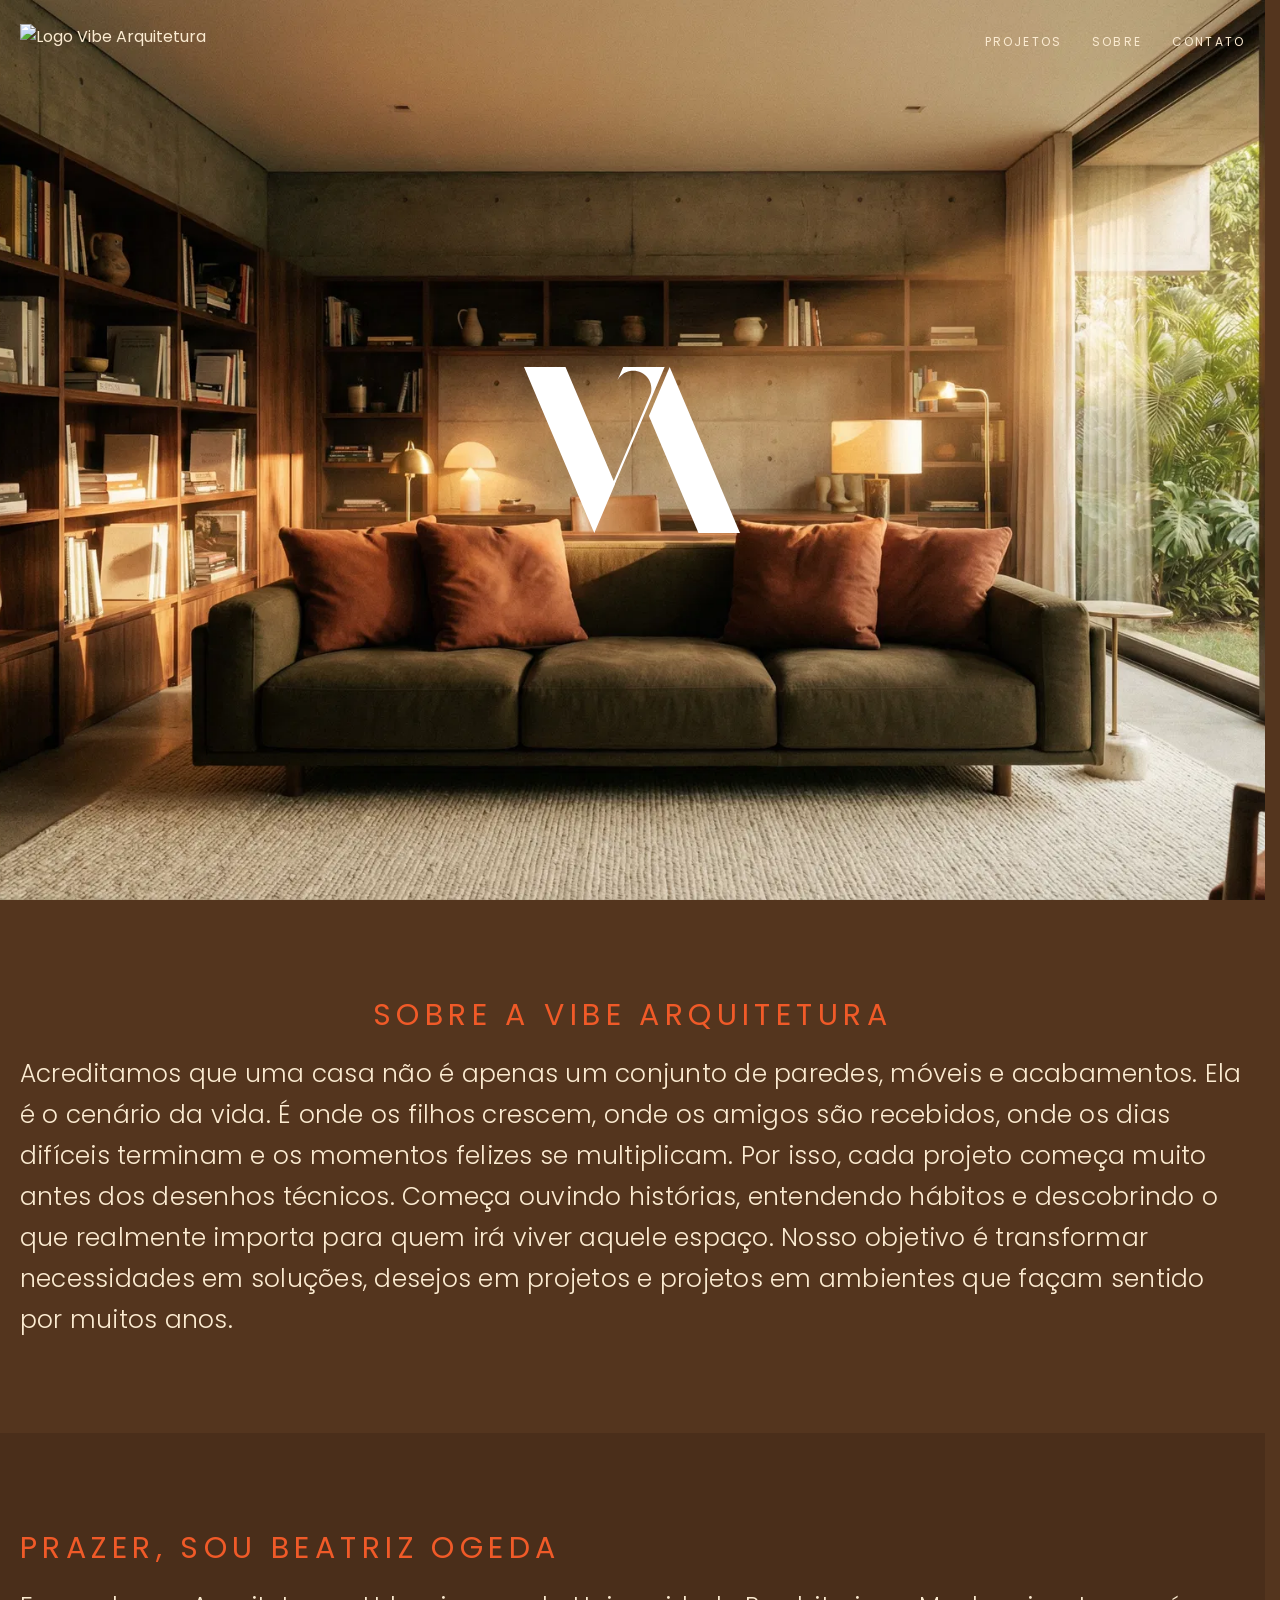
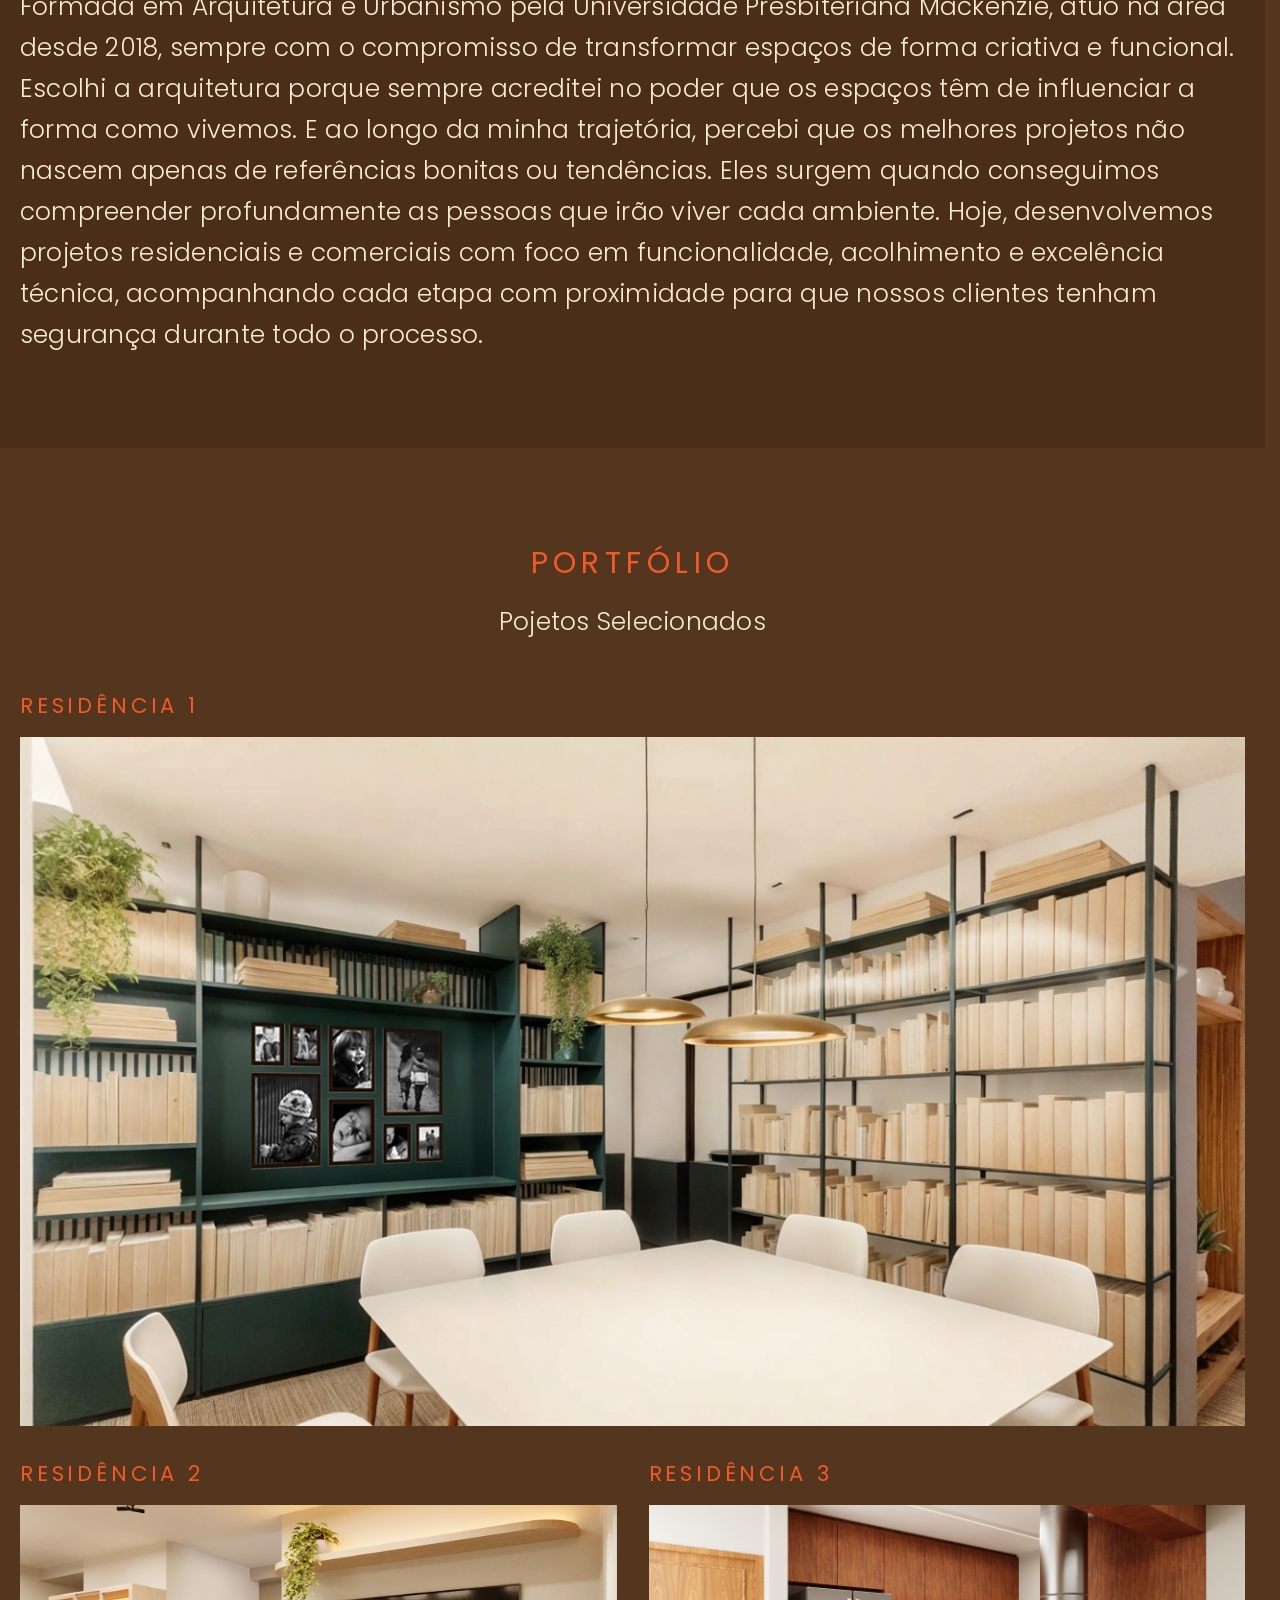
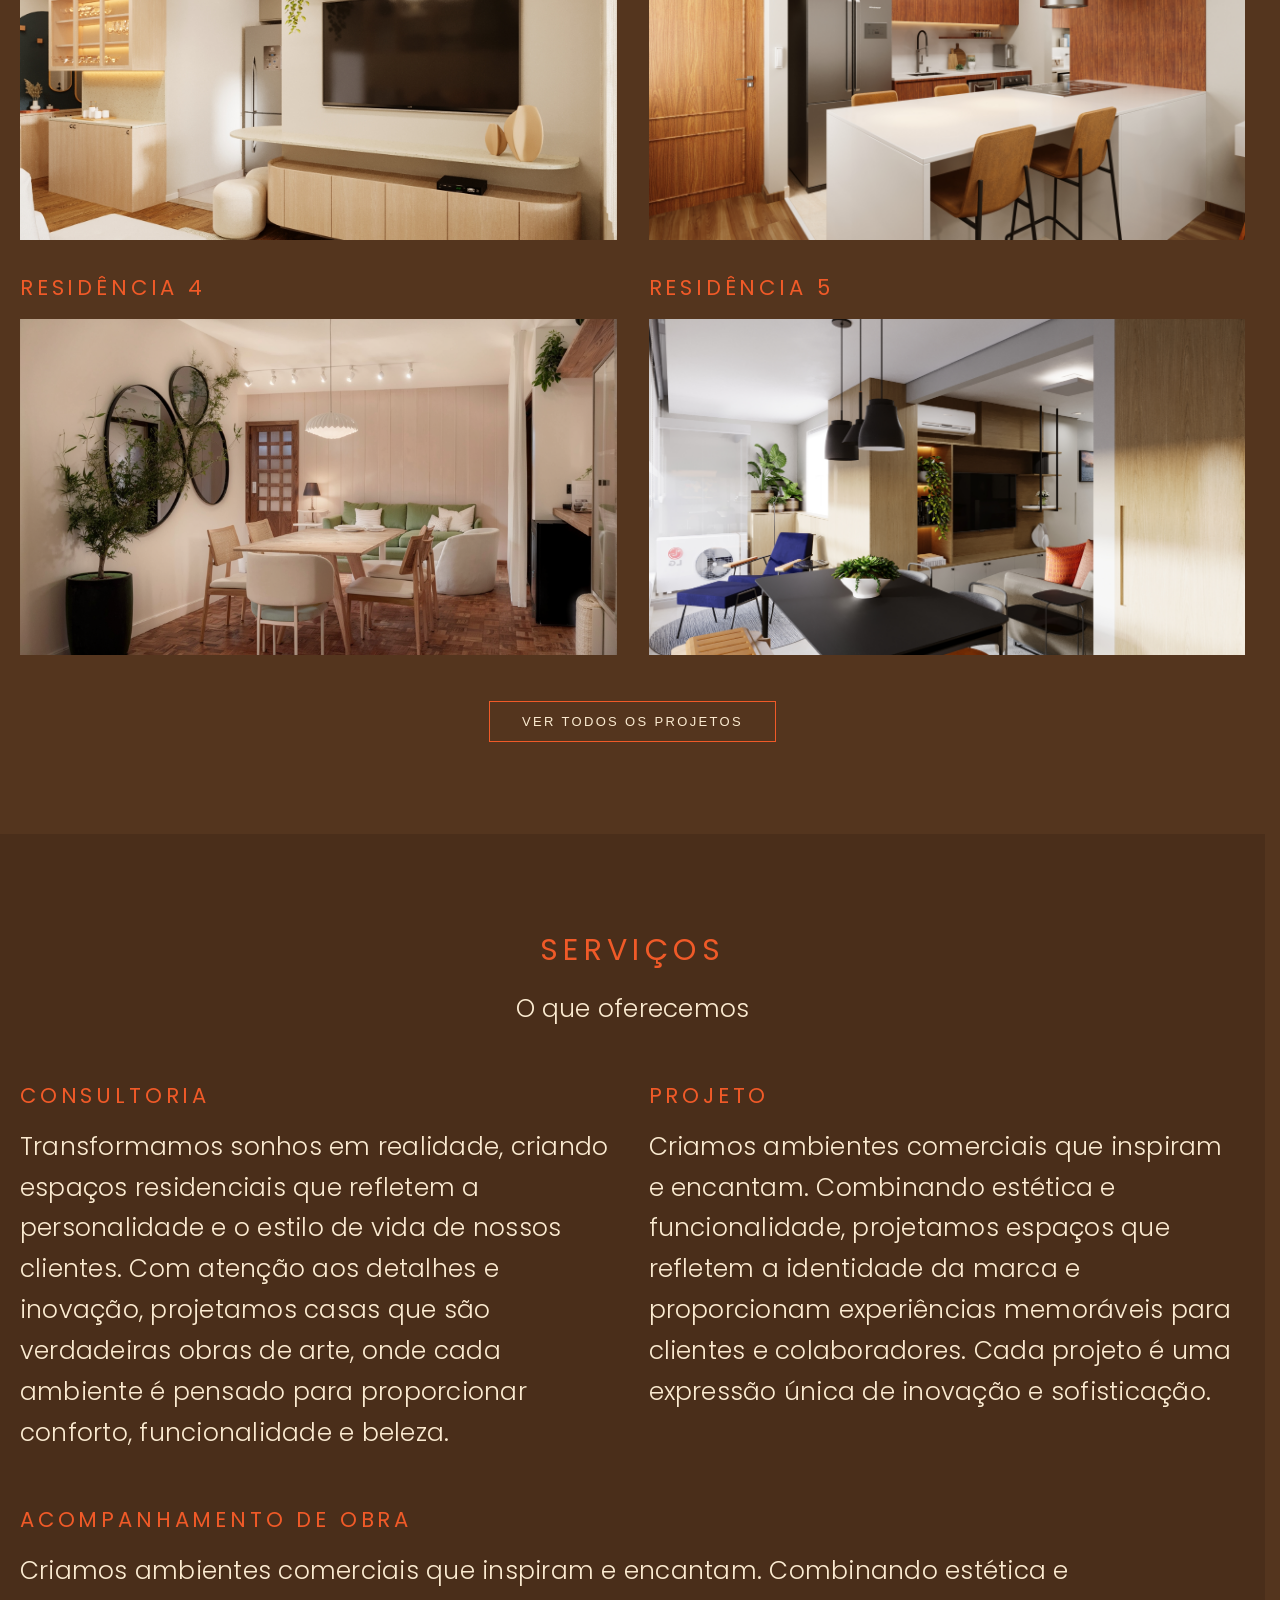
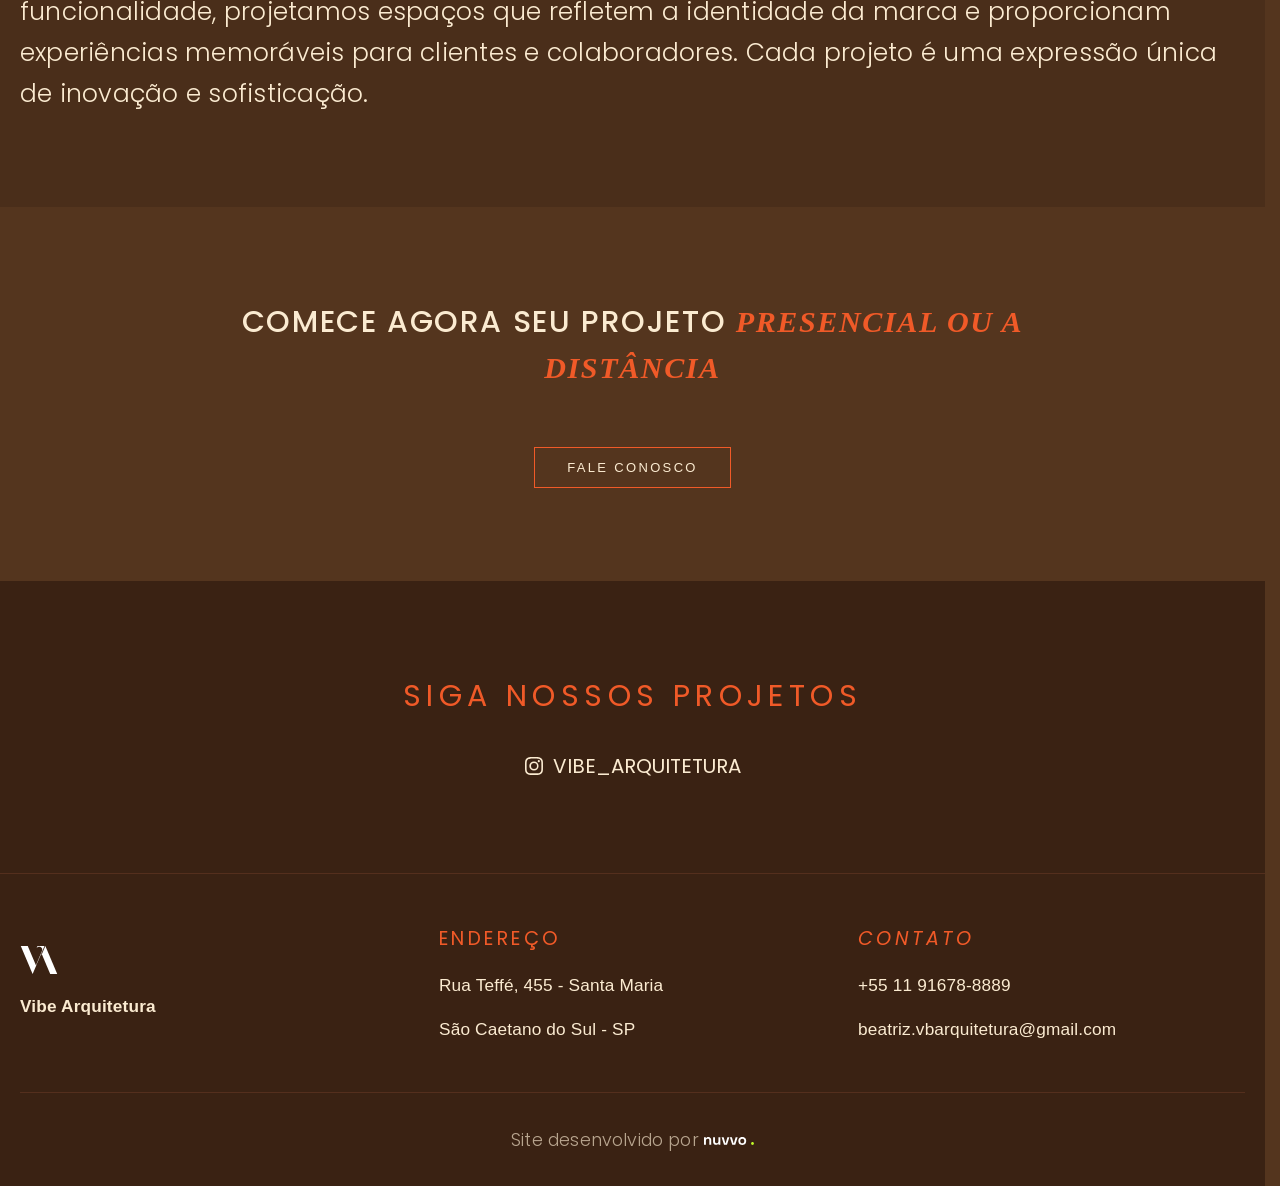
==== index.html @ 433165a9 "changed font and organized a few content blocks." ====
<!DOCTYPE html>
<html lang="pt-br">
<head>
    <meta charset="UTF-8">
    <meta name="viewport" content="width=device-width, initial-scale=1.0">
    <link rel="stylesheet" href="styles.css?v=1.1">
    <script src="js/main.js" defer></script>

    <link rel="preconnect" href="https://fonts.googleapis.com">
    <link rel="preconnect" href="https://fonts.gstatic.com" crossorigin>
    <link href="https://fonts.googleapis.com/css2?family=Poppins:ital,wght@0,100;0,200;0,300;0,400;0,500;0,600;0,700;0,800;0,900;1,100;1,200;1,300;1,400;1,500;1,600;1,700;1,800;1,900&display=swap" rel="stylesheet">
    
    <link rel="icon" type="image/svg" href="images/VIBE-LOGO-WHITE.svg">
    <title>Vibe Arquitetura</title>
</head>
<body>
        <header>
            <div class="container">
                <div id="logo">
                    <a href="#"><img src="../Vibe-Arquitetura/images/VIBE-LOGO-WHITE.svg" alt="Logo Vibe Arquitetura"></a>
                </div>
                <nav id="nav-menu">
                    <ul>
                        <li><a href="projects.html">PROJETOS</a></li>
                        <li><a href="#about">SOBRE</a></li>
                        <li><a href="#contact">CONTATO</a></li>
                    </ul>
                </nav>
                <div id="burger" class="burger-menu">
                    <span></span>
                    <span></span>
                    <span></span>
                </div>
            </div>
        </header>

            <!-- HERO -->
       
            <section class="hero">
                    <img class="cascade-item" src="images/VIBE-LOGO-WHITE.svg" alt="logo Vibe Arquitetura">
            </section>

            <!-- MAIN AND ABOUT -->

        <main>
            <section class="about" id="about">
                <div class="container">
                    <h1>Sobre a vibe arquitetura</h1>
                    <p>Acreditamos que uma casa não é apenas um conjunto de paredes, móveis e acabamentos. Ela é o cenário da vida. É onde os filhos crescem, onde os amigos são recebidos, onde os dias difíceis terminam e os momentos felizes se multiplicam.
                        Por isso, cada projeto começa muito antes dos desenhos técnicos. Começa ouvindo histórias, entendendo hábitos e descobrindo o que realmente importa para quem irá viver aquele espaço. Nosso objetivo é transformar necessidades em soluções, desejos em projetos e projetos em ambientes que façam sentido por muitos anos.</p>
                </div>
            </section>

            <!-- BEATRIZ OGEDA -->

            <section class="architect" id="">
                <div class="container">
                    <h2>PRAZER, SOU BEATRIZ OGEDA</h2>
                    <p>Formada em Arquitetura e Urbanismo pela Universidade Presbiteriana Mackenzie, atuo na área desde 2018, sempre com o compromisso de transformar espaços de forma criativa e funcional. 
                        Escolhi a arquitetura porque sempre acreditei no poder que os espaços têm de influenciar a forma como vivemos. E ao longo da minha trajetória, percebi que os melhores projetos não nascem apenas de referências bonitas ou tendências. Eles surgem quando conseguimos compreender profundamente as pessoas que irão viver cada ambiente.
                        Hoje, desenvolvemos projetos residenciais e comerciais com foco em funcionalidade, acolhimento e excelência técnica, acompanhando cada etapa com proximidade para que nossos clientes tenham segurança durante todo o processo.</p>
                </div>
                <div class="">
                    
                </div>
            </section>

            <!-- PROJECTS -->

            <section class="projects" id="projects">
                <div class="container">

                    <div class="title">
                            <h2>PORTFÓLIO</h2>
                            <p>Pojetos Selecionados</p>
                    </div>

                    <div class="projects-container">

                        <div class="projectcard projectcard-span">
                            <h3>Residência 1</h3>
                                
                                <div class="imgcontainer">
                                    <img src="images/projects/2.png" alt="">
                                </div>
                        </div>
                        <div class="projectcard">
                            <h3>Residência 2</h3>
                                
                                <div class="imgcontainer">
                                    <img src="images/projects/R17.jpg" alt="">
                                </div>
                        </div>
                        <div class="projectcard">
                            <h3>Residência 3</h3>
                                
                                <div class="imgcontainer">
                                    <img src="images/projects/project3.jpg" alt="">
                                </div>
                        </div>
                        <div class="projectcard">
                            <h3>Residência 4</h3>
                                
                                <div class="imgcontainer">
                                    <img src="images/projects/project4.png" alt="">
                                </div>
                        </div>
                        <div class="projectcard">
                            <h3>Residência 5</h3>
                                
                                <div class="imgcontainer">
                                    <img src="images/projects/project5.jpg" alt="">
                                </div>
                        </div>

                    </div>

                    <div class="more">
                        <button onclick="window.location.href='projects.html';">ver todos os projetos</button>
                    </div>
                </div>
            </section>

            <!-- SERVICES -->

            <section class="services">
                    <div class="container">

                        <div class="title">
                            <h2>Serviços</h2>
                            <p>O que oferecemos</p>
                        </div>

                        <div class="servicescontainer">

                            <div class="servicecard">
                                <h3>Consultoria</h3>
                                <p>Transformamos sonhos em realidade, criando espaços residenciais que refletem a personalidade e o estilo de vida de nossos clientes. Com atenção aos detalhes e inovação, projetamos casas que são verdadeiras obras de arte, onde cada ambiente é pensado para proporcionar conforto, funcionalidade e beleza.</p>
                            </div>
                            <div class="servicecard">
                                <h3>Projeto</h3>
                                <p>Criamos ambientes comerciais que inspiram e encantam. Combinando estética e funcionalidade, projetamos espaços que refletem a identidade da marca e proporcionam experiências memoráveis para clientes e colaboradores. Cada projeto é uma expressão única de inovação e sofisticação.</p>
                            </div>
                            <div class="servicecard servicecar-span">
                                <h3>Acompanhamento de Obra</h3>
                                <p>Criamos ambientes comerciais que inspiram e encantam. Combinando estética e funcionalidade, projetamos espaços que refletem a identidade da marca e proporcionam experiências memoráveis para clientes e colaboradores. Cada projeto é uma expressão única de inovação e sofisticação.</p>
                            </div>
                            
                        </div>
    
                    </div>
            </section>

            <!-- CONTACT US -->

            <section class="contactus">
                <div class="container">
                    <h2>Comece agora seu projeto <em id="em">presencial ou a distância</em></h2>
                    <button onclick="window.location.href='mailto:beatriz.vbarquitetura@gmail.com';" target="_blank" rel="noopener noreferrer">fale conosco</button>
                </div>
            </section>

            <!-- LINK TO INSTAGRAM -->

            <section class="social">
                <div class="container">
                    <div class="title">
                        <h2>siga nossos projetos</h2>
                    </div>
                    <div class="link">
                        <a href="https://www.instagram.com/vibe_arquitetura/" target="_blank" rel="noopener noreferrer">
                            <svg xmlns="http://www.w3.org/2000/svg" width="16" height="16" fill="currentColor" class="bi bi-instagram" viewBox="0 0 16 16">
                                <path d="M8 0C5.829 0 5.556.01 4.703.048 3.85.088 3.269.222 2.76.42a3.9 3.9 0 0 0-1.417.923A3.9 3.9 0 0 0 .42 2.76C.222 3.268.087 3.85.048 4.7.01 5.555 0 5.827 0 8.001c0 2.172.01 2.444.048 3.297.04.852.174 1.433.372 1.942.205.526.478.972.923 1.417.444.445.89.719 1.416.923.51.198 1.09.333 1.942.372C5.555 15.99 5.827 16 8 16s2.444-.01 3.298-.048c.851-.04 1.434-.174 1.943-.372a3.9 3.9 0 0 0 1.416-.923c.445-.445.718-.891.923-1.417.197-.509.332-1.09.372-1.942C15.99 10.445 16 10.173 16 8s-.01-2.445-.048-3.299c-.04-.851-.175-1.433-.372-1.941a3.9 3.9 0 0 0-.923-1.417A3.9 3.9 0 0 0 13.24.42c-.51-.198-1.092-.333-1.943-.372C10.443.01 10.172 0 7.998 0zm-.717 1.442h.718c2.136 0 2.389.007 3.232.046.78.035 1.204.166 1.486.275.373.145.64.319.92.599s.453.546.598.92c.11.281.24.705.275 1.485.039.843.047 1.096.047 3.231s-.008 2.389-.047 3.232c-.035.78-.166 1.203-.275 1.485a2.5 2.5 0 0 1-.599.919c-.28.28-.546.453-.92.598-.28.11-.704.24-1.485.276-.843.038-1.096.047-3.232.047s-2.39-.009-3.233-.047c-.78-.036-1.203-.166-1.485-.276a2.5 2.5 0 0 1-.92-.598 2.5 2.5 0 0 1-.6-.92c-.109-.281-.24-.705-.275-1.485-.038-.843-.046-1.096-.046-3.233s.008-2.388.046-3.231c.036-.78.166-1.204.276-1.486.145-.373.319-.64.599-.92s.546-.453.92-.598c.282-.11.705-.24 1.485-.276.738-.034 1.024-.044 2.515-.045zm4.988 1.328a.96.96 0 1 0 0 1.92.96.96 0 0 0 0-1.92m-4.27 1.122a4.109 4.109 0 1 0 0 8.217 4.109 4.109 0 0 0 0-8.217m0 1.441a2.667 2.667 0 1 1 0 5.334 2.667 2.667 0 0 1 0-5.334"/>
                            </svg>vibe_arquitetura
                        </a>
                    </div>   
                </div>             
            </section>
        </main>
        
        <!-- FOOTER -->

        <footer>
            <div class="container">
                <div class="contact">
                    <div class="contactcard">                        
                        <img src="images/VIBE-LOGO-WHITE.svg" alt="logo Vibe Arquitetura">
                        <p id="font-weight">Vibe Arquitetura</p>
                    </div>
                    <div class="contactcard">
                        <adress>
                            <h2>Endereço</h2>
                            <p>Rua Teffé, 455 - Santa Maria</p><br>
                            <p>São Caetano do Sul - SP</p>
                        </address>
                    </div>

                    <div class="contactcard" id="contact">
                        <address class="contactcard">
                            <h2>Contato</h2>
                            <p><a href="tel:+5511916788889">+55 11 91678-8889</a></p><br>
                            <p><a href="mailto:beatriz.vbarquitetura@gmail.com">beatriz.vbarquitetura@gmail.com</a></p>
                        </address>
                    </div>
                </div>
                <div class="copyright">
                    <p>Site desenvolvido por </p>
                    <a href="https://www.thenuvvo.com/" target="_blank" rel="noopener">
                        <img src="images/nuvvologo.svg" alt="nuvvo logo" class="nuvvo">
                    </a>
                </div>

            </div>
        </footer>
</body>
</html>
---- styles.css ----
/* *{
    box-sizing: border-box;
    outline: 3px solid limegreen !important;
} */

:root {
    --background-color-darkbrown: rgb(58, 34, 19);
    --background-color-lightbrown: rgb(84, 53, 30);
    --background-color-mediumbrown: rgb(74, 46, 26);
    --contact-gap: clamp(10px, 2vw, 32px);
}

*, *::after, *::before{
    box-sizing: border-box;
}

html{
    margin: 0;
    padding: 0;
    scroll-behavior: smooth;
    scrollbar-gutter: stable;
}
body{
    margin: 0;
    padding: 0;
    width: 100%;
    font-family: "Poppins", sans-serif;
    font-weight: 400;
    background-color: rgb(84, 53, 30);
    overflow-x: hidden;
}
section{
    display: flex;
    justify-content: center;
    align-items: center;
    width: 100%;
}
button{
    display: flex;
    justify-content: center;
    align-items: center;
    padding: clamp(8px, 2vw, 12px) clamp(20px, 4vw, 32px);
    background-color: transparent;
    border: 1px solid #F05A28;
    color: #FBEBD1;
    text-transform: uppercase;
    font-size: clamp(10px, 2vw, 13px);
    letter-spacing: .18em;
    font-weight: 400;
    cursor: pointer;
    transition: all 0.3s ease;
}
button:hover{
    background-color: #F05A28;
    color: #FBEBD1;
}
:where(h1, h2, h3, h4, h5, h6, p){
    margin: 0;
    padding: 0;
}
:where(h1, h2, h3, h4, h5, h6){
    color: #F05A28;
    text-transform: uppercase;
    letter-spacing: .18em;
    /* font-weight: 400; */
}
:where(h1, h2){
    font-size: clamp(1.375rem, 0.929rem + 1.19vw, 2rem);
    font-weight: 400;
    margin-bottom: 1rem;
}
h3{
    font-size: clamp(1.125rem, 0.946rem + 0.476vw, 1.375rem);
    font-weight: 400;
}
p{
    color: #FBEBD1;
    font-weight: 300;
    line-height: 1.65;
    letter-spacing: 0.01em;
    margin-bottom: 0;
    font-size: clamp(1.25rem, 0.982rem + 0.714vw, 1.625rem);
}
a{
    text-decoration: none;
    color: #FBEBD1;
}
.container{
    display: grid;
    max-width: 1440px;
    width: 100%;
    padding: clamp(3.125rem, 1.795rem + 4.95vw, 6.25rem) 0;
    margin: 0 20px;
}
.cascade-item {
  opacity: 0;
  will-change: transform, opacity;
  backface-visibility: hidden;
  -webkit-backface-visibility: hidden;
}

/* Mobile Settings */
@keyframes fadeUpMobile {
  from { opacity: 0; transform: translate3d(0, 20px, 0); }
  to { opacity: 1; transform: translate3d(0, 0, 0); }
}
.cascade-item.is-visible {
  animation: fadeUpMobile 0.8s calc(0.2s + (var(--i) * 0.08s)) forwards;
}

/* Desktop Settings (768px+) */
@media (min-width: 768px) {
  @keyframes fadeUpDesktop {
    from { opacity: 0; transform: translateY(30px); }
    to { opacity: 1; transform: translateY(0); }
  }
  .cascade-item.is-visible {
    animation: fadeUpDesktop 0.9s calc(0.35s + (var(--i) * 0.10s)) forwards;
  }
}

/* Header */

header{
    display: flex;
    justify-content: center;
    align-items: center;
    width: 100%;
    height: 84px;
    position: sticky;
    top: 0;
    z-index: 1000;
    margin-bottom: -84px;
}
header .container{
    padding: 0;
    display: flex;
    justify-content: space-between;
    align-items: center;
}
#logo{
    display: flex;
    justify-content: center;
    align-items: center;
    flex-shrink: 0;
}
#logo img{
    height: clamp(24px, 4vw, 36px);
    width: auto;
    padding: 0;
}
#logo a{
    display: flex;
    justify-content: center;
    align-items: center;
}
nav#nav-menu {
    display: flex;
    align-items: center;
    gap: clamp(20px, 3vw, 50px);
    font-size: clamp(10px, 2vw, 12px);
    letter-spacing: .18em;
}
ul {
    display: flex;
    align-items: center;
    gap: clamp(15px, 3vw, 30px);
    list-style: none;
    padding: 0;
    margin: 0;
}
nav#nav-menu a {
    position: relative;
    transition: color 0.3s ease;
    white-space: nowrap;
}
nav#nav-menu a::after {
    content: "";
    position: absolute;
    left: 0;
    bottom: -4px;
    width: 0;
    height: 1px;
    background-color: #F05A28;
    transition: width 0.3s ease;
}
nav#nav-menu a:hover {
    color: #F05A28;
}
nav#nav-menu a:hover::after {
    width: 100%;
}

/* Mobile menu toggle */
#burger {
    display: none;
    flex-direction: column;
    justify-content: center;
    align-items: center;
    cursor: pointer;
    gap: 6px;
    background: none;
    border: none;
    padding: 8px;
    z-index: 1001;
}

#burger span {
    display: block;
    width: 25px;
    height: 2.5px;
    background-color: #FBEBD1;
    transition: all 0.3s ease;
    transform-origin: center;
}

#burger.active span:nth-child(1) {
    transform: translateY(10.5px) rotate(45deg);
}

#burger.active span:nth-child(2) {
    opacity: 0;
}

#burger.active span:nth-child(3) {
    transform: translateY(-10.5px) rotate(-45deg);
}

@media (max-width: 768px) {
    #burger {
        display: flex;
    }
    
    header.menu-open {
        background-color: rgb(58, 34, 19) !important;
        backdrop-filter: none;
    }
    
    nav#nav-menu {
        position: fixed;
        top: 84px;
        right: -100%;
        flex-direction: column;
        background-color: rgb(58, 34, 19);
        width: 100%;
        text-align: center;
        transition: right 0.3s ease;
        gap: 0;
        border-bottom: 1px solid rgba(240, 90, 40, 0.2);
        z-index: 999;
        display: none;
    }
    
    nav#nav-menu.active {
        right: 0;
        display: flex;
    }
    
    ul {
        flex-direction: column;
        width: 100%;
        gap: 0;
        padding: 0;
    }
    
    ul li {
        width: 100%;
        border-bottom: 1px solid rgba(240, 90, 40, 0.1);
    }
    
    ul li:last-child {
        border-bottom: none;
    }
    
    ul li a {
        display: block;
        padding: 16px 0;
        font-size: 14px;
    }
}

/* Hero */

.hero{
    height: 100vh;
    min-height: 400px;
    background-image: url(images/hero_interior-nVXbpgtLoFuGutAQoKcGFK.webp);
    background-size: cover;
    background-position: center;
}
.hero .container{
    display: flex;
    justify-content: center;
    align-items: center;
}
.hero img{
    height: clamp(80px, 15vw, 166px);
    width: auto;
}

/* About */

.about{
    background-color: #54351e;
}
.about .container{
    text-align: center;
}
.about p{
    text-align: left; 
}
.divider{
    display: flex;
    justify-content: center;
    width: 100%;
    margin-top: clamp(20px, 5vw, 40px);
}
.line{
    display: block;
    width: 40px;
    height: 2px;
    background-color: #F05A28;
}

/* Beatriz Ogeda */

.architect{
    background-color: var(--background-color-mediumbrown);
}

/* Projects */

/* main */
.projects .container{
    gap: clamp(2rem, 1.196rem + 2.143vw, 3.125rem);
}
.projects-container{
    display: grid;
    gap: 2rem;
}
.projectcard{
    display: flex;
    flex-direction: column;
    width: 100%;
}
.projectcard h3{
    margin-bottom: 1rem;
}
.imgcontainer{
    display: flex;
    justify-content: center;
    align-items: center;
    width: 100%;
    aspect-ratio: 16/9;
    overflow: hidden;
}
.imgcontainer img{
    object-fit: cover;
    width: 100%;
    height: 100%;
}
.more{
    display: flex;
    justify-content: center;
}


/* Tablet: 2 columns adjusted */
@media (max-width: 1024px) {
    
}


@media (min-width: 768px) {
    .projects-container{
        grid-template-columns: 1fr 1fr;
    }
    .projectcard-span{
        grid-column: span 2;
    }
}

/* Services */

.services{
    background-color: rgb(74, 46, 26);
}
.services .container{
    gap: 3.125rem;
}
.servicescontainer{
    display: grid;
    gap: 2rem;
}
.servicecard h3{
    margin-bottom: 1rem;
}
.services .divider{
    display: flex;
    justify-content: center;
    width: 100%;
    margin: clamp(20px, 5vw, 40px) 0;
}
.services .line{
    display: block;
    width: 100px;
    height: 2px;
    background-color: #F05A28;
}

@media (min-width: 768px) {
    .servicescontainer {
        grid-template-columns: 1fr 1fr;
        gap: 3.125rem 2rem;
    }
    .servicecar-span{
        grid-column: span 2;
    }
}


/* Contact Us */

.contactus .container{
    display: flex;
    flex-direction: column;
    justify-content: center;
    align-items: center;
    max-width: 800px;
    width: 100%;
    text-align: center;
}
.contactus button{
    margin-top: clamp(20px, 5vw, 40px);
}
.contactus h2{
    color: #FBEBD1;
    font-weight: 500;
    letter-spacing: 0.1rem;
}
.contactus #em{
    color: #F05A28;
    font-family: "Cormorant Garamond", serif;
    font-weight: 800;
}


/* Social */

.social{
    background-color: rgb(58, 34, 19);
}
.social .container{
    gap: 1rem;
}
.title{
    text-align: center;
}
.link a{
    display: flex;
    justify-content: center;
    align-items: center;
    gap: 10px;
    text-decoration: none;
    text-transform: uppercase;
    color: #FBEBD1;
    position: relative;
    transition: color 0.3s ease;
    font-size: clamp(16px, 2vw, 20px);
}
.link a::after{
    content: "";
    position: absolute;
    left: 0;
    bottom: -4px;
    width: 0;
    height: 1px;
    background-color: #F05A28;
    transition: width 0.3s ease;
}
.link a:hover{
    color: #F05A28;
}
.link svg{
    height: clamp(16px, 2vw, 18px);
    width: auto;
}
/* Footer */

footer{
    display: flex;
    justify-content: center;
    background-color: rgb(58, 34, 19);
    border-top: 1px solid rgba(201, 104, 72, 0.18);
    width: 100%;
}
footer .container{
    gap: 3.125rem;
    padding: 3.125rem 0 2rem 0;
}
.contact{
    display: grid;
    gap: 2rem;
    /* width: 100%; */
}
.contactcard{
    display: flex;
    flex-direction: column;
    justify-content: center;
    font-size: 12px;
}
.contactcard img{
    height: clamp(20px, 4vw, 28px);
    width: clamp(30px, 4vw, 38px);
    margin: 0 0 clamp(12px, 3vw, 20px) 0;
}
#font-weight{
    font-weight: 700;
}
.contactcard h2{
    font-size: clamp(1rem, 0.821rem + 0.476vw, 1.25rem);
    margin-top: 0;
    margin-bottom: clamp(12px, 3vw, 20px);
    text-transform: uppercase;
    letter-spacing: .18em;
    /* font-weight: 600; */
}
.contactcard p{
    font-family: dm sans, google sans, sans-serif;
    font-size: clamp(0.875rem, 0.696rem + 0.476vw, 1.125rem);
    margin: 0;
    line-height: 1.5;
}
.contactcard a{
    font-style: normal;  
}

/* copyright */

.copyright{
    display: flex;
    justify-content: center;
    align-items: center;
    width: 100%;
    padding: 2rem 0 0 0;
    border-top: 1px solid rgba(201, 104, 72, 0.18);
    gap: 5px;
}
.copyright p{
    font-size: clamp(1rem, 0.911rem + 0.238vw, 1.125rem);
    margin: 0;
    opacity: 0.65;
    text-align: center;
}
.nuvvo{
    height: 8px;
    width: auto;
}

@media (min-width: 768px) {
    .contact {
        grid-template-columns: repeat(3, 1fr);
    }
}

/* PROJECTS PAGE */

.projectspage{
    display: flex;
    align-items: center;
    justify-content: center;
    padding: clamp(100px, 10vw, 150px) clamp(16px, 5vw, 48px);
    width: 100%;
}
.projectspage .container{
    display: flex;
    flex-direction: column;
    max-width: 1440px;
    width: 100%;
    padding: 0 48px;
}
@media (max-width: 768px) {
    .otherprojects {
        grid-template-columns: 1fr;
    }
    
    .imgcontainer {
        aspect-ratio: 4/3;
    }
    .projectspage .container {
        padding: 0;
    }
}
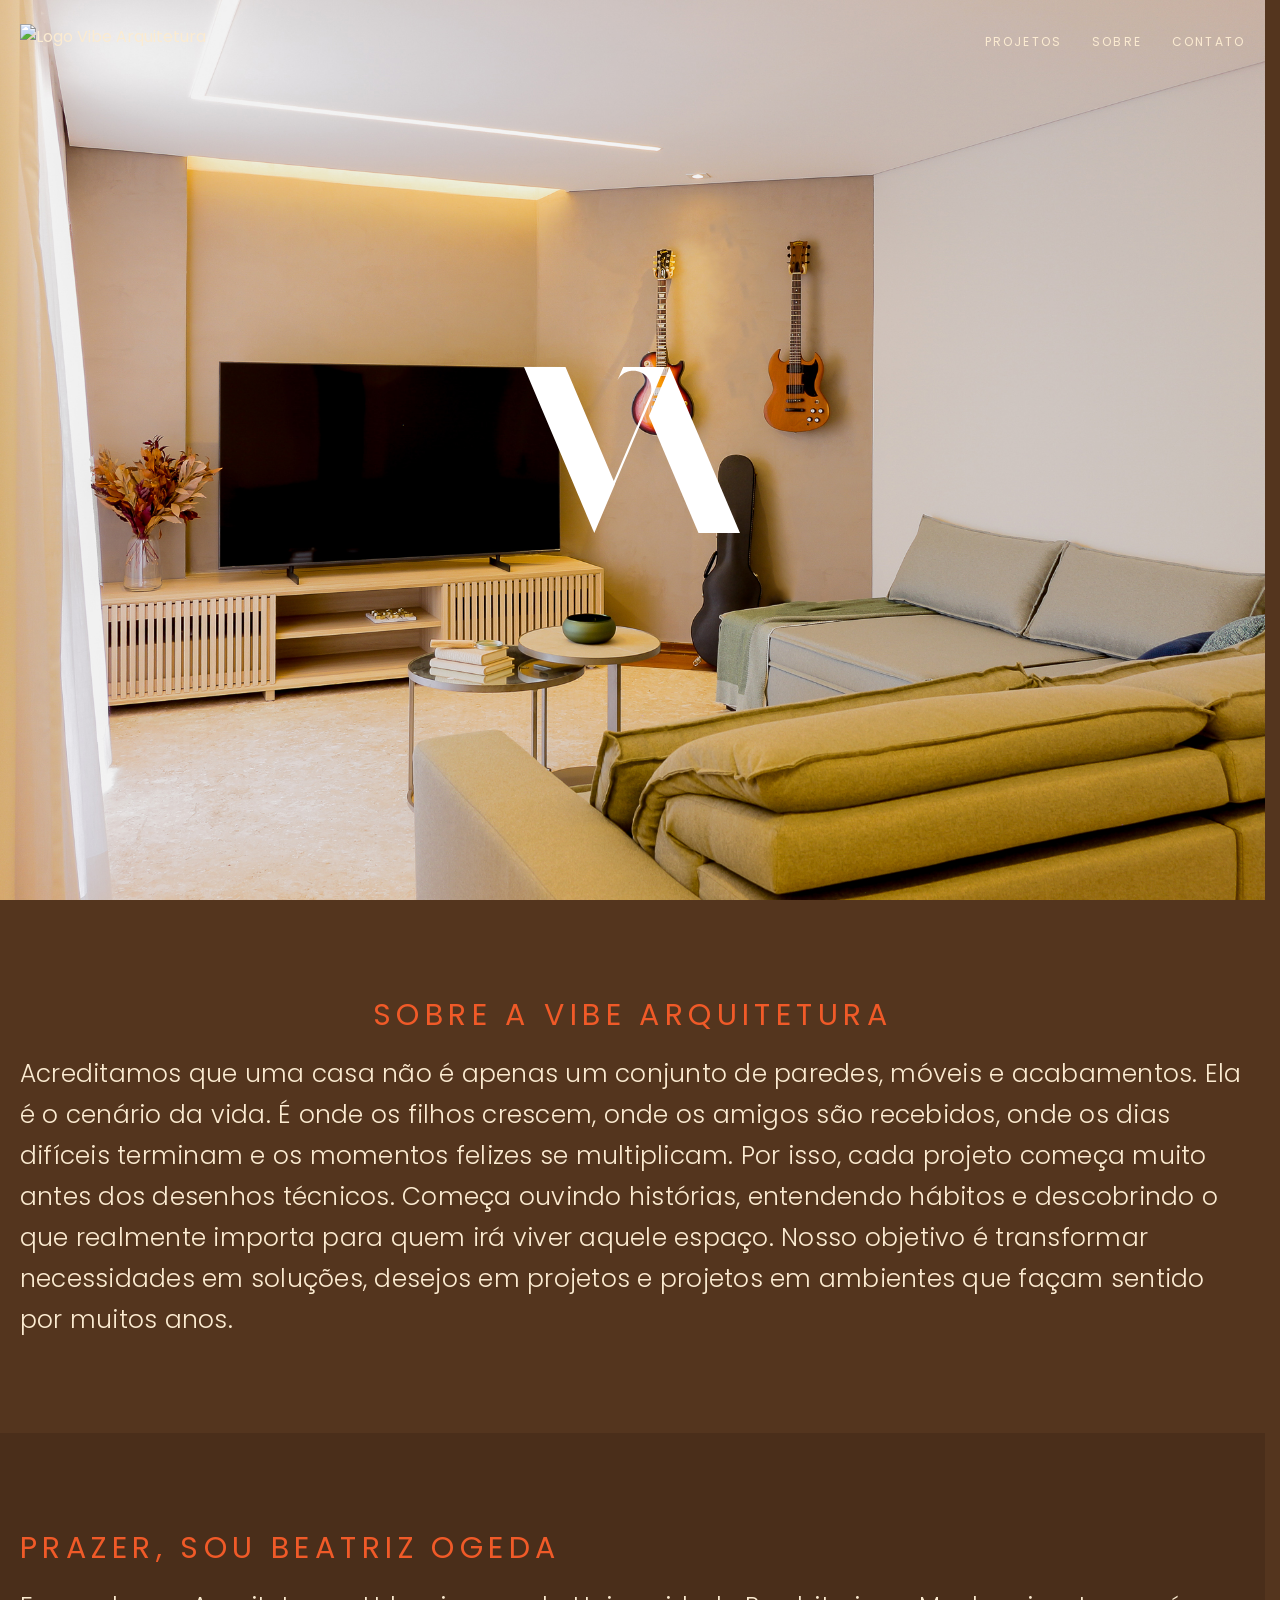
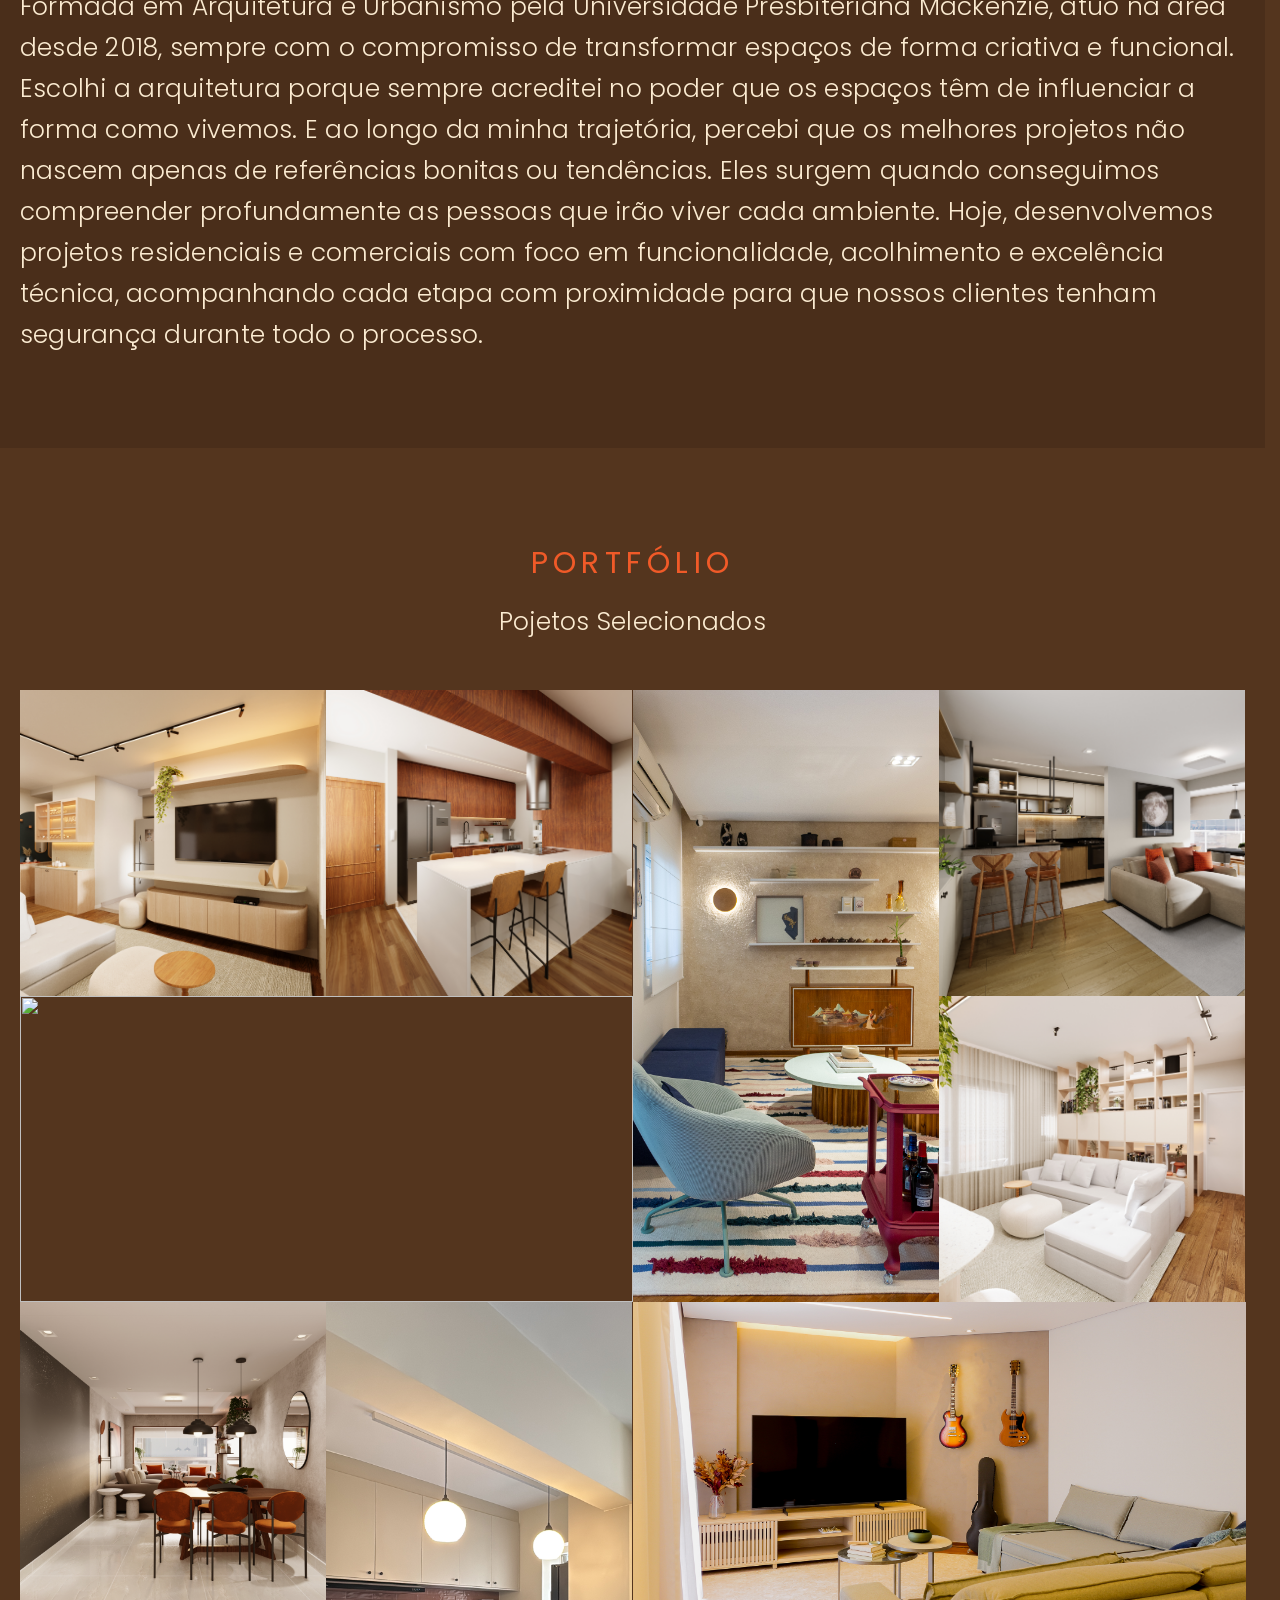
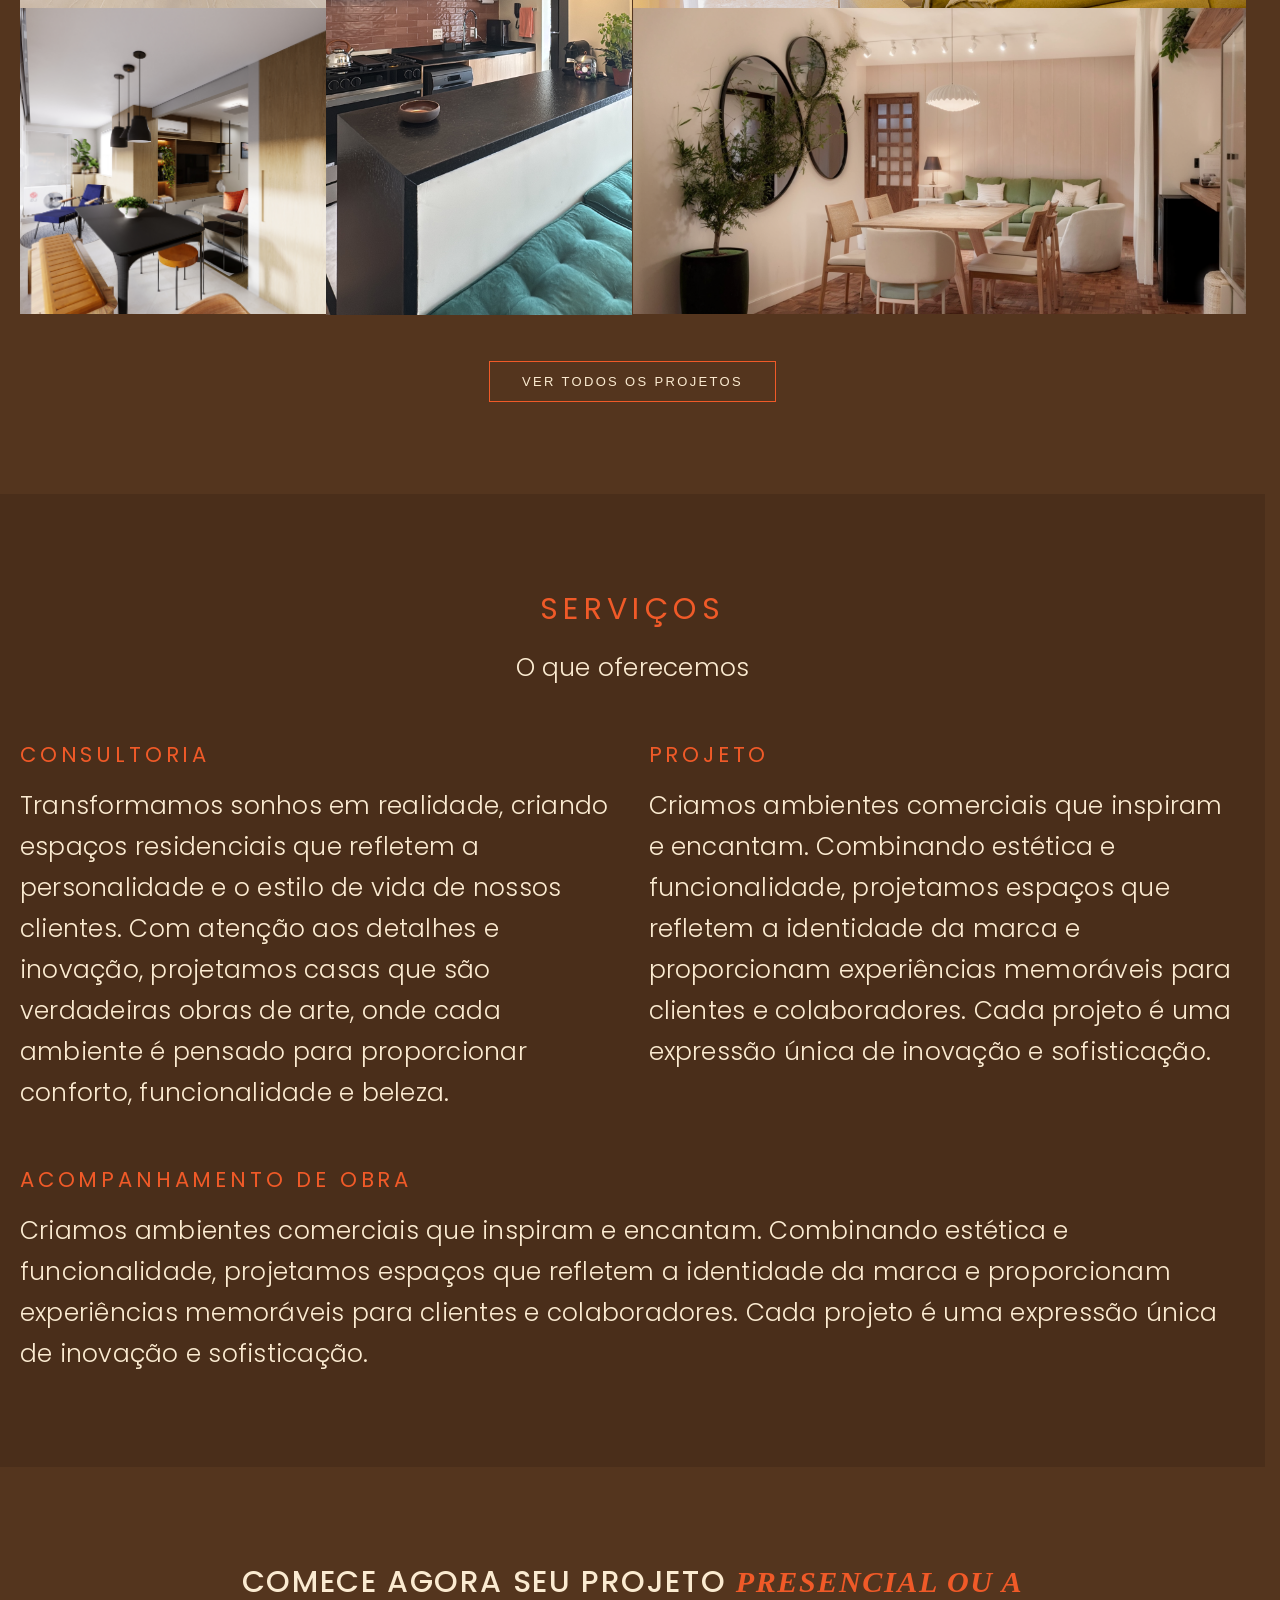
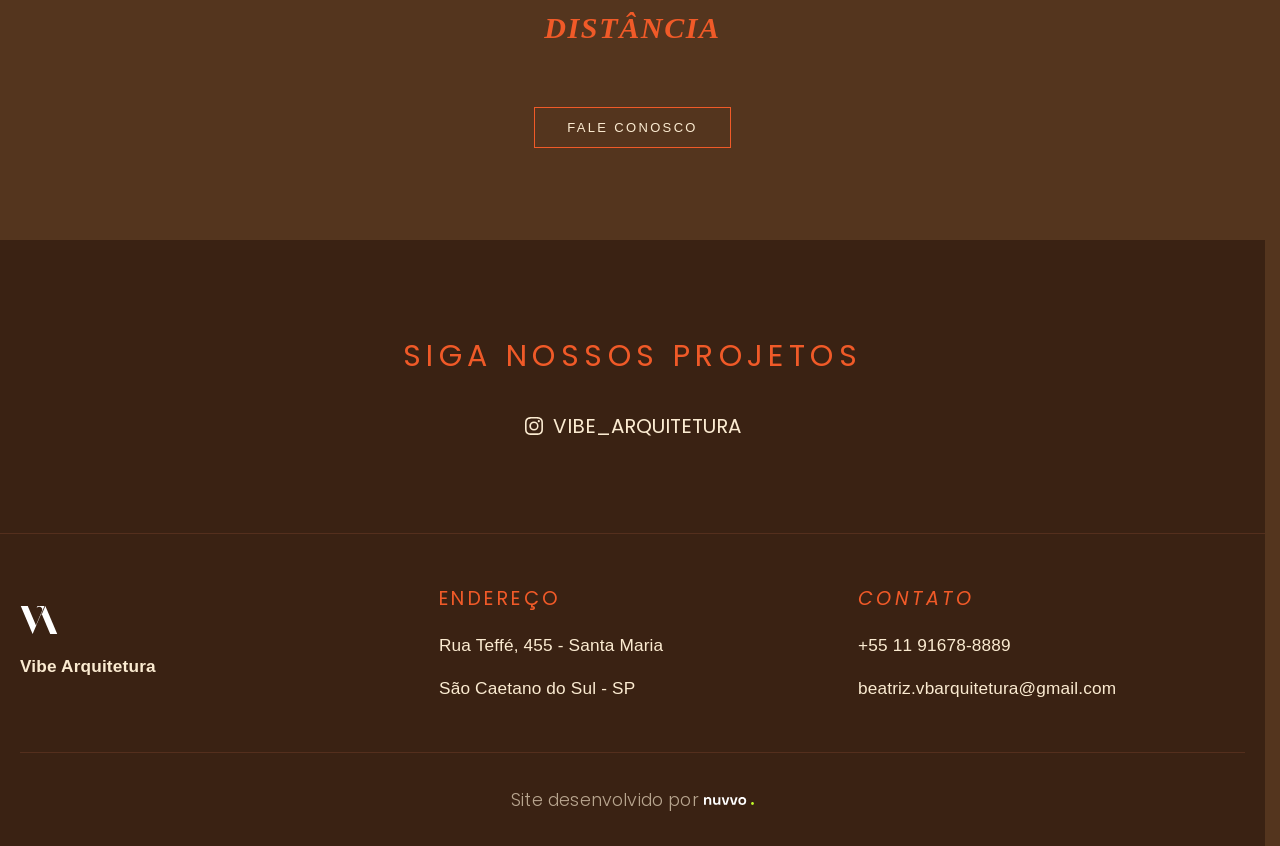
==== commit 2b022ba3: "redesign and photo grid for projects done." ====
--- a/index.html
+++ b/index.html
@@ -77,42 +77,61 @@
 
                     <div class="projects-container">
 
-                        <div class="projectcard projectcard-span">
-                            <h3>Residência 1</h3>
-                                
-                                <div class="imgcontainer">
-                                    <img src="images/projects/2.png" alt="">
-                                </div>
-                        </div>
-                        <div class="projectcard">
-                            <h3>Residência 2</h3>
-                                
-                                <div class="imgcontainer">
-                                    <img src="images/projects/R17.jpg" alt="">
-                                </div>
-                        </div>
-                        <div class="projectcard">
-                            <h3>Residência 3</h3>
-                                
-                                <div class="imgcontainer">
-                                    <img src="images/projects/project3.jpg" alt="">
-                                </div>
-                        </div>
-                        <div class="projectcard">
-                            <h3>Residência 4</h3>
-                                
-                                <div class="imgcontainer">
-                                    <img src="images/projects/project4.png" alt="">
-                                </div>
-                        </div>
-                        <div class="projectcard">
-                            <h3>Residência 5</h3>
-                                
-                                <div class="imgcontainer">
-                                    <img src="images/projects/project5.jpg" alt="">
-                                </div>
-                        </div>
-
+                        <!-- IMAGE 1 -->
+                        <div class="imgcontainer cascade-item">
+                            <img src="images/projects/R17.jpg" alt="">
+                        </div>
+
+                        <!-- IMAGE 2 -->
+                        <div class="imgcontainer cascade-item">
+                            <img src="images/projects/project3.jpg" alt="">
+                        </div>                       
+                        
+                        <!-- IMAGE 3 -->
+                        <div class="imgcontainer row-span cascade-item">
+                            <img src="images/projects/APTO-PR.jpg" alt="">
+                        </div>
+                                        
+                        <!-- IMAGE 4 -->
+                        <div class="imgcontainer cascade-item">
+                            <img src="images/projects/APTO-LT.jpg" alt="">
+                        </div>
+                                        
+                        <!-- IMAGE 5 -->
+                        <div class="imgcontainer col-span cascade-item">
+                            <img src="images/projects/APTO-EL.png" alt="">
+                        </div>
+                                        
+                        <!-- IMAGE 6 -->
+                        <div class="imgcontainer cascade-item">
+                            <img src="images/projects/APTO-AR.jpg" alt="">
+                        </div>
+                                        
+                        <!-- IMAGE 7 -->
+                        <div class="imgcontainer cascade-item">
+                            <img src="images/projects/APTO-BR.jpg" alt="">
+                        </div>
+                                        
+                        <!-- IMAGE 8 -->
+                        <div class="imgcontainer row-span cascade-item">
+                            <img src="images/projects/APTO-DC.jpg" alt="">
+                        </div>
+                                        
+                        <!-- IMAGE 9 -->
+                        <div class="imgcontainer col-span cascade-item">
+                            <img src="images/projects/APTO-MA.jpg" alt="">
+                        </div>
+                                        
+                        <!-- IMAGE 10 -->
+                        <div class="imgcontainer cascade-item">
+                            <img src="images/projects/project5.jpg" alt="">
+                        </div>
+                
+                        <!-- IMAGE 11 -->
+                        <div class="imgcontainer col-span cascade-item">
+                            <img src="images/projects/project4.png" alt="">
+                        </div>
+                    
                     </div>
 
                     <div class="more">
--- a/styles.css
+++ b/styles.css
@@ -284,7 +284,7 @@
 .hero{
     height: 100vh;
     min-height: 400px;
-    background-image: url(images/hero_interior-nVXbpgtLoFuGutAQoKcGFK.webp);
+    background-image: url(images/projects/APTO-MA.jpg);
     background-size: cover;
     background-position: center;
 }
@@ -333,31 +333,32 @@
 /* main */
 .projects .container{
     gap: clamp(2rem, 1.196rem + 2.143vw, 3.125rem);
+    width: 100%;
+    /* margin: 0; */
+    /* max-width: none; */
 }
 .projects-container{
     display: grid;
-    gap: 2rem;
-}
-.projectcard{
-    display: flex;
-    flex-direction: column;
-    width: 100%;
-}
-.projectcard h3{
-    margin-bottom: 1rem;
-}
+    /* gap: 2rem; */
+}
+/* .projectcard:nth-child(n+5){
+    display: none;
+} */
 .imgcontainer{
-    display: flex;
-    justify-content: center;
-    align-items: center;
-    width: 100%;
-    aspect-ratio: 16/9;
+    /* display: flex;
+    justify-content: center;
+    align-items: center; */
+    position: relative;
+    width: 100%;
     overflow: hidden;
+    line-height: 0;
+    border: 0;
 }
 .imgcontainer img{
     object-fit: cover;
     width: 100%;
     height: 100%;
+    display: block;
 }
 .more{
     display: flex;
@@ -373,10 +374,14 @@
 
 @media (min-width: 768px) {
     .projects-container{
-        grid-template-columns: 1fr 1fr;
-    }
-    .projectcard-span{
+        grid-template-columns: repeat(4, 1fr);
+        aspect-ratio: 4/4;
+    }
+    .col-span{
         grid-column: span 2;
+    }
+    .row-span{
+        grid-row: span 2;
     }
 }
 
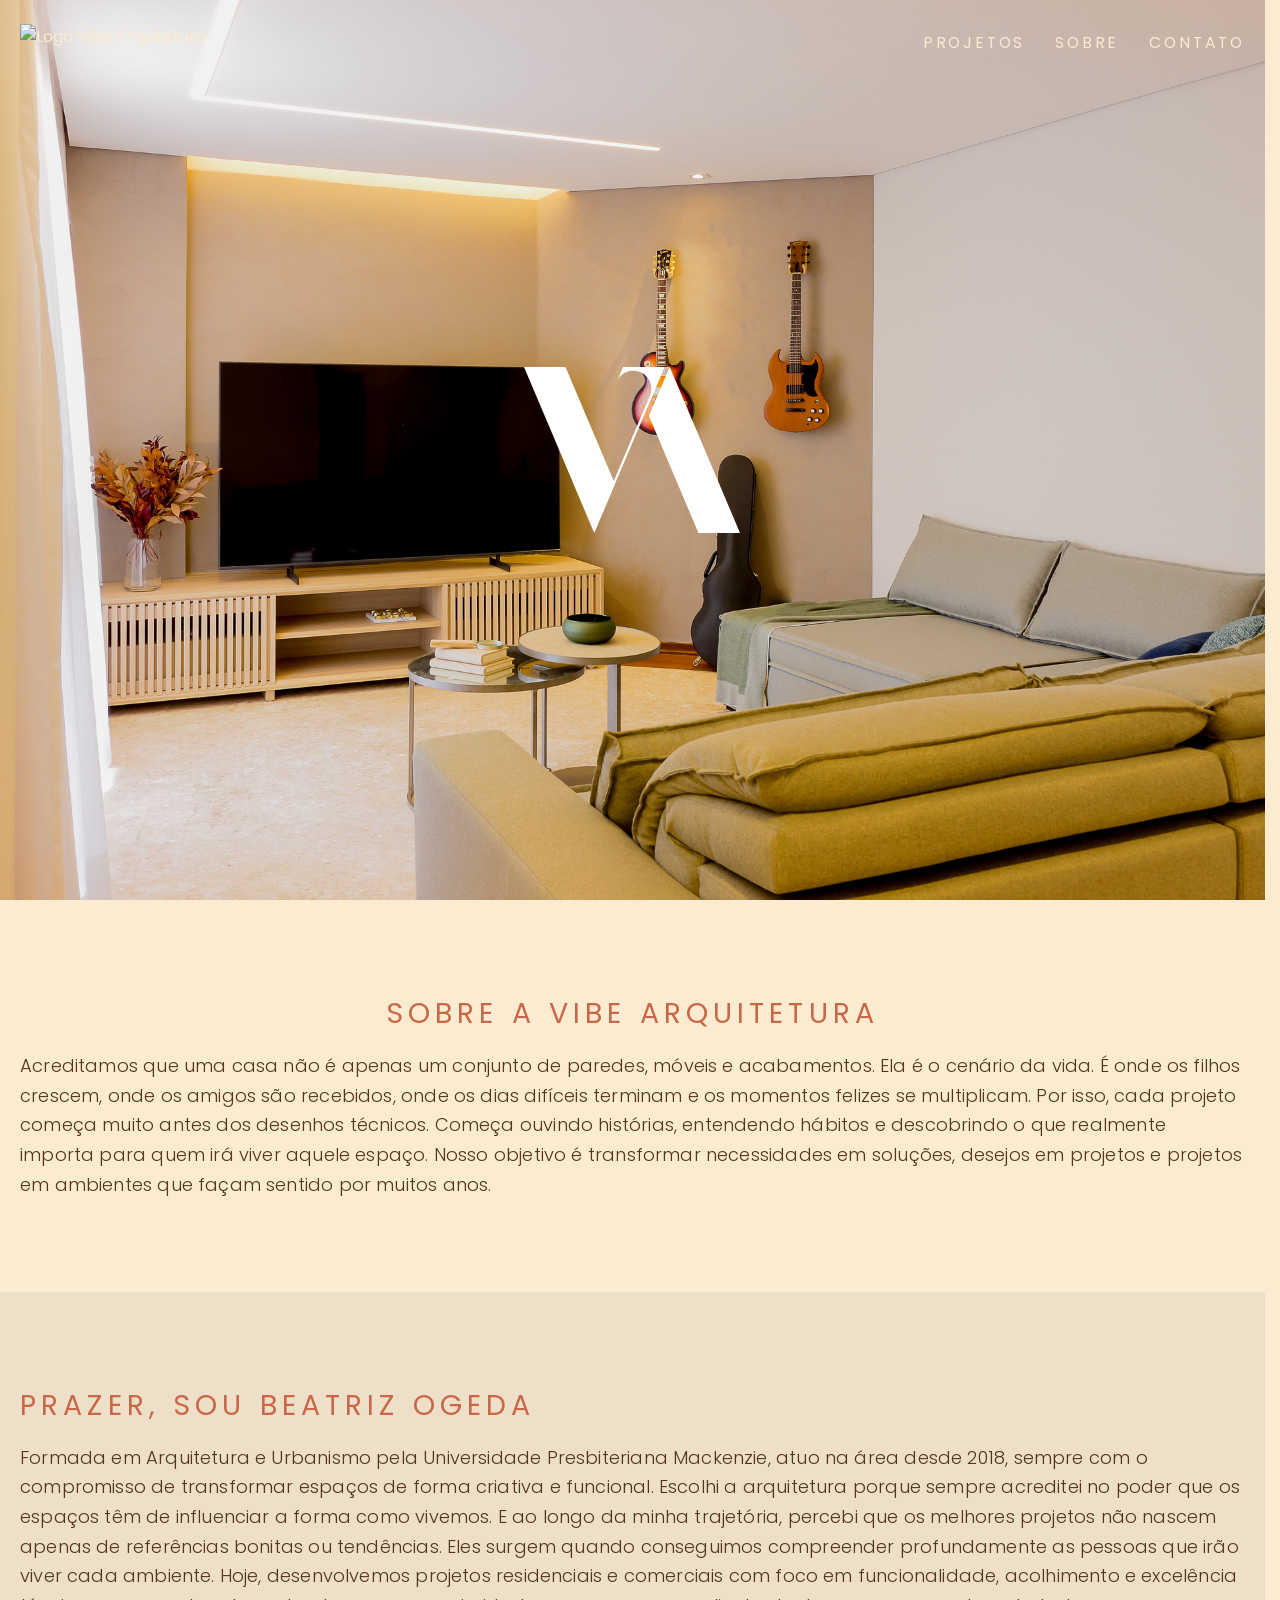
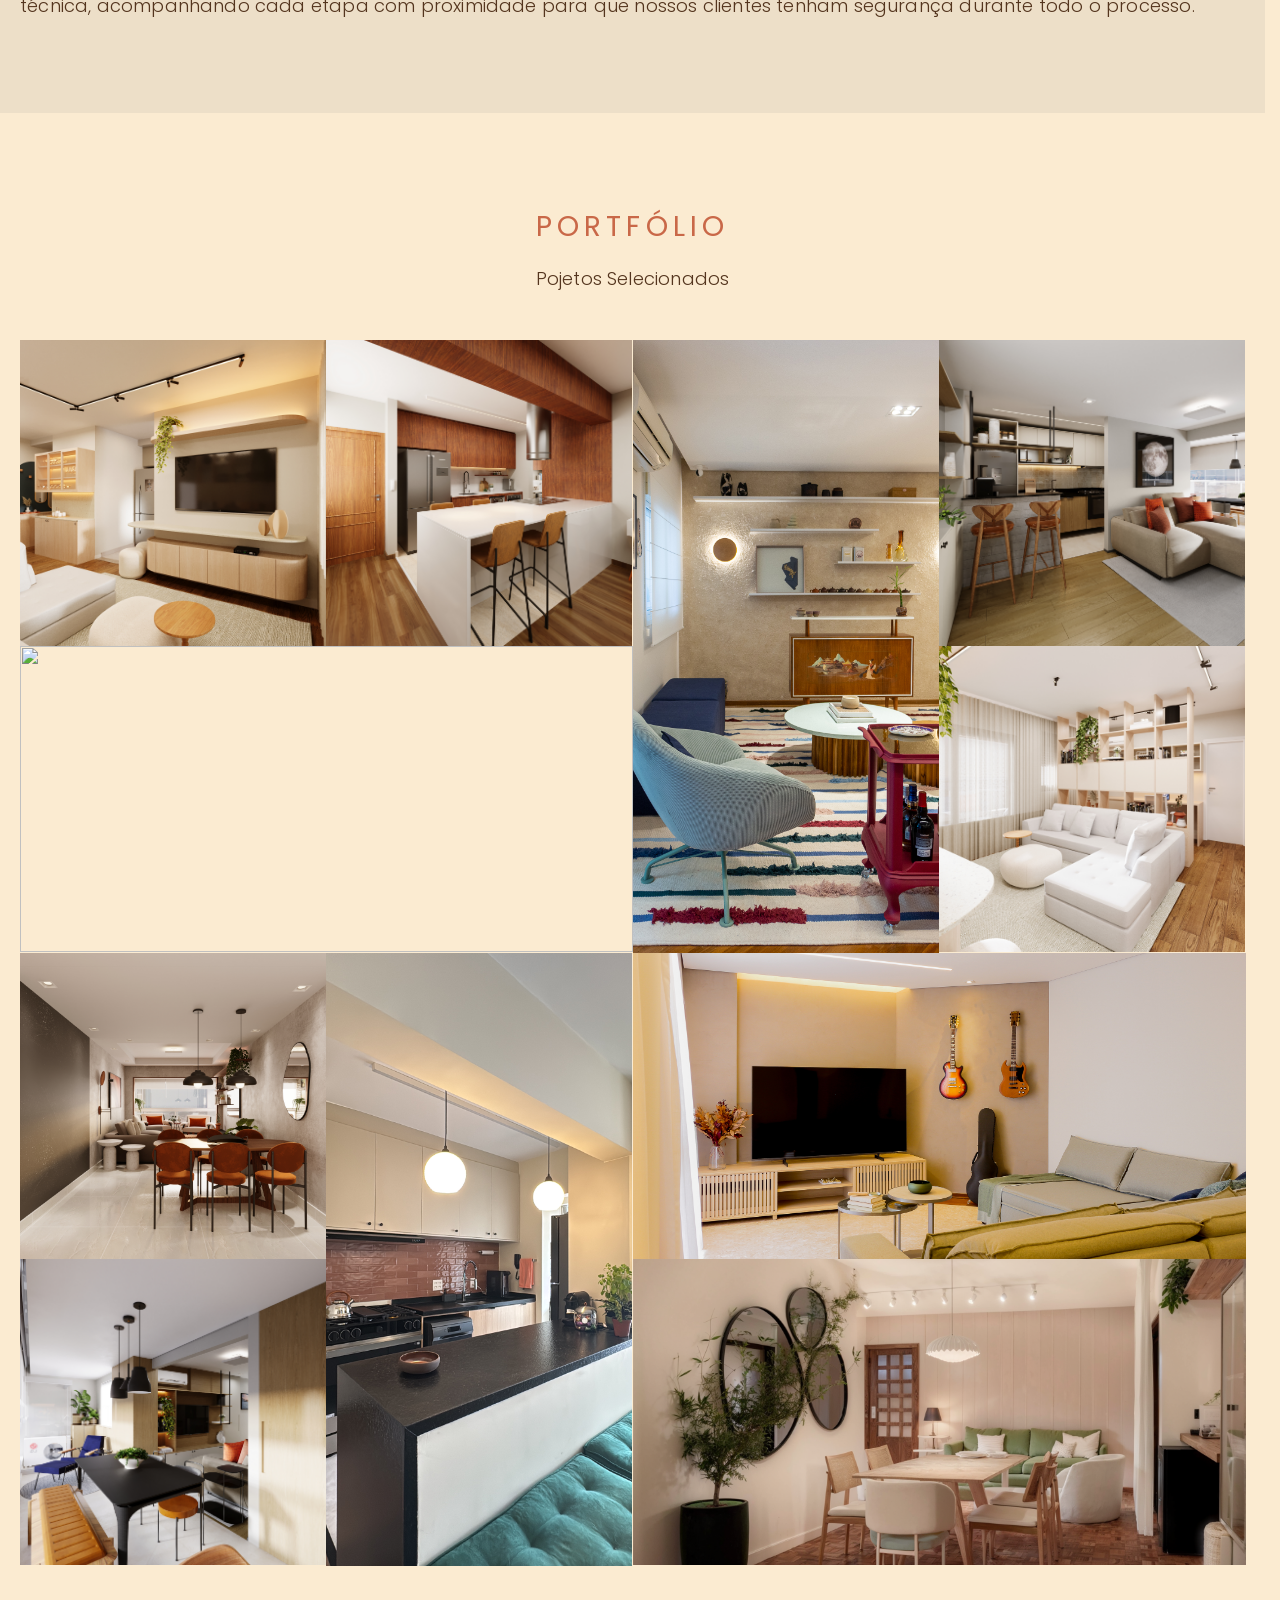
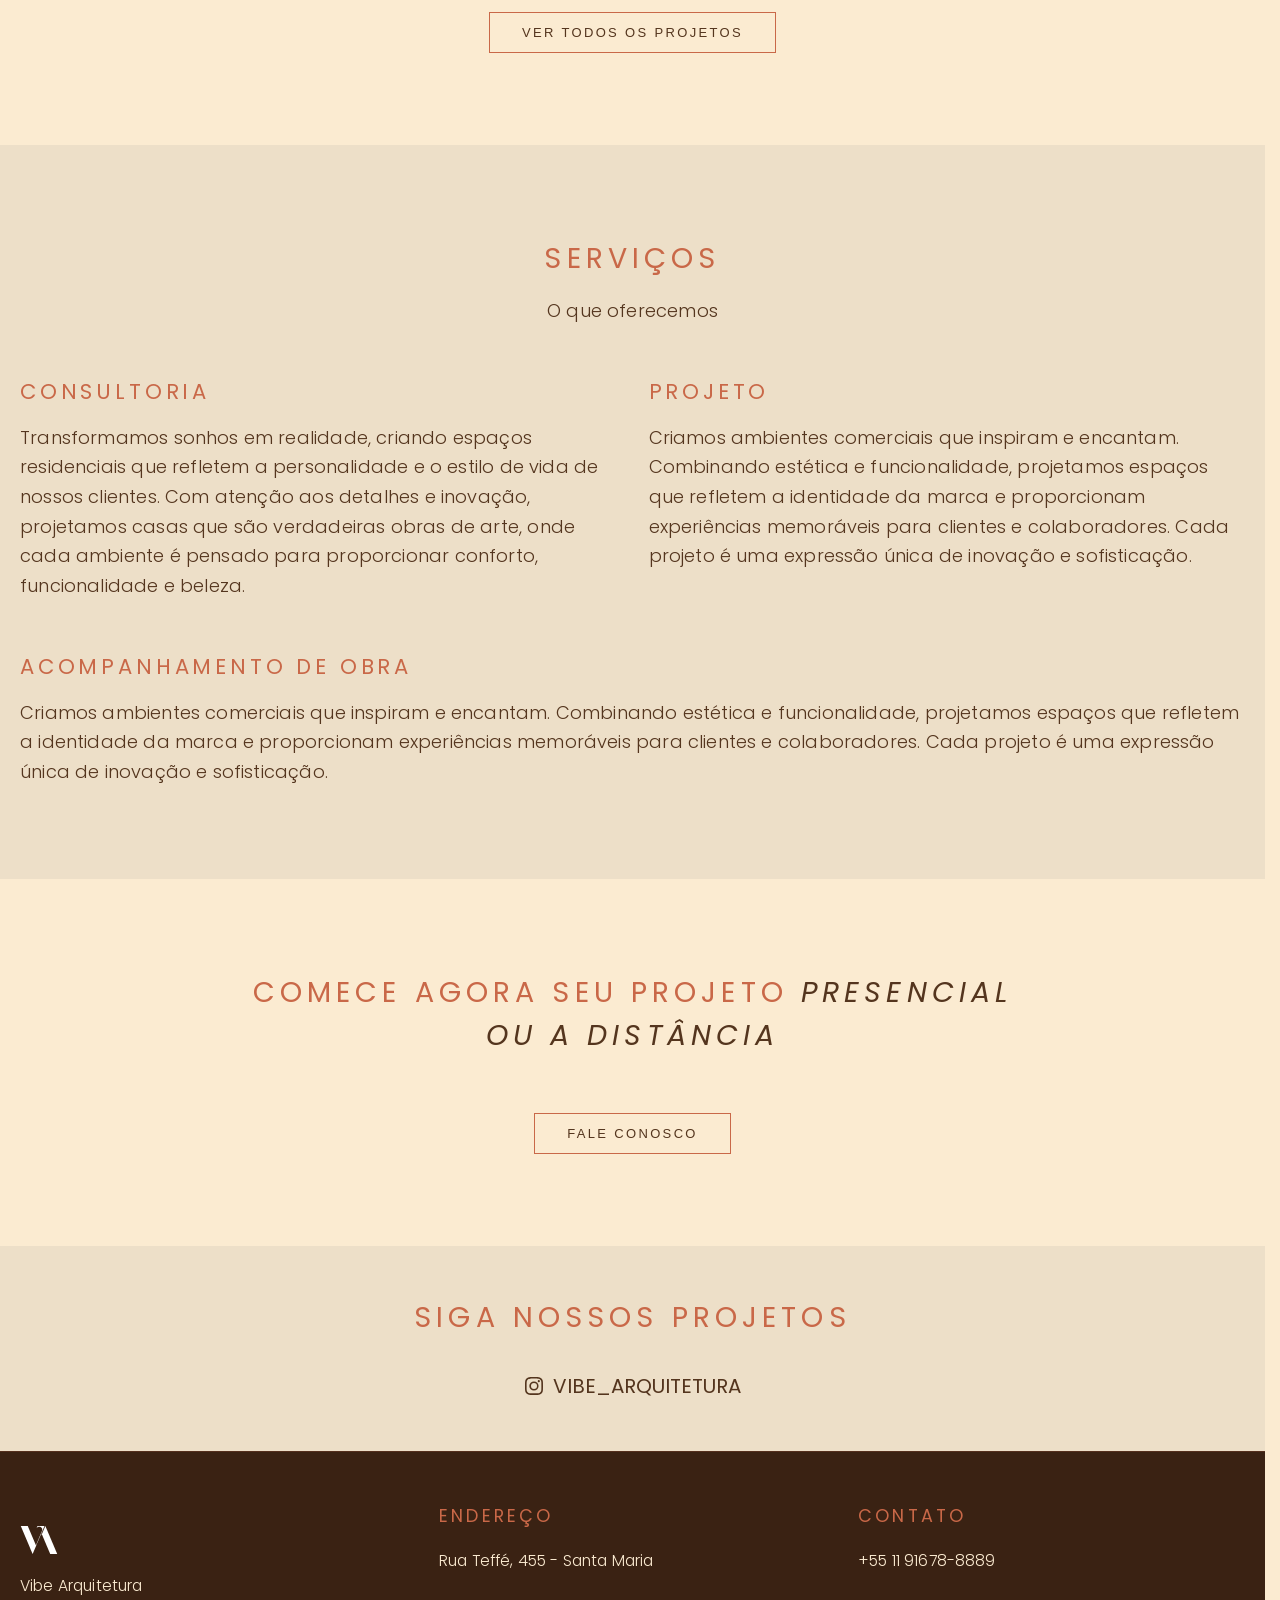
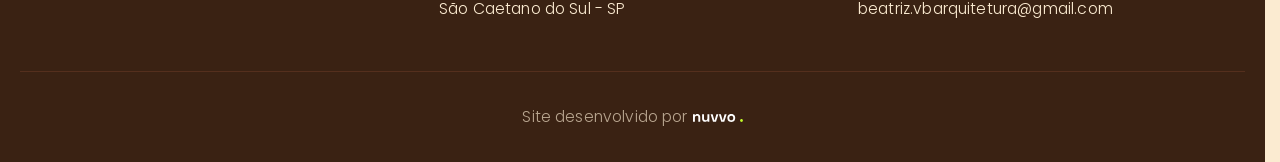
==== commit d5397393: "few adjustments to font size an style." ====
--- a/index.html
+++ b/index.html
@@ -214,8 +214,8 @@
                         </address>
                     </div>
 
-                    <div class="contactcard" id="contact">
-                        <address class="contactcard">
+                    <div class="contactcard">
+                        <address>
                             <h2>Contato</h2>
                             <p><a href="tel:+5511916788889">+55 11 91678-8889</a></p><br>
                             <p><a href="mailto:beatriz.vbarquitetura@gmail.com">beatriz.vbarquitetura@gmail.com</a></p>
--- a/styles.css
+++ b/styles.css
@@ -4,10 +4,13 @@
 } */
 
 :root {
-    --background-color-darkbrown: rgb(58, 34, 19);
-    --background-color-lightbrown: rgb(84, 53, 30);
+    --background-color-darkbrown: #3a2213;
+    --background-color-lightbrown: #54351e;
     --background-color-mediumbrown: rgb(74, 46, 26);
     --contact-gap: clamp(10px, 2vw, 32px);
+    --background-color: #fbebd1;
+    --background-color2: #eddfc8;
+    --orange: #c96848;
 }
 
 *, *::after, *::before{
@@ -26,7 +29,7 @@
     width: 100%;
     font-family: "Poppins", sans-serif;
     font-weight: 400;
-    background-color: rgb(84, 53, 30);
+    background-color: var(--background-color);
     overflow-x: hidden;
 }
 section{
@@ -41,8 +44,8 @@
     align-items: center;
     padding: clamp(8px, 2vw, 12px) clamp(20px, 4vw, 32px);
     background-color: transparent;
-    border: 1px solid #F05A28;
-    color: #FBEBD1;
+    border: 1px solid var(--orange);
+    color: var(--background-color-lightbrown);
     text-transform: uppercase;
     font-size: clamp(10px, 2vw, 13px);
     letter-spacing: .18em;
@@ -51,7 +54,7 @@
     transition: all 0.3s ease;
 }
 button:hover{
-    background-color: #F05A28;
+    background-color: var(--orange);
     color: #FBEBD1;
 }
 :where(h1, h2, h3, h4, h5, h6, p){
@@ -59,13 +62,13 @@
     padding: 0;
 }
 :where(h1, h2, h3, h4, h5, h6){
-    color: #F05A28;
+    color: var(--orange);
     text-transform: uppercase;
     letter-spacing: .18em;
     /* font-weight: 400; */
 }
 :where(h1, h2){
-    font-size: clamp(1.375rem, 0.929rem + 1.19vw, 2rem);
+    font-size: clamp(1.375rem, 1.018rem + 0.952vw, 1.875rem);
     font-weight: 400;
     margin-bottom: 1rem;
 }
@@ -74,12 +77,12 @@
     font-weight: 400;
 }
 p{
-    color: #FBEBD1;
+    color: var(--background-color-lightbrown);
     font-weight: 300;
     line-height: 1.65;
     letter-spacing: 0.01em;
     margin-bottom: 0;
-    font-size: clamp(1.25rem, 0.982rem + 0.714vw, 1.625rem);
+    font-size: 1.125rem;
 }
 a{
     text-decoration: none;
@@ -158,7 +161,7 @@
     display: flex;
     align-items: center;
     gap: clamp(20px, 3vw, 50px);
-    font-size: clamp(10px, 2vw, 12px);
+    font-size: clamp(0.875rem, 0.786rem + 0.238vw, 1rem);
     letter-spacing: .18em;
 }
 ul {
@@ -181,11 +184,11 @@
     bottom: -4px;
     width: 0;
     height: 1px;
-    background-color: #F05A28;
+    background-color: var(--orange);
     transition: width 0.3s ease;
 }
 nav#nav-menu a:hover {
-    color: #F05A28;
+    color: var(--orange);
 }
 nav#nav-menu a:hover::after {
     width: 100%;
@@ -301,7 +304,7 @@
 /* About */
 
 .about{
-    background-color: #54351e;
+    
 }
 .about .container{
     text-align: center;
@@ -315,17 +318,11 @@
     width: 100%;
     margin-top: clamp(20px, 5vw, 40px);
 }
-.line{
-    display: block;
-    width: 40px;
-    height: 2px;
-    background-color: #F05A28;
-}
 
 /* Beatriz Ogeda */
 
 .architect{
-    background-color: var(--background-color-mediumbrown);
+    background-color: var(--background-color2);
 }
 
 /* Projects */
@@ -388,7 +385,7 @@
 /* Services */
 
 .services{
-    background-color: rgb(74, 46, 26);
+    background-color: var(--background-color2);
 }
 .services .container{
     gap: 3.125rem;
@@ -438,25 +435,19 @@
 .contactus button{
     margin-top: clamp(20px, 5vw, 40px);
 }
-.contactus h2{
-    color: #FBEBD1;
-    font-weight: 500;
-    letter-spacing: 0.1rem;
-}
 .contactus #em{
-    color: #F05A28;
-    font-family: "Cormorant Garamond", serif;
-    font-weight: 800;
+    color: var(--background-color-lightbrown);
 }
 
 
 /* Social */
 
 .social{
-    background-color: rgb(58, 34, 19);
+    background-color: var(--background-color2);
 }
 .social .container{
     gap: 1rem;
+    padding: 50px 0;
 }
 .title{
     text-align: center;
@@ -468,7 +459,7 @@
     gap: 10px;
     text-decoration: none;
     text-transform: uppercase;
-    color: #FBEBD1;
+    color: var(--background-color-lightbrown);
     position: relative;
     transition: color 0.3s ease;
     font-size: clamp(16px, 2vw, 20px);
@@ -480,24 +471,25 @@
     bottom: -4px;
     width: 0;
     height: 1px;
-    background-color: #F05A28;
+    background-color: var(--orange);
     transition: width 0.3s ease;
 }
 .link a:hover{
-    color: #F05A28;
+    color: var(--orange);
 }
 .link svg{
     height: clamp(16px, 2vw, 18px);
     width: auto;
 }
+
 /* Footer */
 
 footer{
     display: flex;
     justify-content: center;
-    background-color: rgb(58, 34, 19);
     border-top: 1px solid rgba(201, 104, 72, 0.18);
     width: 100%;
+    background-color: var(--background-color-darkbrown);
 }
 footer .container{
     gap: 3.125rem;
@@ -512,7 +504,6 @@
     display: flex;
     flex-direction: column;
     justify-content: center;
-    font-size: 12px;
 }
 .contactcard img{
     height: clamp(20px, 4vw, 28px);
@@ -520,10 +511,10 @@
     margin: 0 0 clamp(12px, 3vw, 20px) 0;
 }
 #font-weight{
-    font-weight: 700;
+    /* font-weight: 600; */
 }
 .contactcard h2{
-    font-size: clamp(1rem, 0.821rem + 0.476vw, 1.25rem);
+    font-size: clamp(1rem, 0.911rem + 0.238vw, 1.125rem);
     margin-top: 0;
     margin-bottom: clamp(12px, 3vw, 20px);
     text-transform: uppercase;
@@ -531,13 +522,19 @@
     /* font-weight: 600; */
 }
 .contactcard p{
-    font-family: dm sans, google sans, sans-serif;
-    font-size: clamp(0.875rem, 0.696rem + 0.476vw, 1.125rem);
+    color: var(--background-color);
+    font-size: clamp(0.875rem, 0.786rem + 0.238vw, 1rem);
     margin: 0;
     line-height: 1.5;
 }
 .contactcard a{
     font-style: normal;  
+}
+.contactcard a:hover{
+    color: var(--orange);
+}
+address{
+    font-style: normal;
 }
 
 /* copyright */
@@ -552,7 +549,8 @@
     gap: 5px;
 }
 .copyright p{
-    font-size: clamp(1rem, 0.911rem + 0.238vw, 1.125rem);
+    font-size: clamp(0.875rem, 0.786rem + 0.238vw, 1rem);
+    color: var(--background-color);
     margin: 0;
     opacity: 0.65;
     text-align: center;
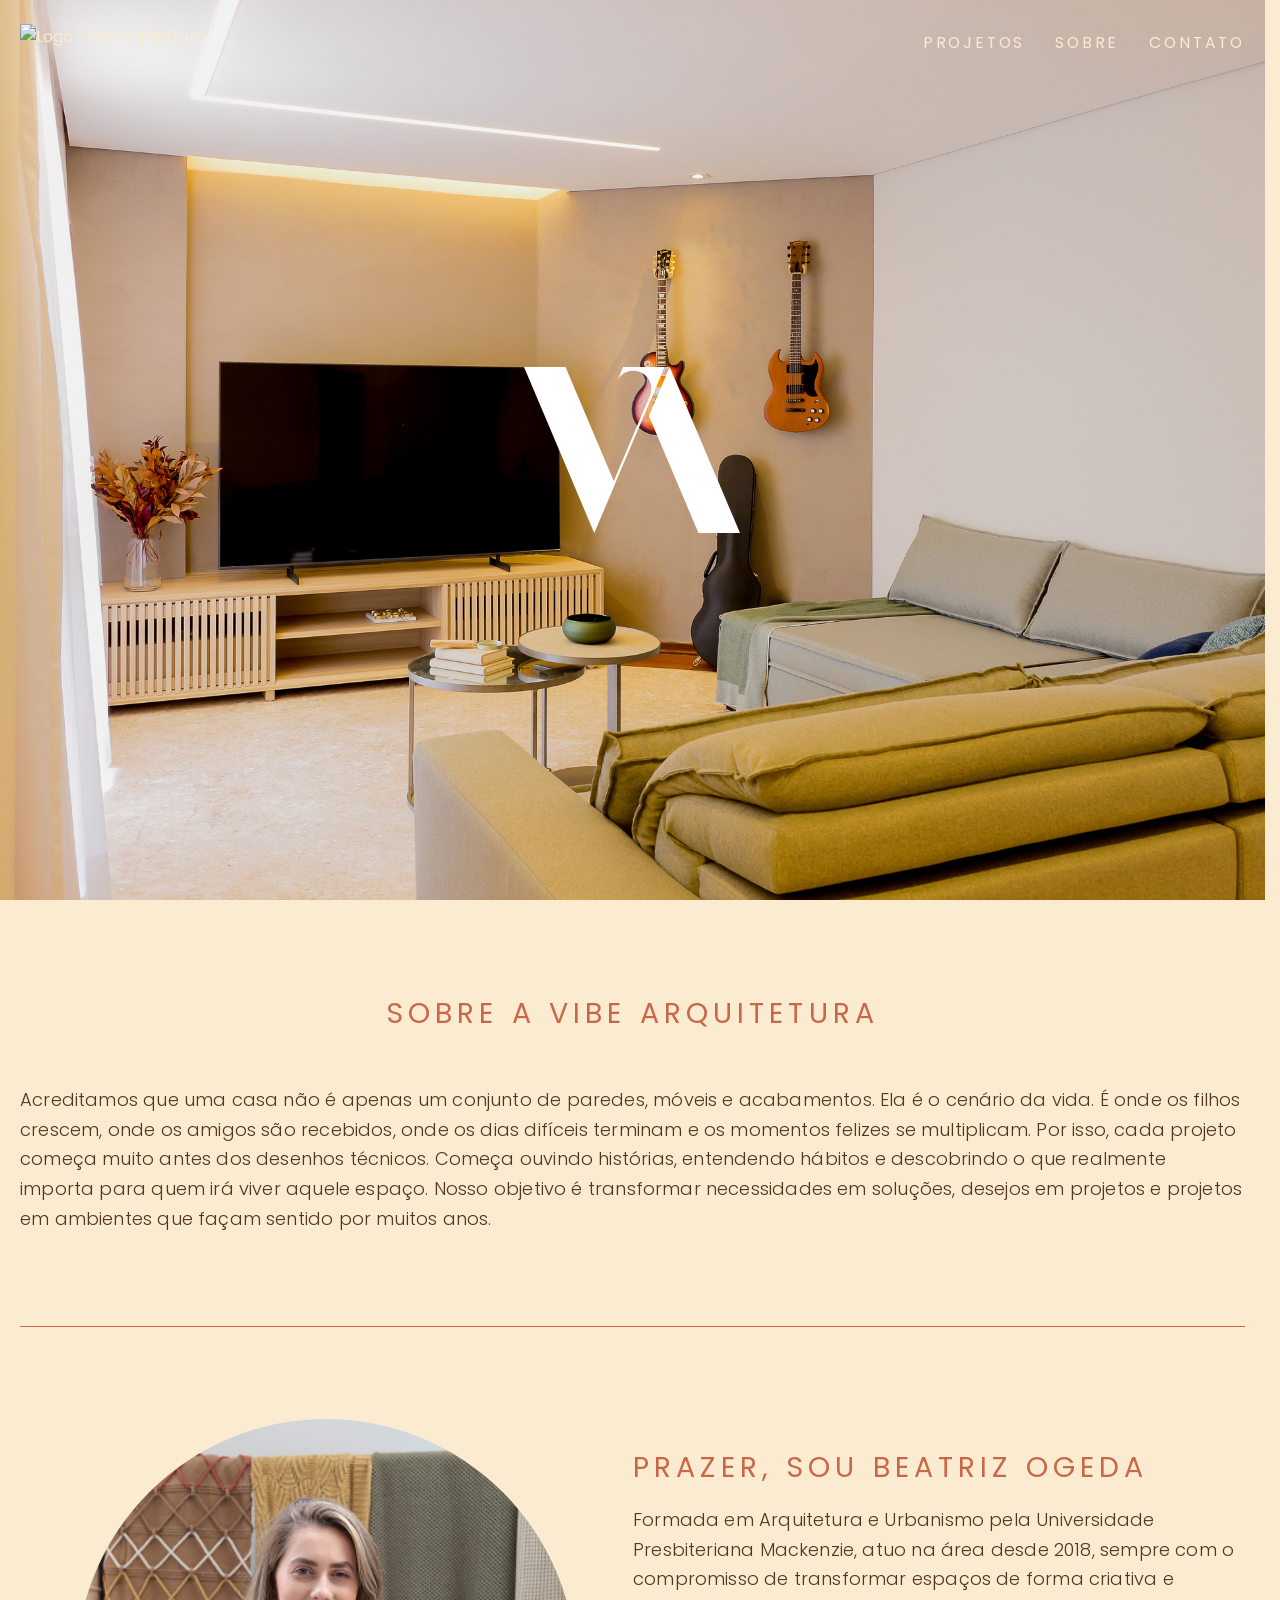
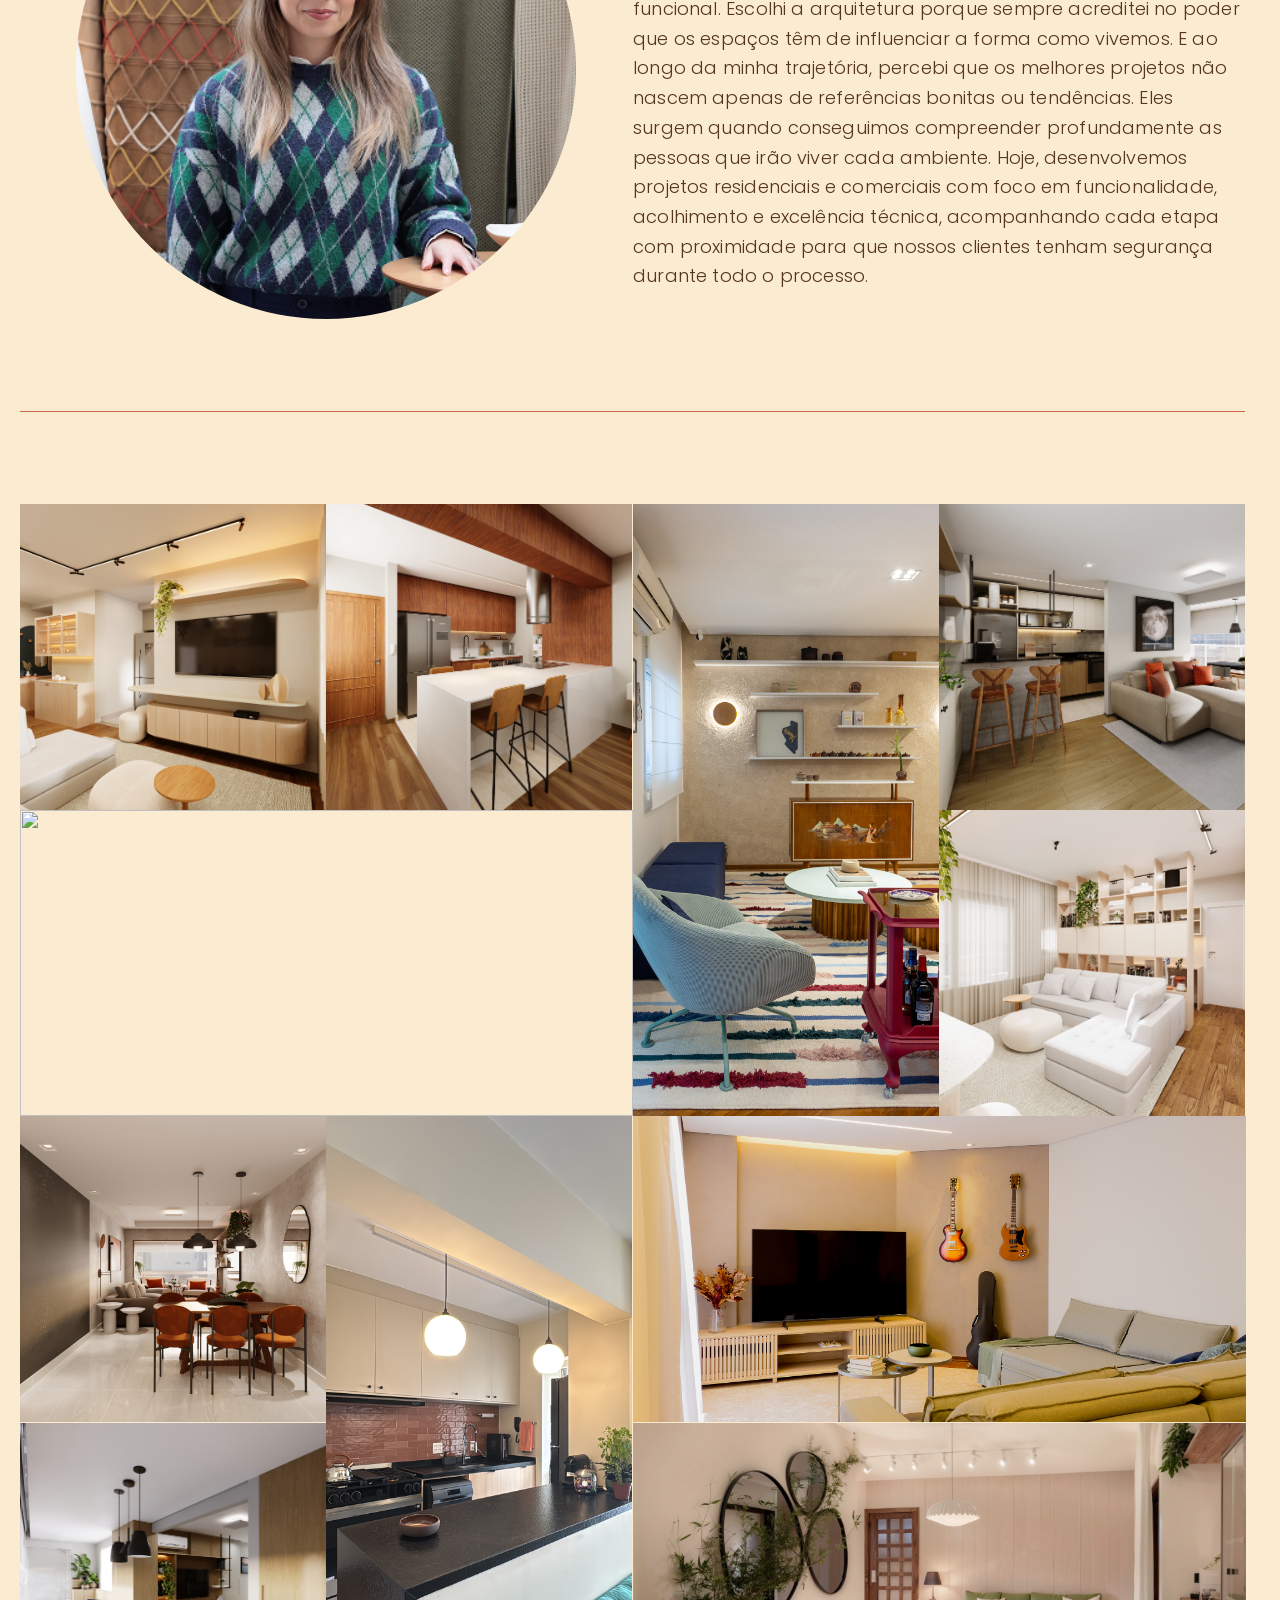
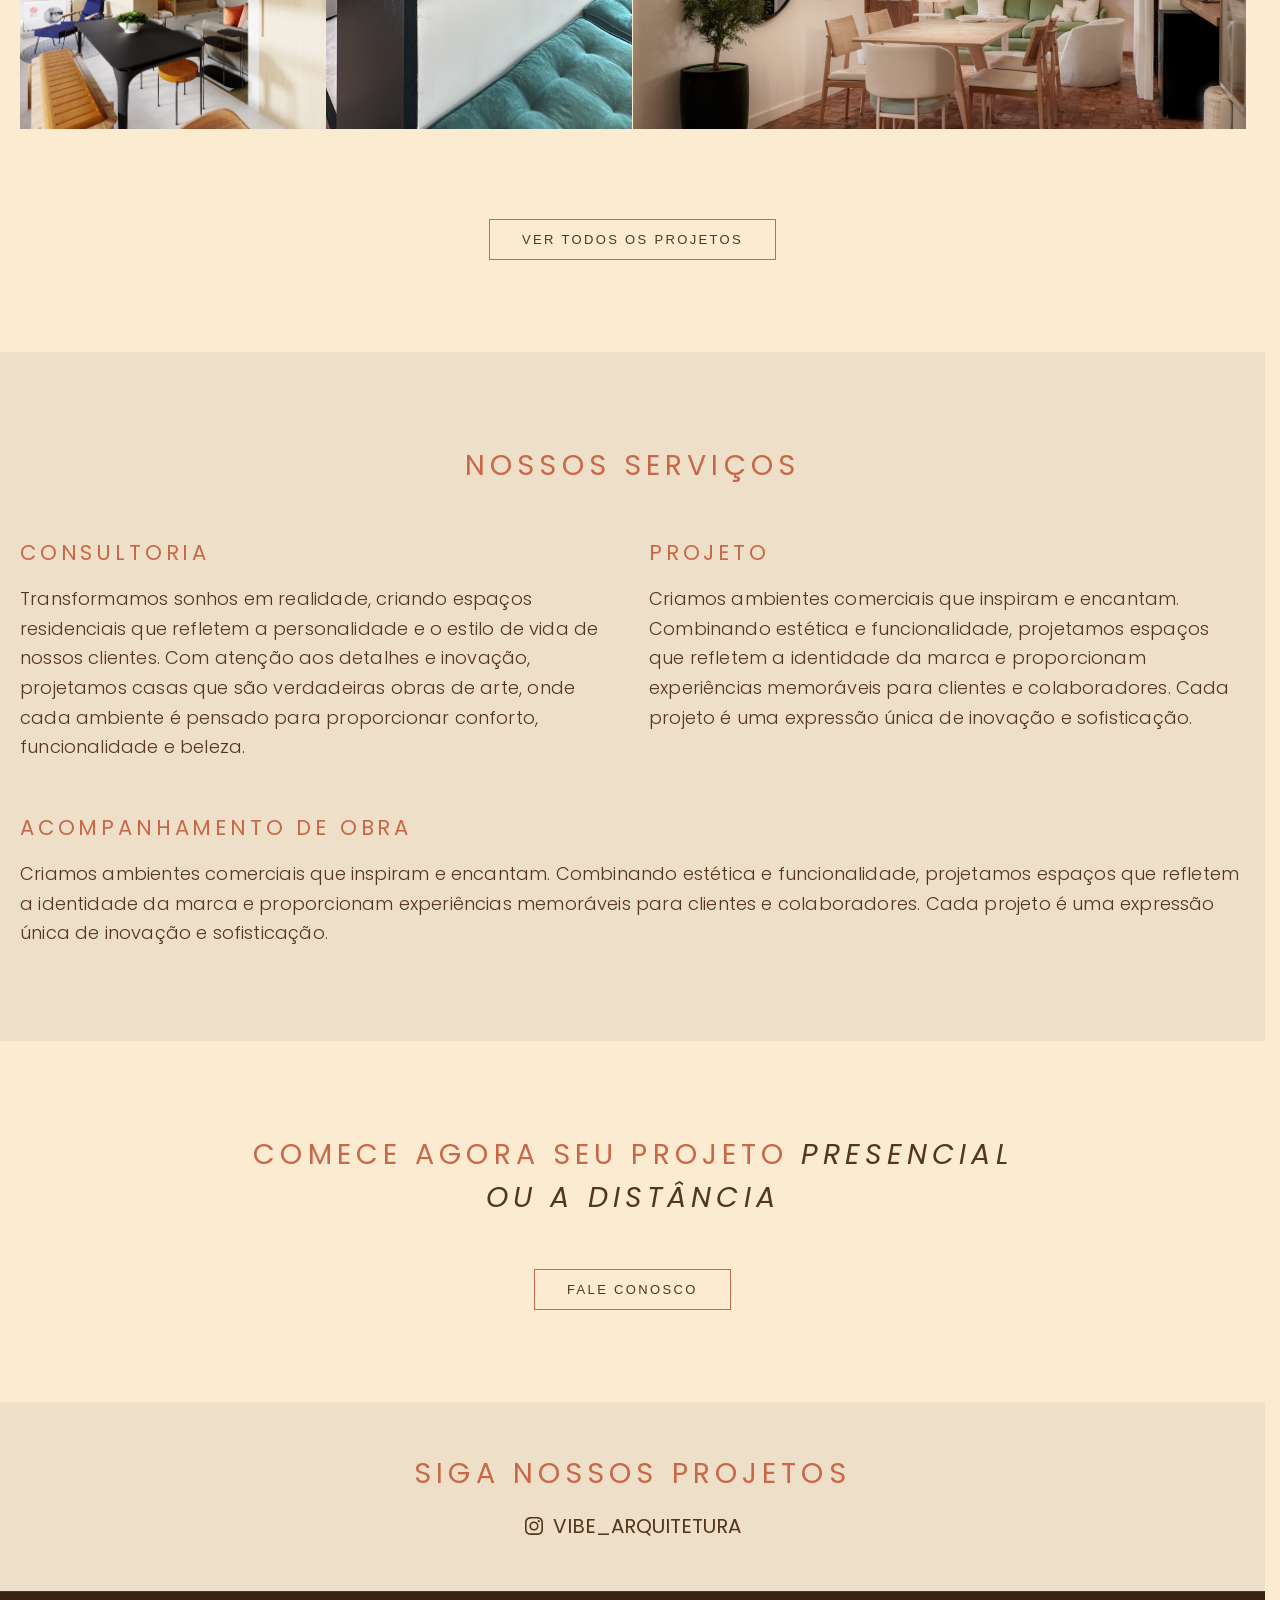
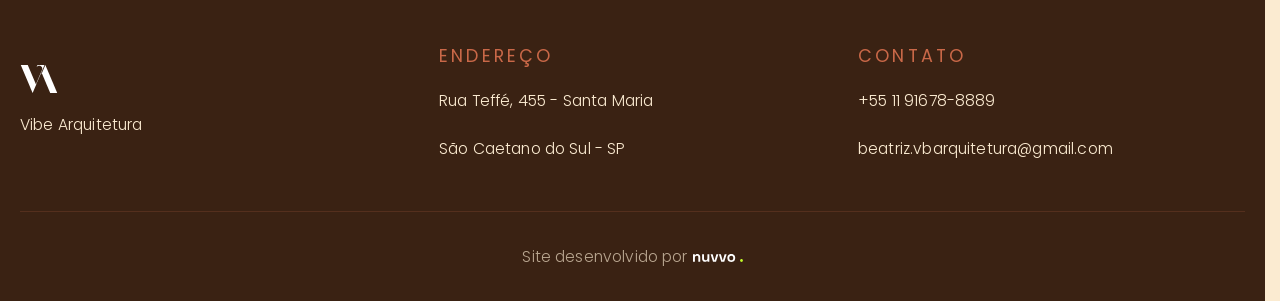
==== commit a7732c15: "design om architect section." ====
--- a/index.html
+++ b/index.html
@@ -45,8 +45,8 @@
         <main>
             <section class="about" id="about">
                 <div class="container">
-                    <h1>Sobre a vibe arquitetura</h1>
-                    <p>Acreditamos que uma casa não é apenas um conjunto de paredes, móveis e acabamentos. Ela é o cenário da vida. É onde os filhos crescem, onde os amigos são recebidos, onde os dias difíceis terminam e os momentos felizes se multiplicam.
+                    <h1 class="cascade-item">Sobre a vibe arquitetura</h1>
+                    <p class="cascade-item">Acreditamos que uma casa não é apenas um conjunto de paredes, móveis e acabamentos. Ela é o cenário da vida. É onde os filhos crescem, onde os amigos são recebidos, onde os dias difíceis terminam e os momentos felizes se multiplicam.
                         Por isso, cada projeto começa muito antes dos desenhos técnicos. Começa ouvindo histórias, entendendo hábitos e descobrindo o que realmente importa para quem irá viver aquele espaço. Nosso objetivo é transformar necessidades em soluções, desejos em projetos e projetos em ambientes que façam sentido por muitos anos.</p>
                 </div>
             </section>
@@ -55,13 +55,17 @@
 
             <section class="architect" id="">
                 <div class="container">
-                    <h2>PRAZER, SOU BEATRIZ OGEDA</h2>
-                    <p>Formada em Arquitetura e Urbanismo pela Universidade Presbiteriana Mackenzie, atuo na área desde 2018, sempre com o compromisso de transformar espaços de forma criativa e funcional. 
-                        Escolhi a arquitetura porque sempre acreditei no poder que os espaços têm de influenciar a forma como vivemos. E ao longo da minha trajetória, percebi que os melhores projetos não nascem apenas de referências bonitas ou tendências. Eles surgem quando conseguimos compreender profundamente as pessoas que irão viver cada ambiente.
-                        Hoje, desenvolvemos projetos residenciais e comerciais com foco em funcionalidade, acolhimento e excelência técnica, acompanhando cada etapa com proximidade para que nossos clientes tenham segurança durante todo o processo.</p>
-                </div>
-                <div class="">
-                    
+                    <div class="bea-container">
+                        <div class="imageframe cascade-item">
+                            <img src="images/beatriz.png" alt="">
+                        </div>
+                    </div>
+                    <div class="about-bea">
+                        <h2 class="cascade-item">PRAZER, SOU BEATRIZ OGEDA</h2>
+                        <p class="cascade-item">Formada em Arquitetura e Urbanismo pela Universidade Presbiteriana Mackenzie, atuo na área desde 2018, sempre com o compromisso de transformar espaços de forma criativa e funcional. 
+                            Escolhi a arquitetura porque sempre acreditei no poder que os espaços têm de influenciar a forma como vivemos. E ao longo da minha trajetória, percebi que os melhores projetos não nascem apenas de referências bonitas ou tendências. Eles surgem quando conseguimos compreender profundamente as pessoas que irão viver cada ambiente.
+                            Hoje, desenvolvemos projetos residenciais e comerciais com foco em funcionalidade, acolhimento e excelência técnica, acompanhando cada etapa com proximidade para que nossos clientes tenham segurança durante todo o processo.</p>
+                    </div>
                 </div>
             </section>
 
@@ -70,10 +74,10 @@
             <section class="projects" id="projects">
                 <div class="container">
 
-                    <div class="title">
+                    <!-- <div class="title">
                             <h2>PORTFÓLIO</h2>
                             <p>Pojetos Selecionados</p>
-                    </div>
+                    </div> -->
 
                     <div class="projects-container">
 
@@ -135,7 +139,7 @@
                     </div>
 
                     <div class="more">
-                        <button onclick="window.location.href='projects.html';">ver todos os projetos</button>
+                        <button class="cascade-item" onclick="window.location.href='projects.html';">ver todos os projetos</button>
                     </div>
                 </div>
             </section>
@@ -146,23 +150,22 @@
                     <div class="container">
 
                         <div class="title">
-                            <h2>Serviços</h2>
-                            <p>O que oferecemos</p>
+                            <h2 class="cascade-item">Nossos Serviços</h2>
                         </div>
 
                         <div class="servicescontainer">
 
                             <div class="servicecard">
-                                <h3>Consultoria</h3>
-                                <p>Transformamos sonhos em realidade, criando espaços residenciais que refletem a personalidade e o estilo de vida de nossos clientes. Com atenção aos detalhes e inovação, projetamos casas que são verdadeiras obras de arte, onde cada ambiente é pensado para proporcionar conforto, funcionalidade e beleza.</p>
+                                <h3 class="cascade-item">Consultoria</h3>
+                                <p class="cascade-item">Transformamos sonhos em realidade, criando espaços residenciais que refletem a personalidade e o estilo de vida de nossos clientes. Com atenção aos detalhes e inovação, projetamos casas que são verdadeiras obras de arte, onde cada ambiente é pensado para proporcionar conforto, funcionalidade e beleza.</p>
                             </div>
                             <div class="servicecard">
-                                <h3>Projeto</h3>
-                                <p>Criamos ambientes comerciais que inspiram e encantam. Combinando estética e funcionalidade, projetamos espaços que refletem a identidade da marca e proporcionam experiências memoráveis para clientes e colaboradores. Cada projeto é uma expressão única de inovação e sofisticação.</p>
+                                <h3 class="cascade-item">Projeto</h3>
+                                <p class="cascade-item">Criamos ambientes comerciais que inspiram e encantam. Combinando estética e funcionalidade, projetamos espaços que refletem a identidade da marca e proporcionam experiências memoráveis para clientes e colaboradores. Cada projeto é uma expressão única de inovação e sofisticação.</p>
                             </div>
                             <div class="servicecard servicecar-span">
-                                <h3>Acompanhamento de Obra</h3>
-                                <p>Criamos ambientes comerciais que inspiram e encantam. Combinando estética e funcionalidade, projetamos espaços que refletem a identidade da marca e proporcionam experiências memoráveis para clientes e colaboradores. Cada projeto é uma expressão única de inovação e sofisticação.</p>
+                                <h3 class="cascade-item">Acompanhamento de Obra</h3>
+                                <p class="cascade-item">Criamos ambientes comerciais que inspiram e encantam. Combinando estética e funcionalidade, projetamos espaços que refletem a identidade da marca e proporcionam experiências memoráveis para clientes e colaboradores. Cada projeto é uma expressão única de inovação e sofisticação.</p>
                             </div>
                             
                         </div>
@@ -174,8 +177,8 @@
 
             <section class="contactus">
                 <div class="container">
-                    <h2>Comece agora seu projeto <em id="em">presencial ou a distância</em></h2>
-                    <button onclick="window.location.href='mailto:beatriz.vbarquitetura@gmail.com';" target="_blank" rel="noopener noreferrer">fale conosco</button>
+                    <h2 class="cascade-item">Comece agora seu projeto <em id="em">presencial ou a distância</em></h2>
+                    <button class="cascade-item" onclick="window.location.href='mailto:beatriz.vbarquitetura@gmail.com';" target="_blank" rel="noopener noreferrer">fale conosco</button>
                 </div>
             </section>
 
@@ -184,10 +187,10 @@
             <section class="social">
                 <div class="container">
                     <div class="title">
-                        <h2>siga nossos projetos</h2>
+                        <h2 class="cascade-item">siga nossos projetos</h2>
                     </div>
                     <div class="link">
-                        <a href="https://www.instagram.com/vibe_arquitetura/" target="_blank" rel="noopener noreferrer">
+                        <a class="cascade-item" href="https://www.instagram.com/vibe_arquitetura/" target="_blank" rel="noopener noreferrer">
                             <svg xmlns="http://www.w3.org/2000/svg" width="16" height="16" fill="currentColor" class="bi bi-instagram" viewBox="0 0 16 16">
                                 <path d="M8 0C5.829 0 5.556.01 4.703.048 3.85.088 3.269.222 2.76.42a3.9 3.9 0 0 0-1.417.923A3.9 3.9 0 0 0 .42 2.76C.222 3.268.087 3.85.048 4.7.01 5.555 0 5.827 0 8.001c0 2.172.01 2.444.048 3.297.04.852.174 1.433.372 1.942.205.526.478.972.923 1.417.444.445.89.719 1.416.923.51.198 1.09.333 1.942.372C5.555 15.99 5.827 16 8 16s2.444-.01 3.298-.048c.851-.04 1.434-.174 1.943-.372a3.9 3.9 0 0 0 1.416-.923c.445-.445.718-.891.923-1.417.197-.509.332-1.09.372-1.942C15.99 10.445 16 10.173 16 8s-.01-2.445-.048-3.299c-.04-.851-.175-1.433-.372-1.941a3.9 3.9 0 0 0-.923-1.417A3.9 3.9 0 0 0 13.24.42c-.51-.198-1.092-.333-1.943-.372C10.443.01 10.172 0 7.998 0zm-.717 1.442h.718c2.136 0 2.389.007 3.232.046.78.035 1.204.166 1.486.275.373.145.64.319.92.599s.453.546.598.92c.11.281.24.705.275 1.485.039.843.047 1.096.047 3.231s-.008 2.389-.047 3.232c-.035.78-.166 1.203-.275 1.485a2.5 2.5 0 0 1-.599.919c-.28.28-.546.453-.92.598-.28.11-.704.24-1.485.276-.843.038-1.096.047-3.232.047s-2.39-.009-3.233-.047c-.78-.036-1.203-.166-1.485-.276a2.5 2.5 0 0 1-.92-.598 2.5 2.5 0 0 1-.6-.92c-.109-.281-.24-.705-.275-1.485-.038-.843-.046-1.096-.046-3.233s.008-2.388.046-3.231c.036-.78.166-1.204.276-1.486.145-.373.319-.64.599-.92s.546-.453.92-.598c.282-.11.705-.24 1.485-.276.738-.034 1.024-.044 2.515-.045zm4.988 1.328a.96.96 0 1 0 0 1.92.96.96 0 0 0 0-1.92m-4.27 1.122a4.109 4.109 0 1 0 0 8.217 4.109 4.109 0 0 0 0-8.217m0 1.441a2.667 2.667 0 1 1 0 5.334 2.667 2.667 0 0 1 0-5.334"/>
                             </svg>vibe_arquitetura
--- a/styles.css
+++ b/styles.css
@@ -42,7 +42,7 @@
     display: flex;
     justify-content: center;
     align-items: center;
-    padding: clamp(8px, 2vw, 12px) clamp(20px, 4vw, 32px);
+    padding: 12px 32px;
     background-color: transparent;
     border: 1px solid var(--orange);
     color: var(--background-color-lightbrown);
@@ -52,6 +52,7 @@
     font-weight: 400;
     cursor: pointer;
     transition: all 0.3s ease;
+    margin-top: clamp(1.063rem, -0.411rem + 3.929vw, 3.125rem);
 }
 button:hover{
     background-color: var(--orange);
@@ -70,7 +71,7 @@
 :where(h1, h2){
     font-size: clamp(1.375rem, 1.018rem + 0.952vw, 1.875rem);
     font-weight: 400;
-    margin-bottom: 1rem;
+    margin-bottom: 3.125rem;
 }
 h3{
     font-size: clamp(1.125rem, 0.946rem + 0.476vw, 1.375rem);
@@ -322,7 +323,48 @@
 /* Beatriz Ogeda */
 
 .architect{
-    background-color: var(--background-color2);
+    
+}
+.architect .container{
+    gap: 3.125rem;
+    border-top: 1px solid var(--orange);
+    border-bottom: 1px solid var(--orange);
+}
+.bea-container{
+    display: flex;
+    justify-content: center;
+    align-items: center;
+}
+.imageframe{
+    width: 300px;
+    height: 300px;
+    /* border: 2px solid var(--orange); */
+    overflow: hidden;
+    border-radius: 99999px;
+}
+.imageframe img{
+    object-fit: cover;
+    object-position: center;
+    width: 100%;
+    height: 100%;
+}
+.about-bea{
+    display: flex;
+    flex-direction: column;
+    justify-content: center;
+}
+.about-bea h2{
+    margin-bottom: 1rem;
+}
+@media (min-width: 768px) {
+    .architect .container{
+        grid-template-columns: repeat(2, 1fr); 
+        gap: 0;  
+    }
+    .imageframe{
+        width: 500px;
+        height: 500px;
+    }
 }
 
 /* Projects */
@@ -387,9 +429,6 @@
 .services{
     background-color: var(--background-color2);
 }
-.services .container{
-    gap: 3.125rem;
-}
 .servicescontainer{
     display: grid;
     gap: 2rem;
@@ -433,7 +472,7 @@
     text-align: center;
 }
 .contactus button{
-    margin-top: clamp(20px, 5vw, 40px);
+    margin-top: 0;
 }
 .contactus #em{
     color: var(--background-color-lightbrown);
@@ -446,8 +485,10 @@
     background-color: var(--background-color2);
 }
 .social .container{
-    gap: 1rem;
     padding: 50px 0;
+}
+.social h2{
+    margin-bottom: 1rem;
 }
 .title{
     text-align: center;
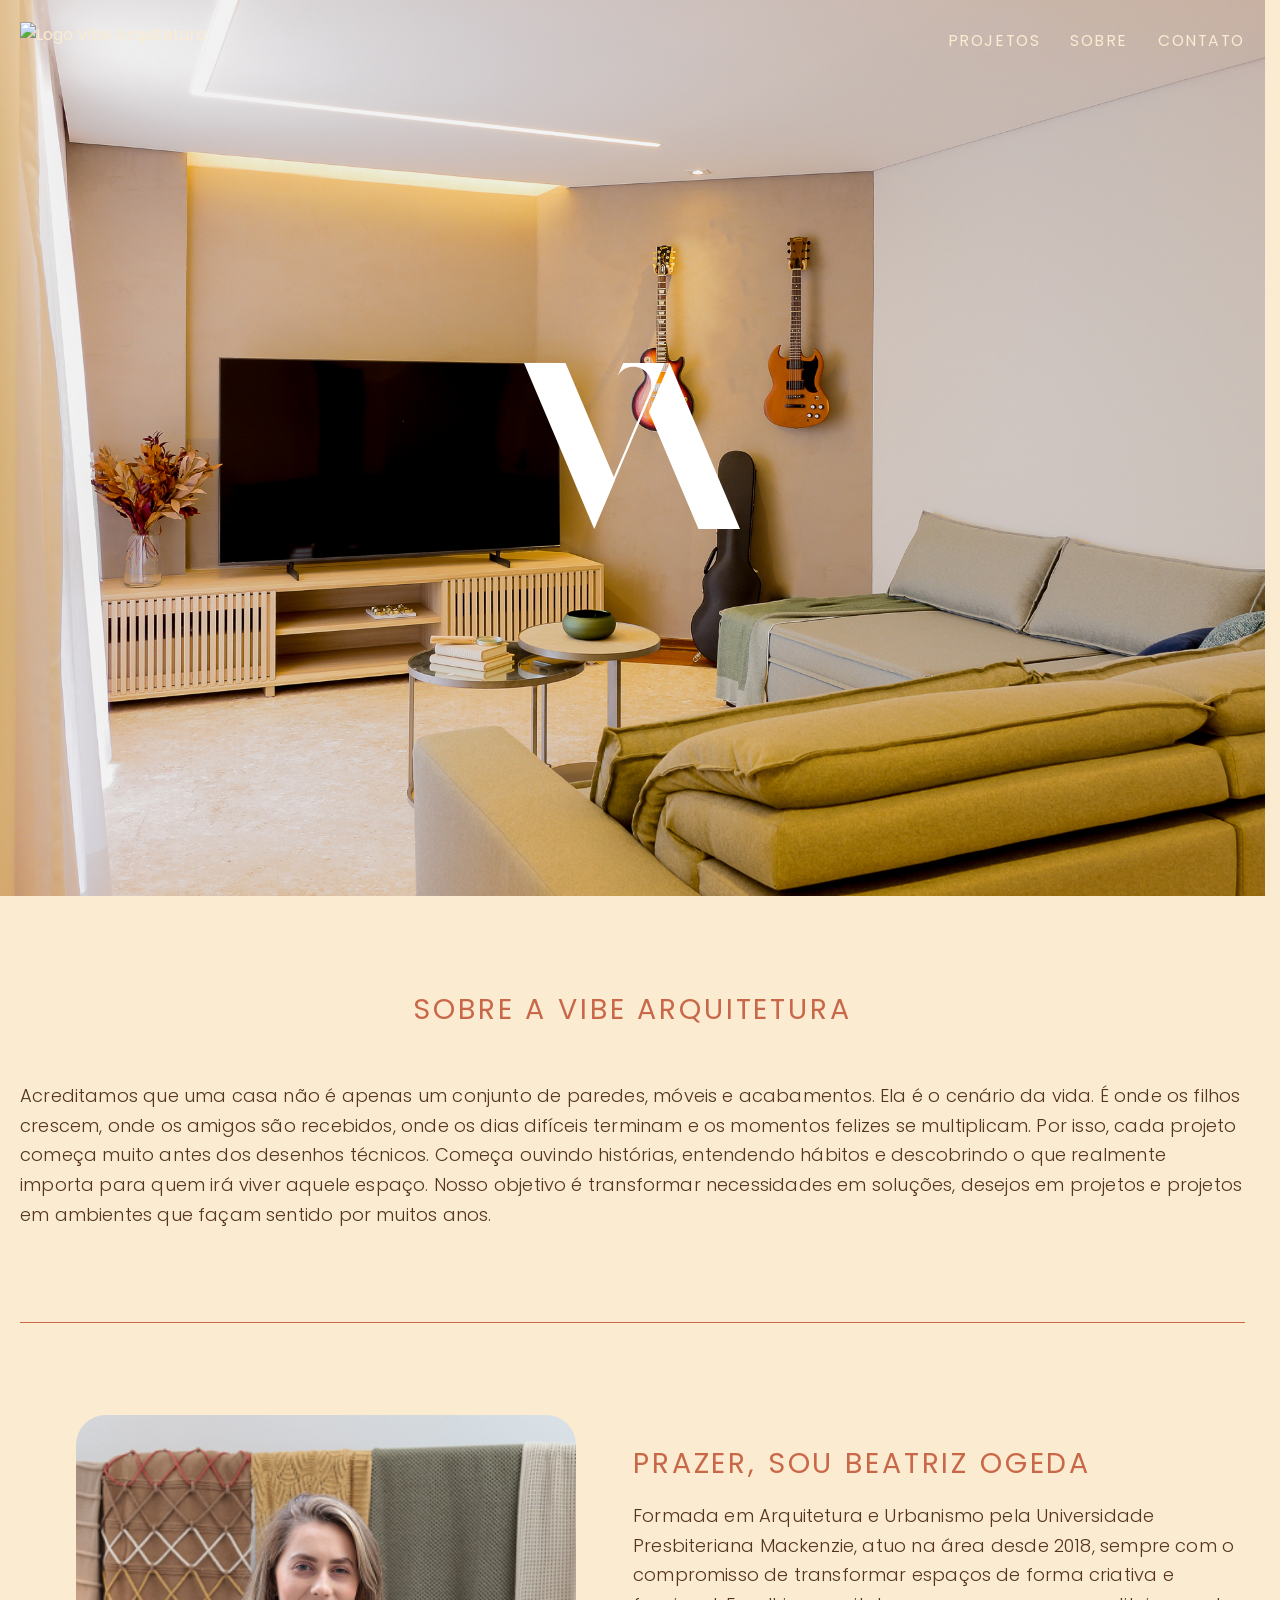
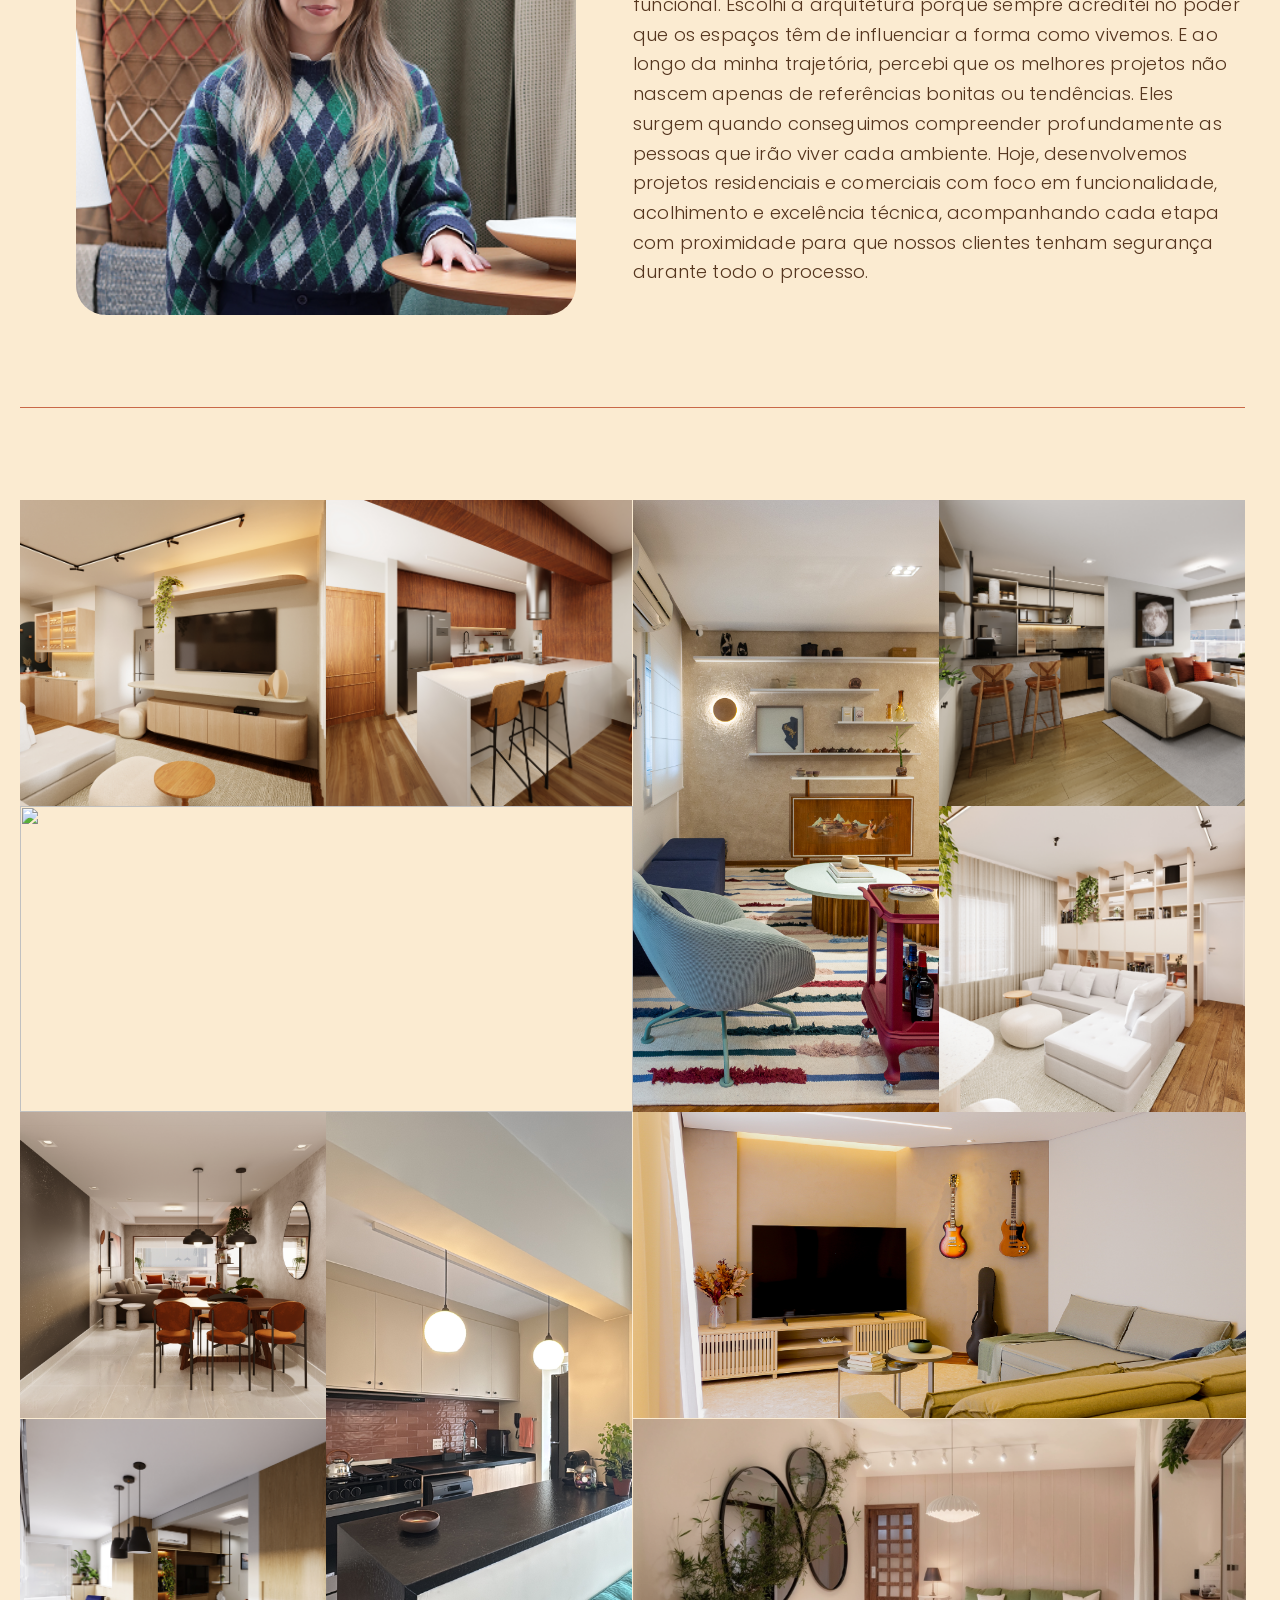
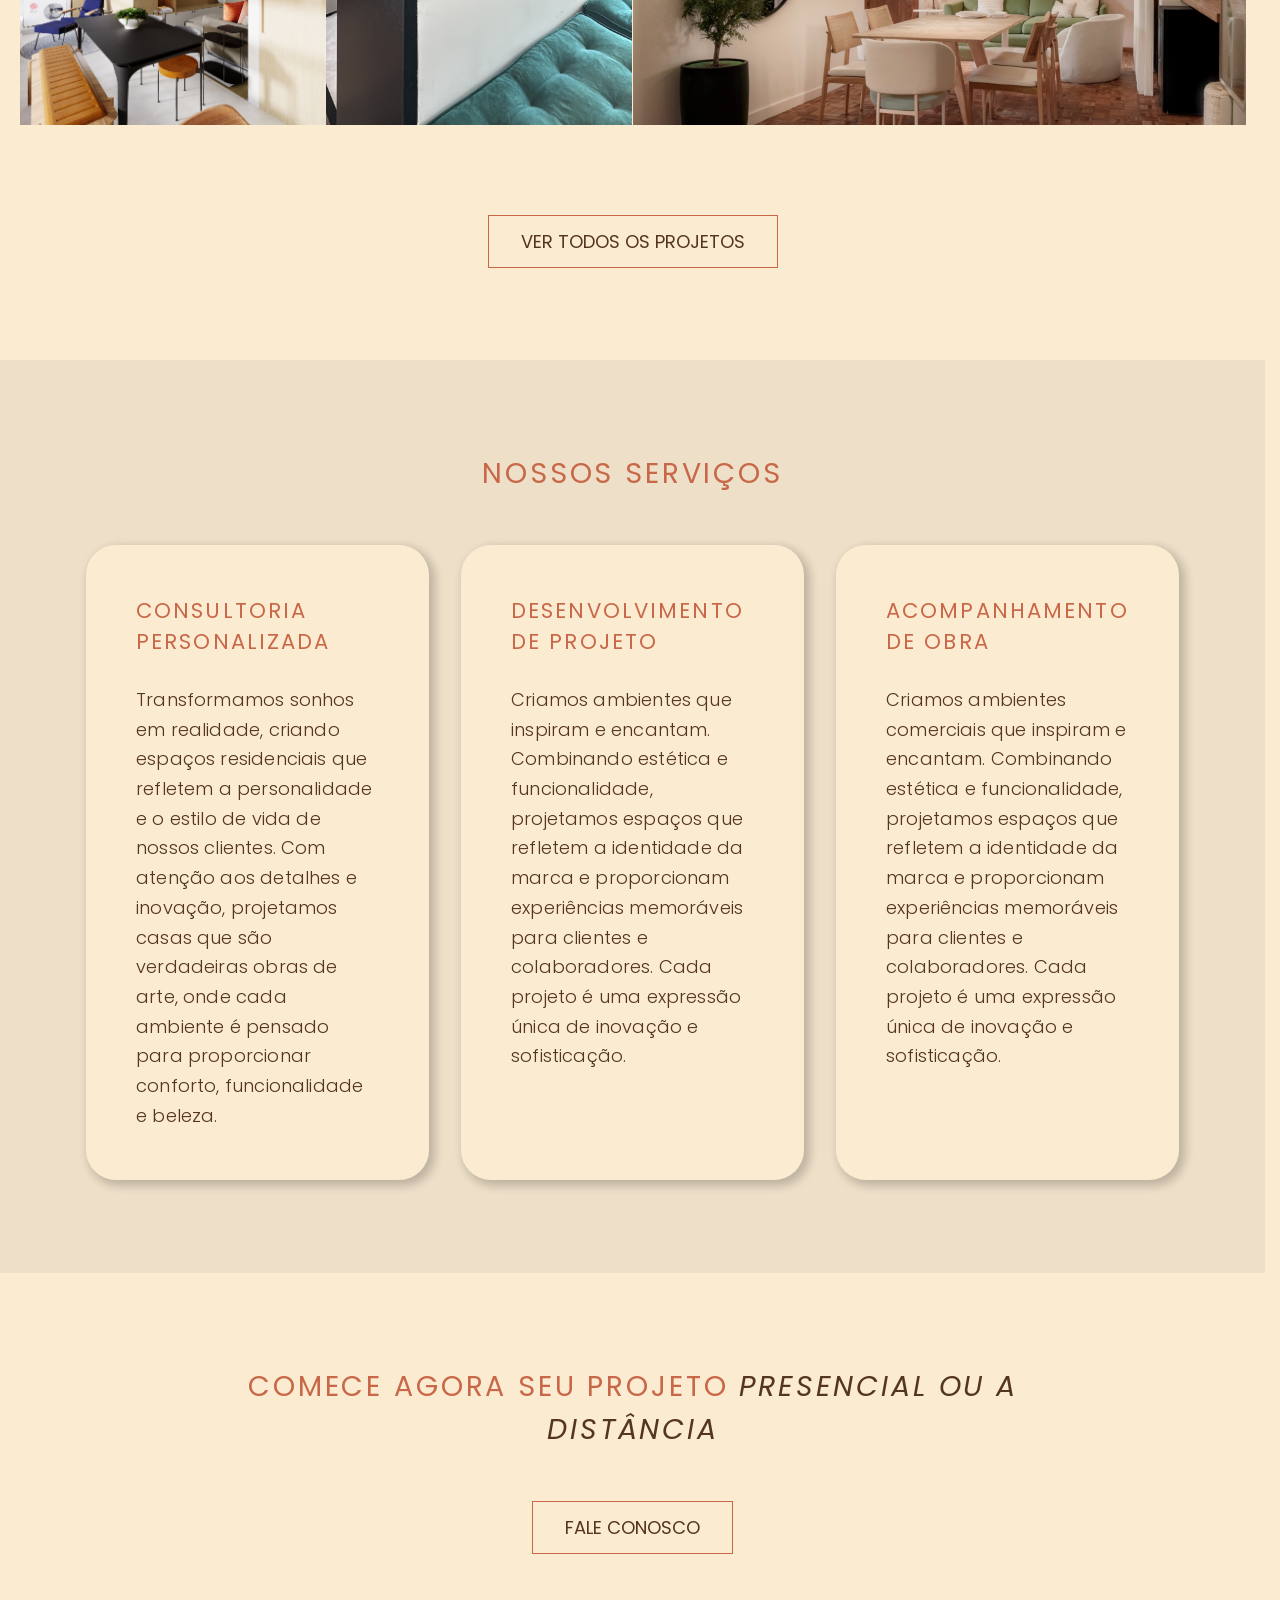
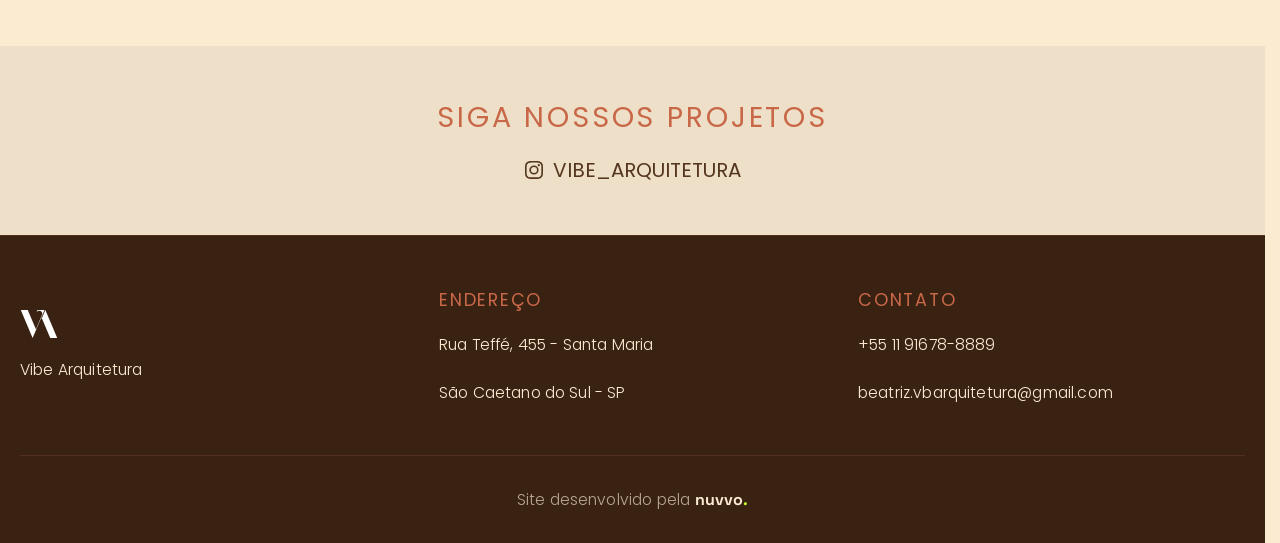
==== commit 9bee2c4c: "services section redesigned, and footer nuvvo logo fixed." ====
--- a/index.html
+++ b/index.html
@@ -8,7 +8,7 @@
 
     <link rel="preconnect" href="https://fonts.googleapis.com">
     <link rel="preconnect" href="https://fonts.gstatic.com" crossorigin>
-    <link href="https://fonts.googleapis.com/css2?family=Poppins:ital,wght@0,100;0,200;0,300;0,400;0,500;0,600;0,700;0,800;0,900;1,100;1,200;1,300;1,400;1,500;1,600;1,700;1,800;1,900&display=swap" rel="stylesheet">
+    <link href="https://fonts.googleapis.com/css2?family=Poppins:ital,wght@0,100;0,200;0,300;0,400;0,500;0,600;0,700;0,800;0,900;1,100;1,200;1,300;1,400;1,500;1,600;1,700;1,800;1,900&family=Space+Grotesk:wght@300..700&display=swap" rel="stylesheet">
     
     <link rel="icon" type="image/svg" href="images/VIBE-LOGO-WHITE.svg">
     <title>Vibe Arquitetura</title>
@@ -155,16 +155,22 @@
 
                         <div class="servicescontainer">
 
-                            <div class="servicecard">
-                                <h3 class="cascade-item">Consultoria</h3>
+                            <div class="servicecard cascade-item">
+                                <div>
+                                    <h3 class="cascade-item">Consultoria personalizada</h3>
+                                </div>
                                 <p class="cascade-item">Transformamos sonhos em realidade, criando espaços residenciais que refletem a personalidade e o estilo de vida de nossos clientes. Com atenção aos detalhes e inovação, projetamos casas que são verdadeiras obras de arte, onde cada ambiente é pensado para proporcionar conforto, funcionalidade e beleza.</p>
                             </div>
-                            <div class="servicecard">
-                                <h3 class="cascade-item">Projeto</h3>
-                                <p class="cascade-item">Criamos ambientes comerciais que inspiram e encantam. Combinando estética e funcionalidade, projetamos espaços que refletem a identidade da marca e proporcionam experiências memoráveis para clientes e colaboradores. Cada projeto é uma expressão única de inovação e sofisticação.</p>
+                            <div class="servicecard cascade-item">
+                                <div>
+                                    <h3 class="cascade-item">desenvolvimento de Projeto</h3>
+                                </div>
+                                <p class="cascade-item">Criamos ambientes que inspiram e encantam. Combinando estética e funcionalidade, projetamos espaços que refletem a identidade da marca e proporcionam experiências memoráveis para clientes e colaboradores. Cada projeto é uma expressão única de inovação e sofisticação.</p>
                             </div>
-                            <div class="servicecard servicecar-span">
-                                <h3 class="cascade-item">Acompanhamento de Obra</h3>
+                            <div class="servicecard cascade-item">
+                                <div>
+                                    <h3 class="cascade-item">Acompanhamento de Obra</h3>
+                                </div>
                                 <p class="cascade-item">Criamos ambientes comerciais que inspiram e encantam. Combinando estética e funcionalidade, projetamos espaços que refletem a identidade da marca e proporcionam experiências memoráveis para clientes e colaboradores. Cada projeto é uma expressão única de inovação e sofisticação.</p>
                             </div>
                             
@@ -226,9 +232,9 @@
                     </div>
                 </div>
                 <div class="copyright">
-                    <p>Site desenvolvido por </p>
+                    <p>Site desenvolvido pela </p>
                     <a href="https://www.thenuvvo.com/" target="_blank" rel="noopener">
-                        <img src="images/nuvvologo.svg" alt="nuvvo logo" class="nuvvo">
+                        nuvvo<span class="highlight">.</span>
                     </a>
                 </div>
 
--- a/styles.css
+++ b/styles.css
@@ -47,12 +47,13 @@
     border: 1px solid var(--orange);
     color: var(--background-color-lightbrown);
     text-transform: uppercase;
-    font-size: clamp(10px, 2vw, 13px);
-    letter-spacing: .18em;
-    font-weight: 400;
+    /* letter-spacing: .18em; */
+    /* font-weight: 400; */
     cursor: pointer;
     transition: all 0.3s ease;
     margin-top: clamp(1.063rem, -0.411rem + 3.929vw, 3.125rem);
+    font-size: 1.125rem;
+    font-family: "Poppins", sans-serif;
 }
 button:hover{
     background-color: var(--orange);
@@ -65,7 +66,7 @@
 :where(h1, h2, h3, h4, h5, h6){
     color: var(--orange);
     text-transform: uppercase;
-    letter-spacing: .18em;
+    letter-spacing: .1em;
     /* font-weight: 400; */
 }
 :where(h1, h2){
@@ -130,7 +131,7 @@
     justify-content: center;
     align-items: center;
     width: 100%;
-    height: 84px;
+    height: 80px;
     position: sticky;
     top: 0;
     z-index: 1000;
@@ -163,7 +164,7 @@
     align-items: center;
     gap: clamp(20px, 3vw, 50px);
     font-size: clamp(0.875rem, 0.786rem + 0.238vw, 1rem);
-    letter-spacing: .18em;
+    letter-spacing: .1em;
 }
 ul {
     display: flex;
@@ -340,7 +341,7 @@
     height: 300px;
     /* border: 2px solid var(--orange); */
     overflow: hidden;
-    border-radius: 99999px;
+    border-radius: 30px;
 }
 .imageframe img{
     object-fit: cover;
@@ -432,6 +433,20 @@
 .servicescontainer{
     display: grid;
     gap: 2rem;
+    justify-content: center;
+}
+.servicecard{
+    display: flex;
+    flex-direction: column;
+    background-color: var(--background-color);
+    /* border: 1px solid var(--orange); */
+    border-radius: 30px;
+    padding: 50px;
+    box-shadow: 4px 4px 10px 2px rgba(0, 0, 0, 0.2);
+}
+.servicecard div{
+    height: 90px;
+    width: 100%;
 }
 .servicecard h3{
     margin-bottom: 1rem;
@@ -451,8 +466,8 @@
 
 @media (min-width: 768px) {
     .servicescontainer {
-        grid-template-columns: 1fr 1fr;
-        gap: 3.125rem 2rem;
+        grid-template-columns: repeat(3, 28%);
+        /* gap: 3.125rem; */
     }
     .servicecar-span{
         grid-column: span 2;
@@ -559,8 +574,6 @@
     margin-top: 0;
     margin-bottom: clamp(12px, 3vw, 20px);
     text-transform: uppercase;
-    letter-spacing: .18em;
-    /* font-weight: 600; */
 }
 .contactcard p{
     color: var(--background-color);
@@ -595,12 +608,16 @@
     margin: 0;
     opacity: 0.65;
     text-align: center;
-}
-.nuvvo{
-    height: 8px;
-    width: auto;
-}
-
+    line-height: normal;
+}
+.copyright a{
+    font-family: 'Space Grotesk', sans-serif;
+    font-weight: 700;
+    line-height: normal;
+}
+.highlight{
+    color: #C0f928;
+}
 @media (min-width: 768px) {
     .contact {
         grid-template-columns: repeat(3, 1fr);
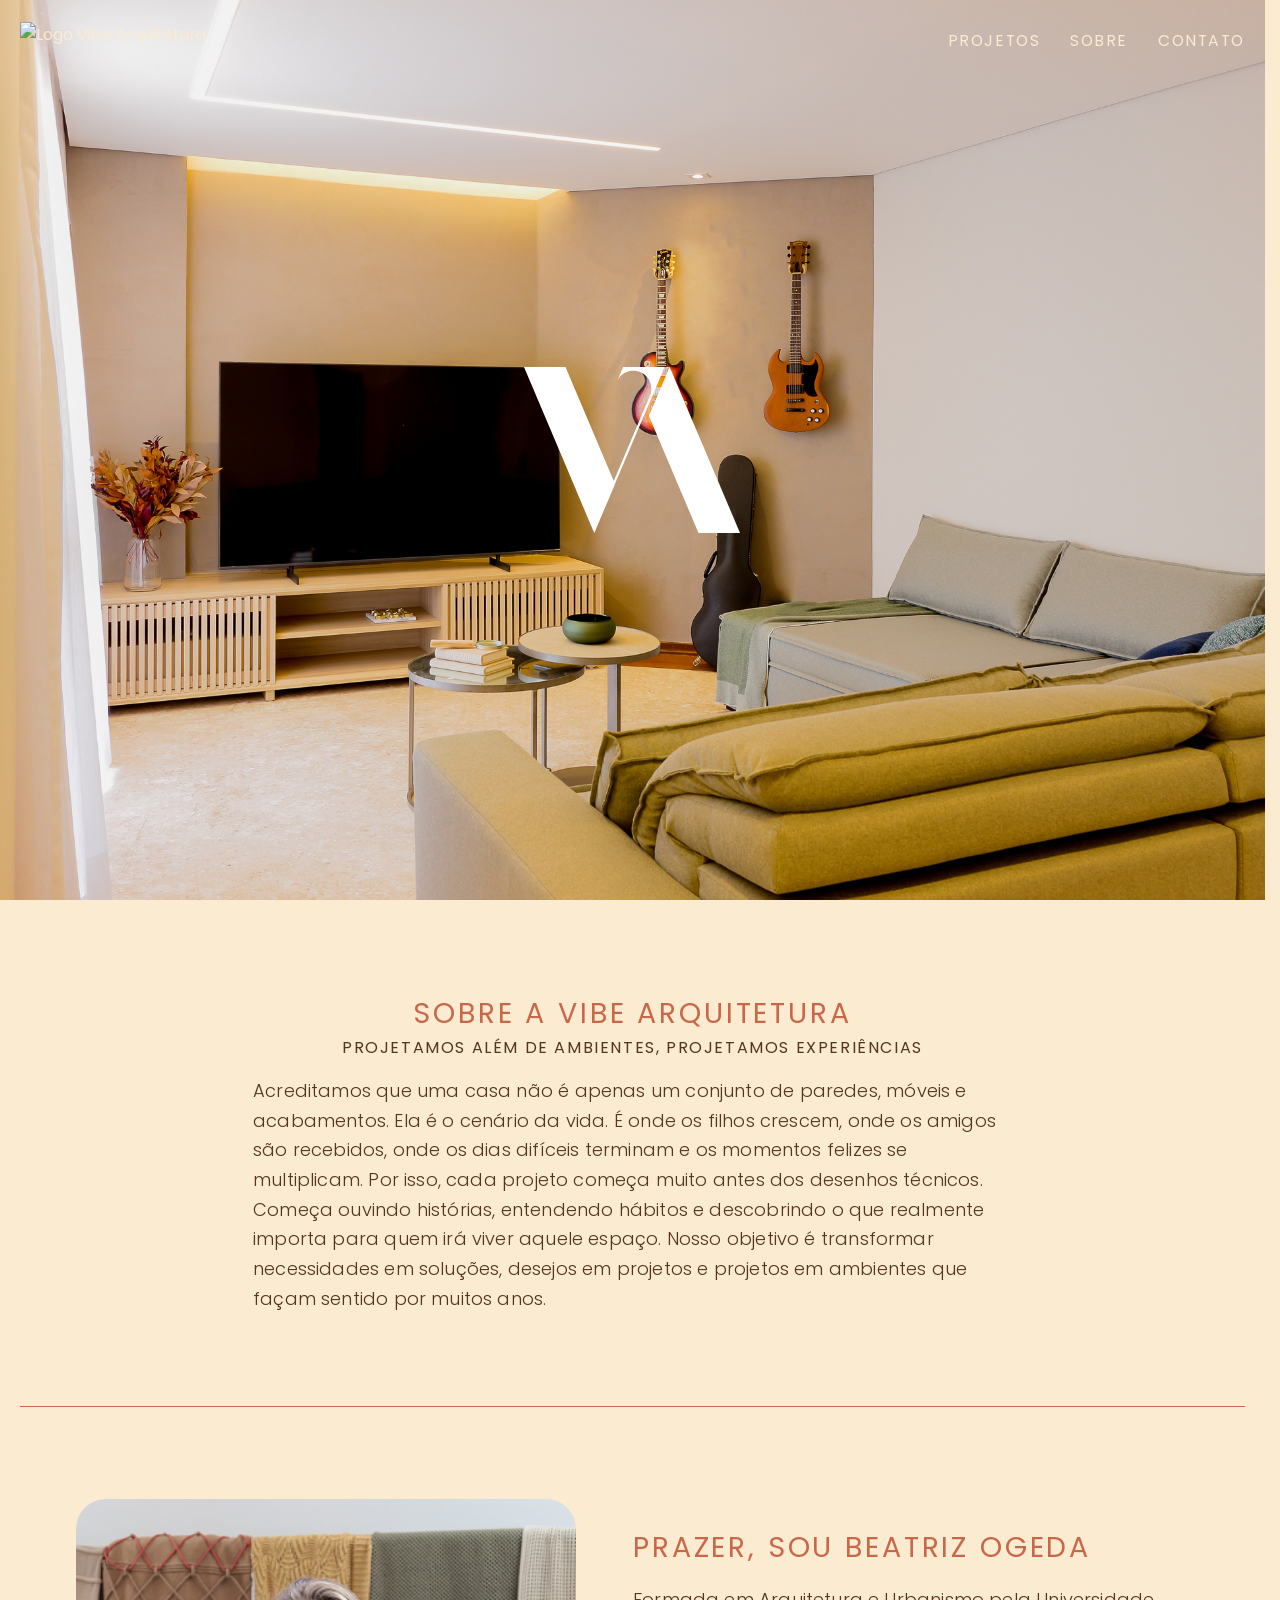
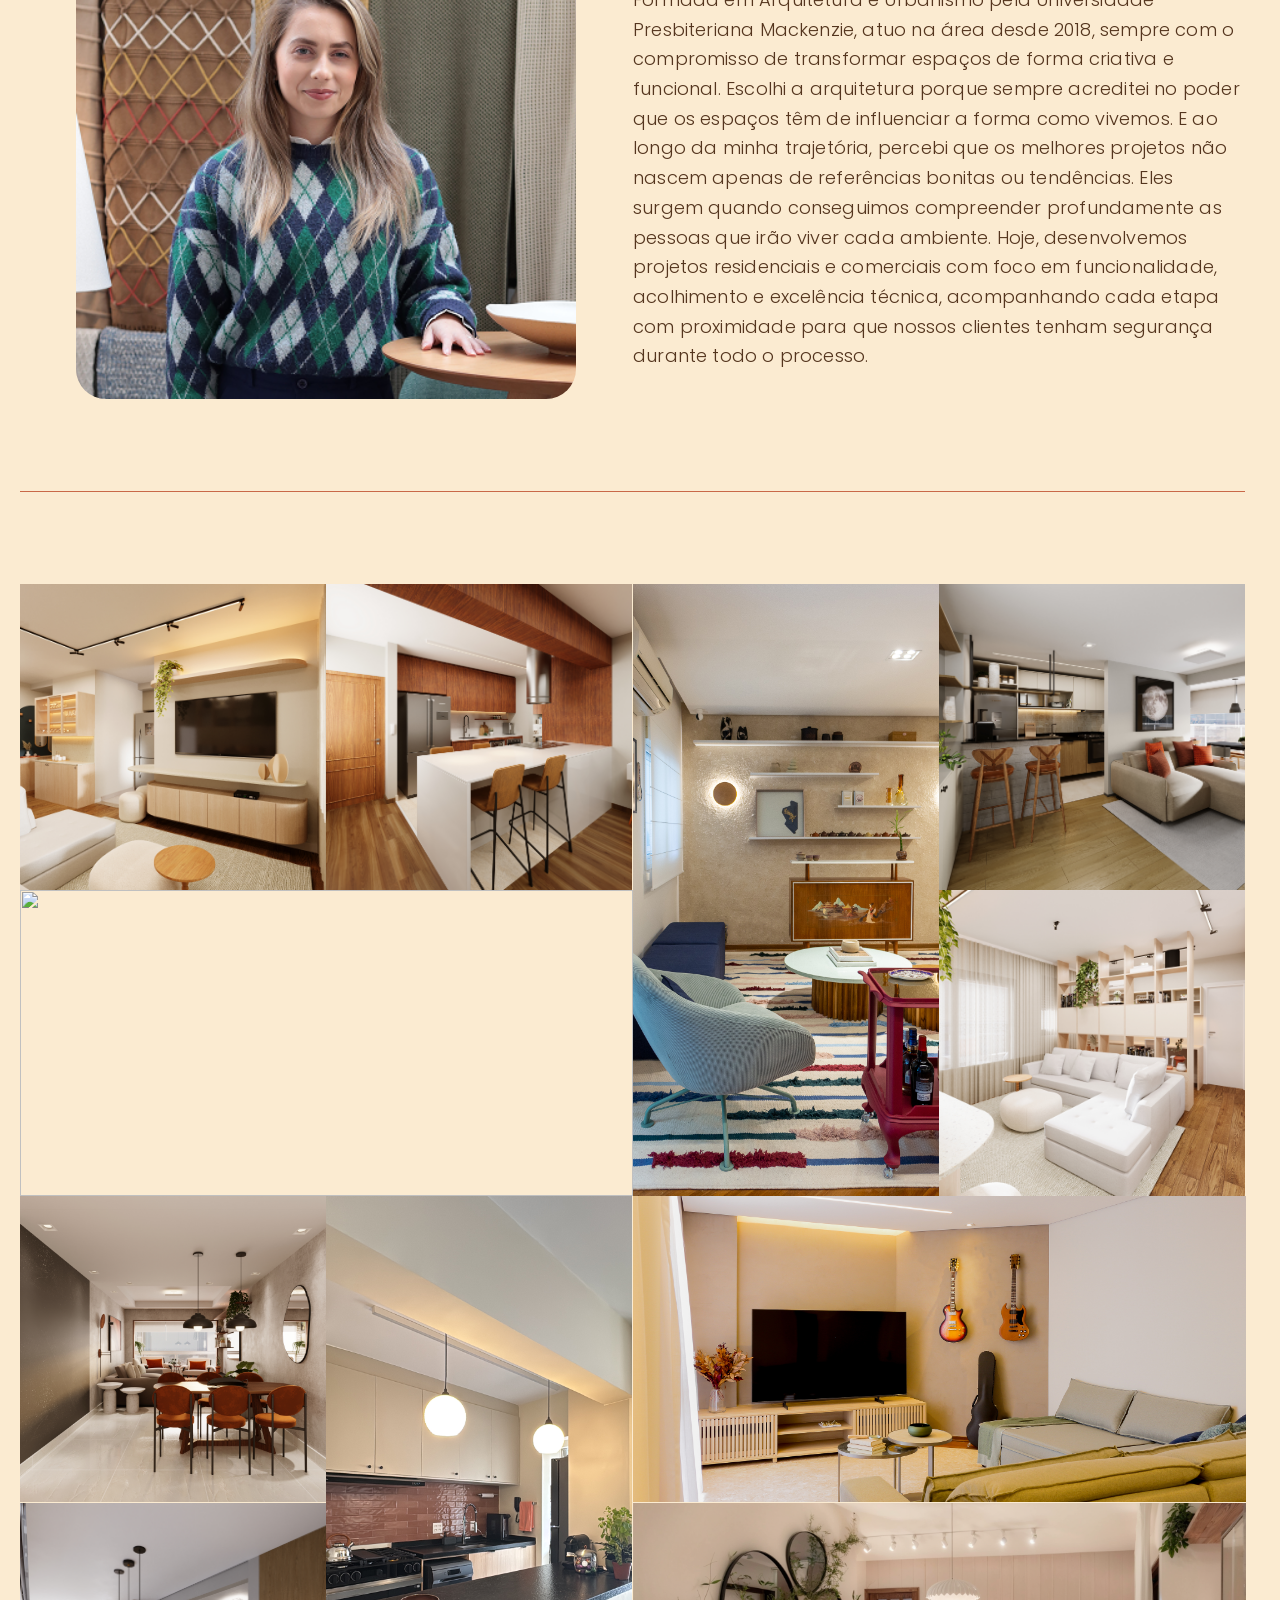
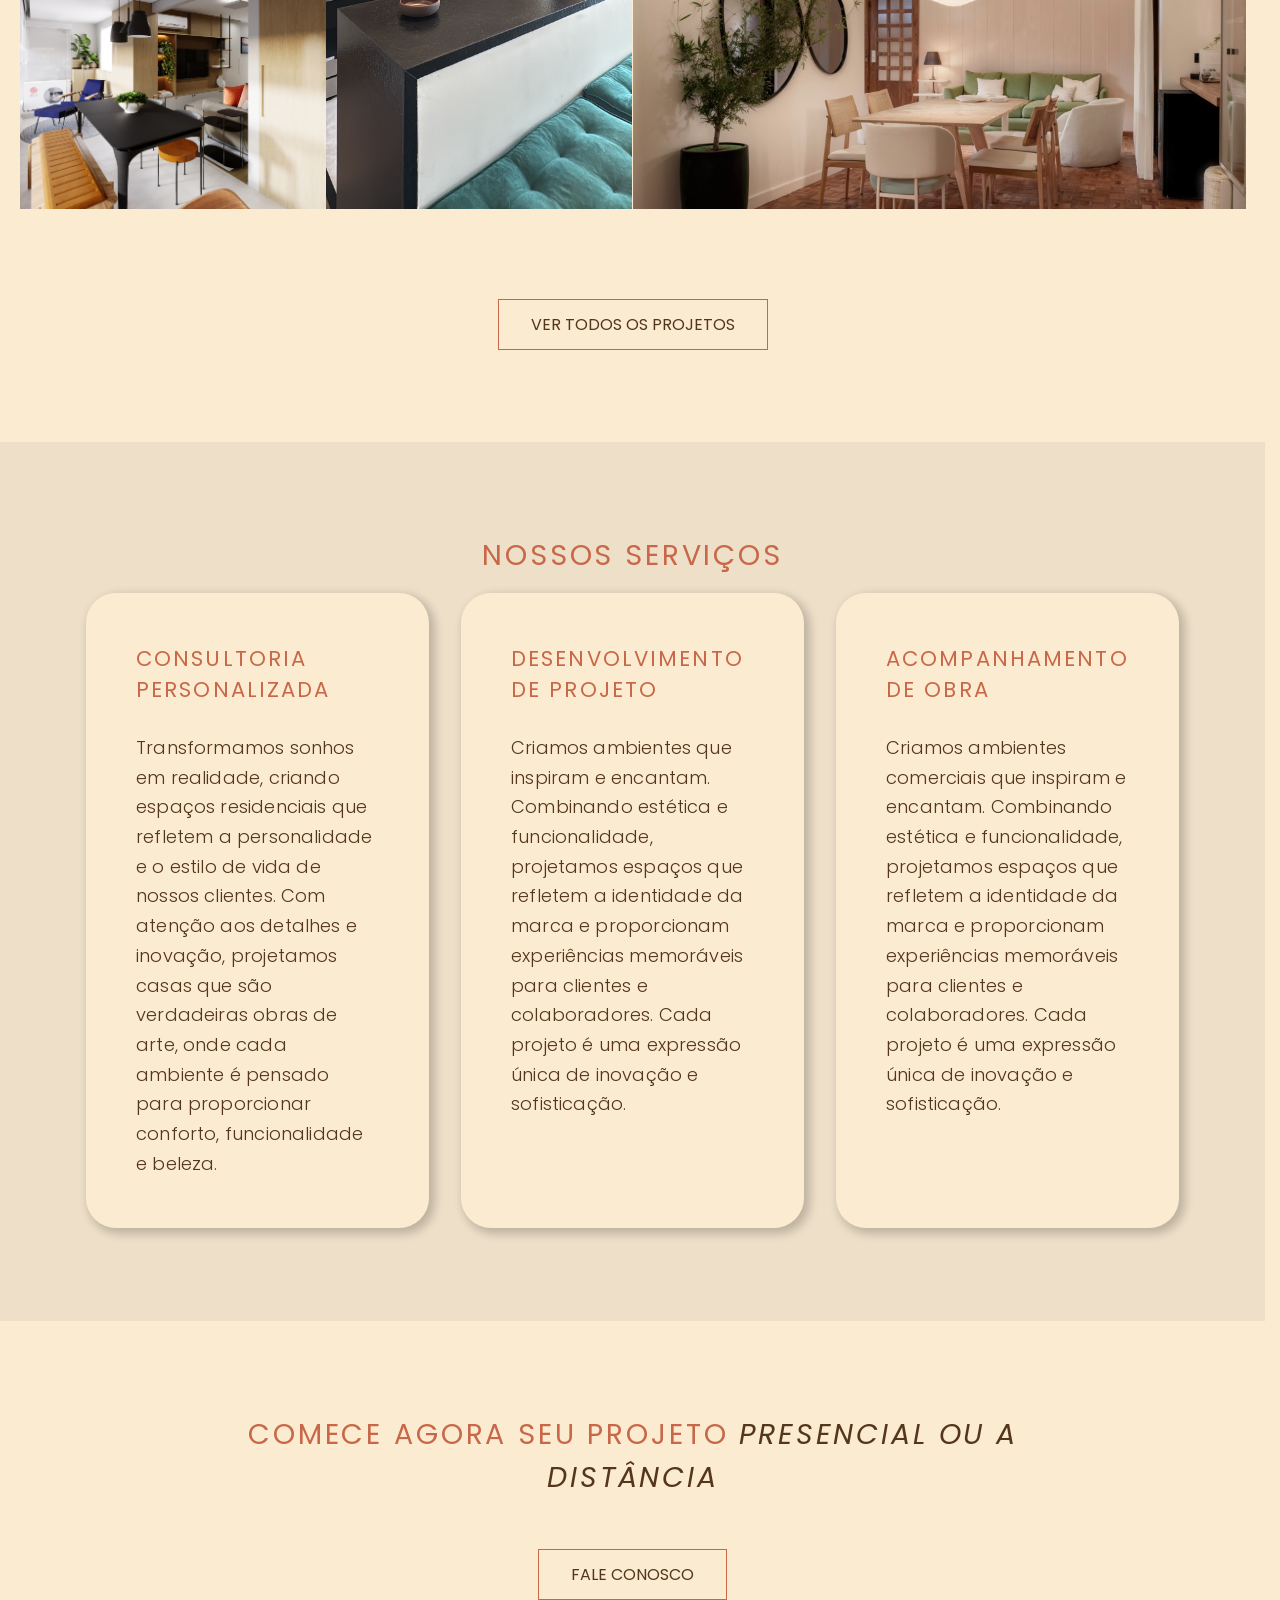
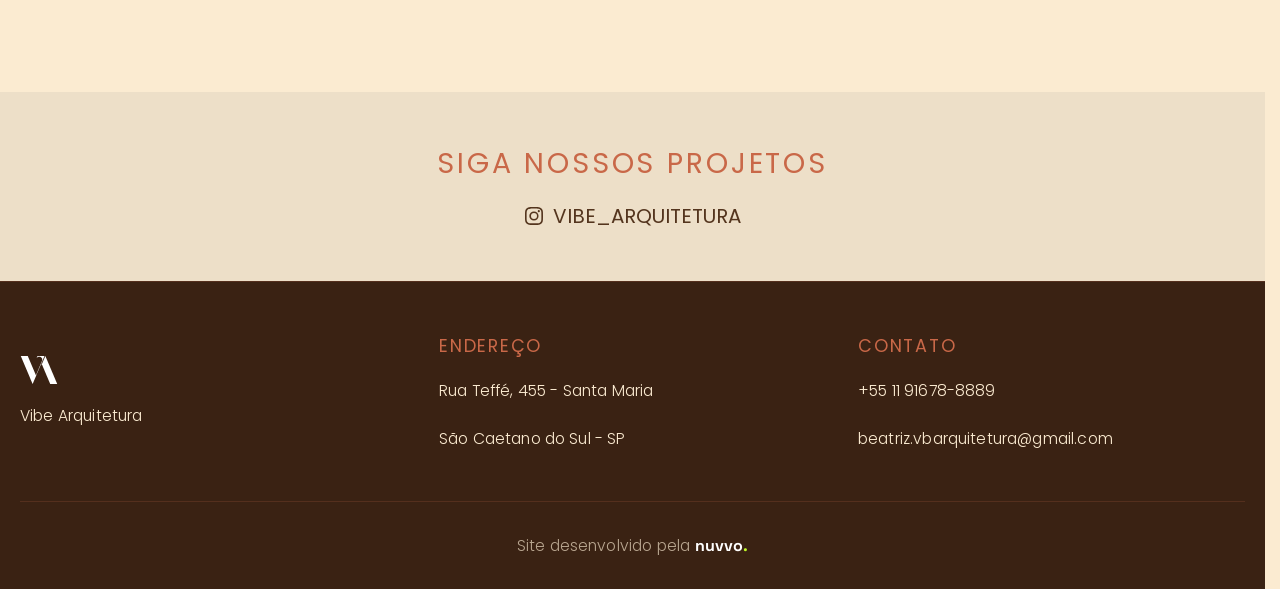
==== commit a33a6347: "Layout fixes and updates." ====
--- a/index.html
+++ b/index.html
@@ -46,6 +46,7 @@
             <section class="about" id="about">
                 <div class="container">
                     <h1 class="cascade-item">Sobre a vibe arquitetura</h1>
+                    <h2 class="cascade-item">PROJETAMOS ALÉM DE AMBIENTES, PROJETAMOS EXPERIÊNCIAS</h2>
                     <p class="cascade-item">Acreditamos que uma casa não é apenas um conjunto de paredes, móveis e acabamentos. Ela é o cenário da vida. É onde os filhos crescem, onde os amigos são recebidos, onde os dias difíceis terminam e os momentos felizes se multiplicam.
                         Por isso, cada projeto começa muito antes dos desenhos técnicos. Começa ouvindo histórias, entendendo hábitos e descobrindo o que realmente importa para quem irá viver aquele espaço. Nosso objetivo é transformar necessidades em soluções, desejos em projetos e projetos em ambientes que façam sentido por muitos anos.</p>
                 </div>
--- a/styles.css
+++ b/styles.css
@@ -47,12 +47,10 @@
     border: 1px solid var(--orange);
     color: var(--background-color-lightbrown);
     text-transform: uppercase;
-    /* letter-spacing: .18em; */
-    /* font-weight: 400; */
     cursor: pointer;
     transition: all 0.3s ease;
     margin-top: clamp(1.063rem, -0.411rem + 3.929vw, 3.125rem);
-    font-size: 1.125rem;
+    font-size: 1rem;
     font-family: "Poppins", sans-serif;
 }
 button:hover{
@@ -72,7 +70,7 @@
 :where(h1, h2){
     font-size: clamp(1.375rem, 1.018rem + 0.952vw, 1.875rem);
     font-weight: 400;
-    margin-bottom: 3.125rem;
+    margin-bottom: 1rem;
 }
 h3{
     font-size: clamp(1.125rem, 0.946rem + 0.476vw, 1.375rem);
@@ -135,7 +133,7 @@
     position: sticky;
     top: 0;
     z-index: 1000;
-    margin-bottom: -84px;
+    margin-bottom: -80px;
 }
 header .container{
     padding: 0;
@@ -243,7 +241,7 @@
     
     nav#nav-menu {
         position: fixed;
-        top: 84px;
+        top: 80px;
         right: -100%;
         flex-direction: column;
         background-color: rgb(58, 34, 19);
@@ -288,7 +286,7 @@
 
 .hero{
     height: 100vh;
-    min-height: 400px;
+    /* min-height: 400px; */
     background-image: url(images/projects/APTO-MA.jpg);
     background-size: cover;
     background-position: center;
@@ -310,17 +308,23 @@
 }
 .about .container{
     text-align: center;
+    
+}
+.about h1{
+    margin: 0;
+}
+.about h2{
+    font-size: 1rem;
+    color: var(--background-color-lightbrown);
 }
 .about p{
     text-align: left; 
 }
-.divider{
-    display: flex;
-    justify-content: center;
-    width: 100%;
-    margin-top: clamp(20px, 5vw, 40px);
-}
-
+@media (min-width: 768px) {
+    .about .container{
+        width: 60%;
+    }
+}
 /* Beatriz Ogeda */
 
 .architect{
@@ -486,8 +490,11 @@
     width: 100%;
     text-align: center;
 }
+.contactus h2{
+    margin: 0;
+}
 .contactus button{
-    margin-top: 0;
+    margin-top: 3.125rem;
 }
 .contactus #em{
     color: var(--background-color-lightbrown);
@@ -614,6 +621,7 @@
     font-family: 'Space Grotesk', sans-serif;
     font-weight: 700;
     line-height: normal;
+    color: #fff;
 }
 .highlight{
     color: #C0f928;
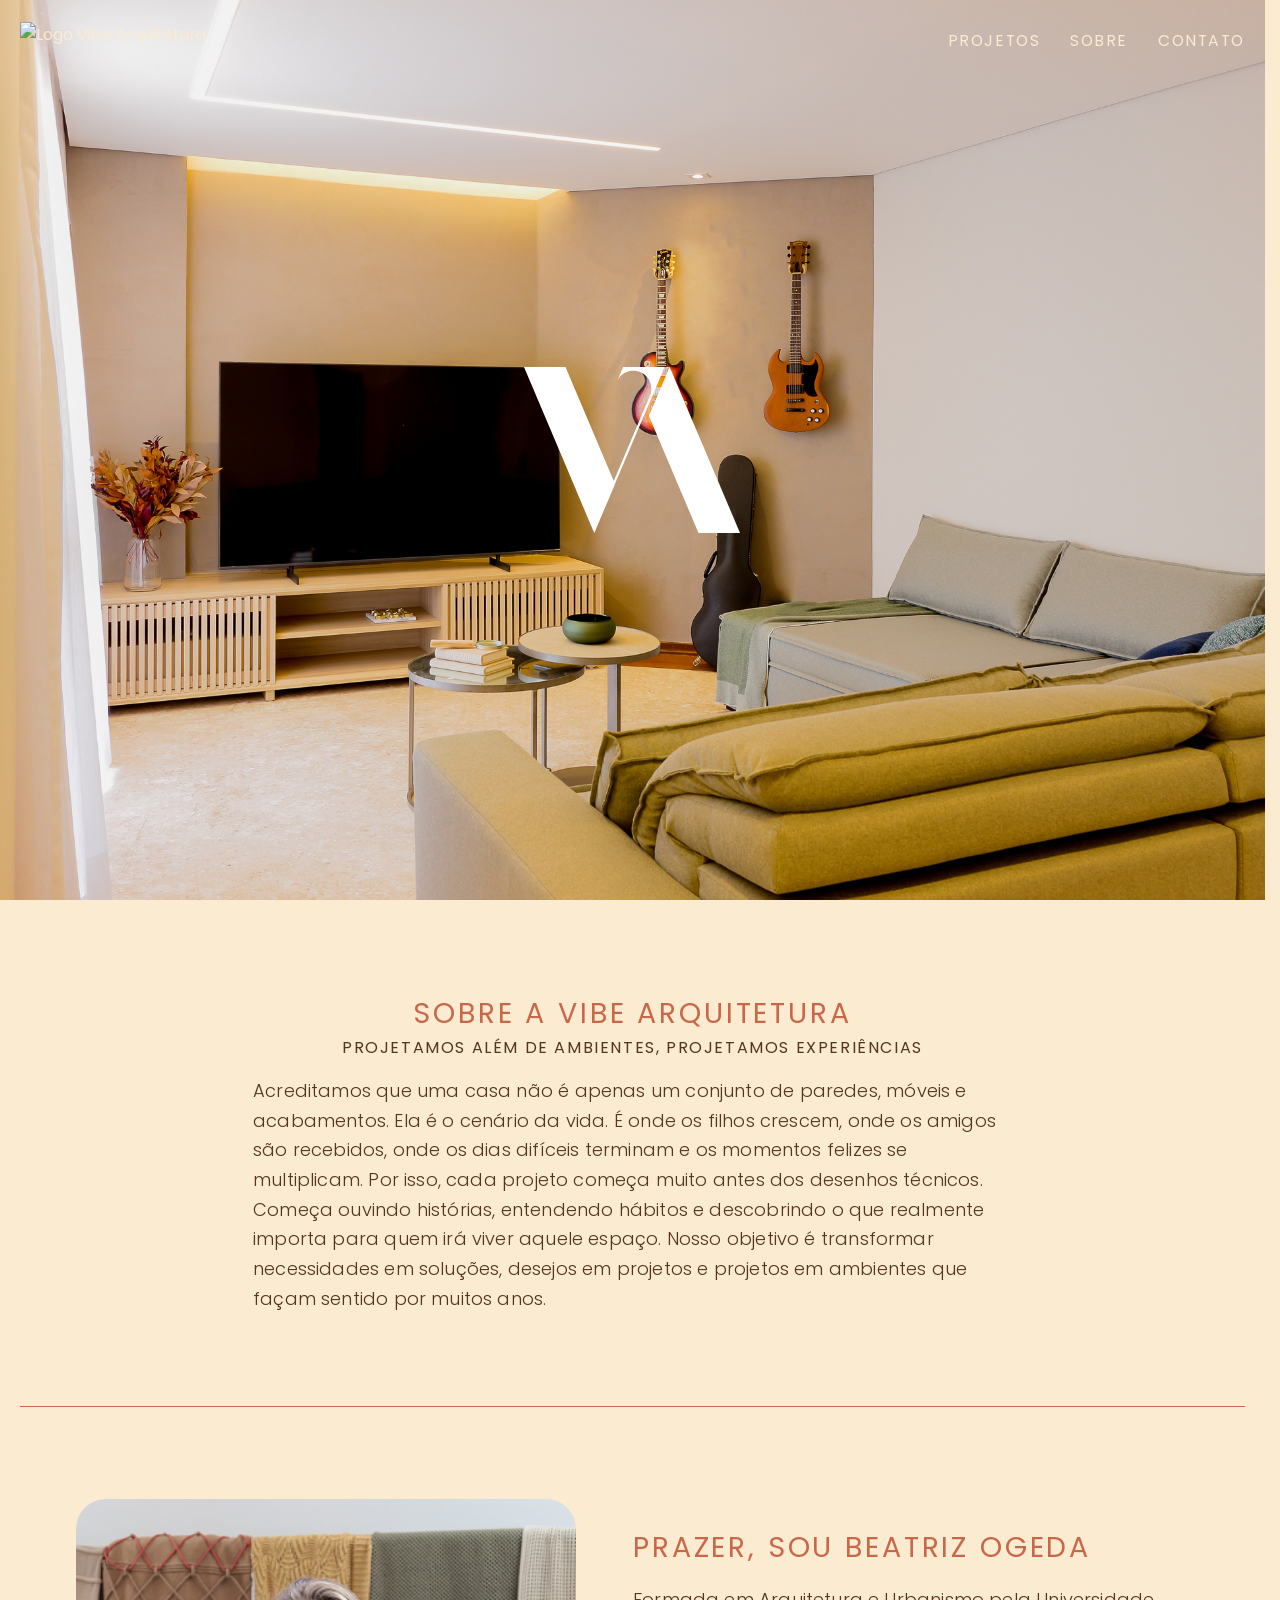
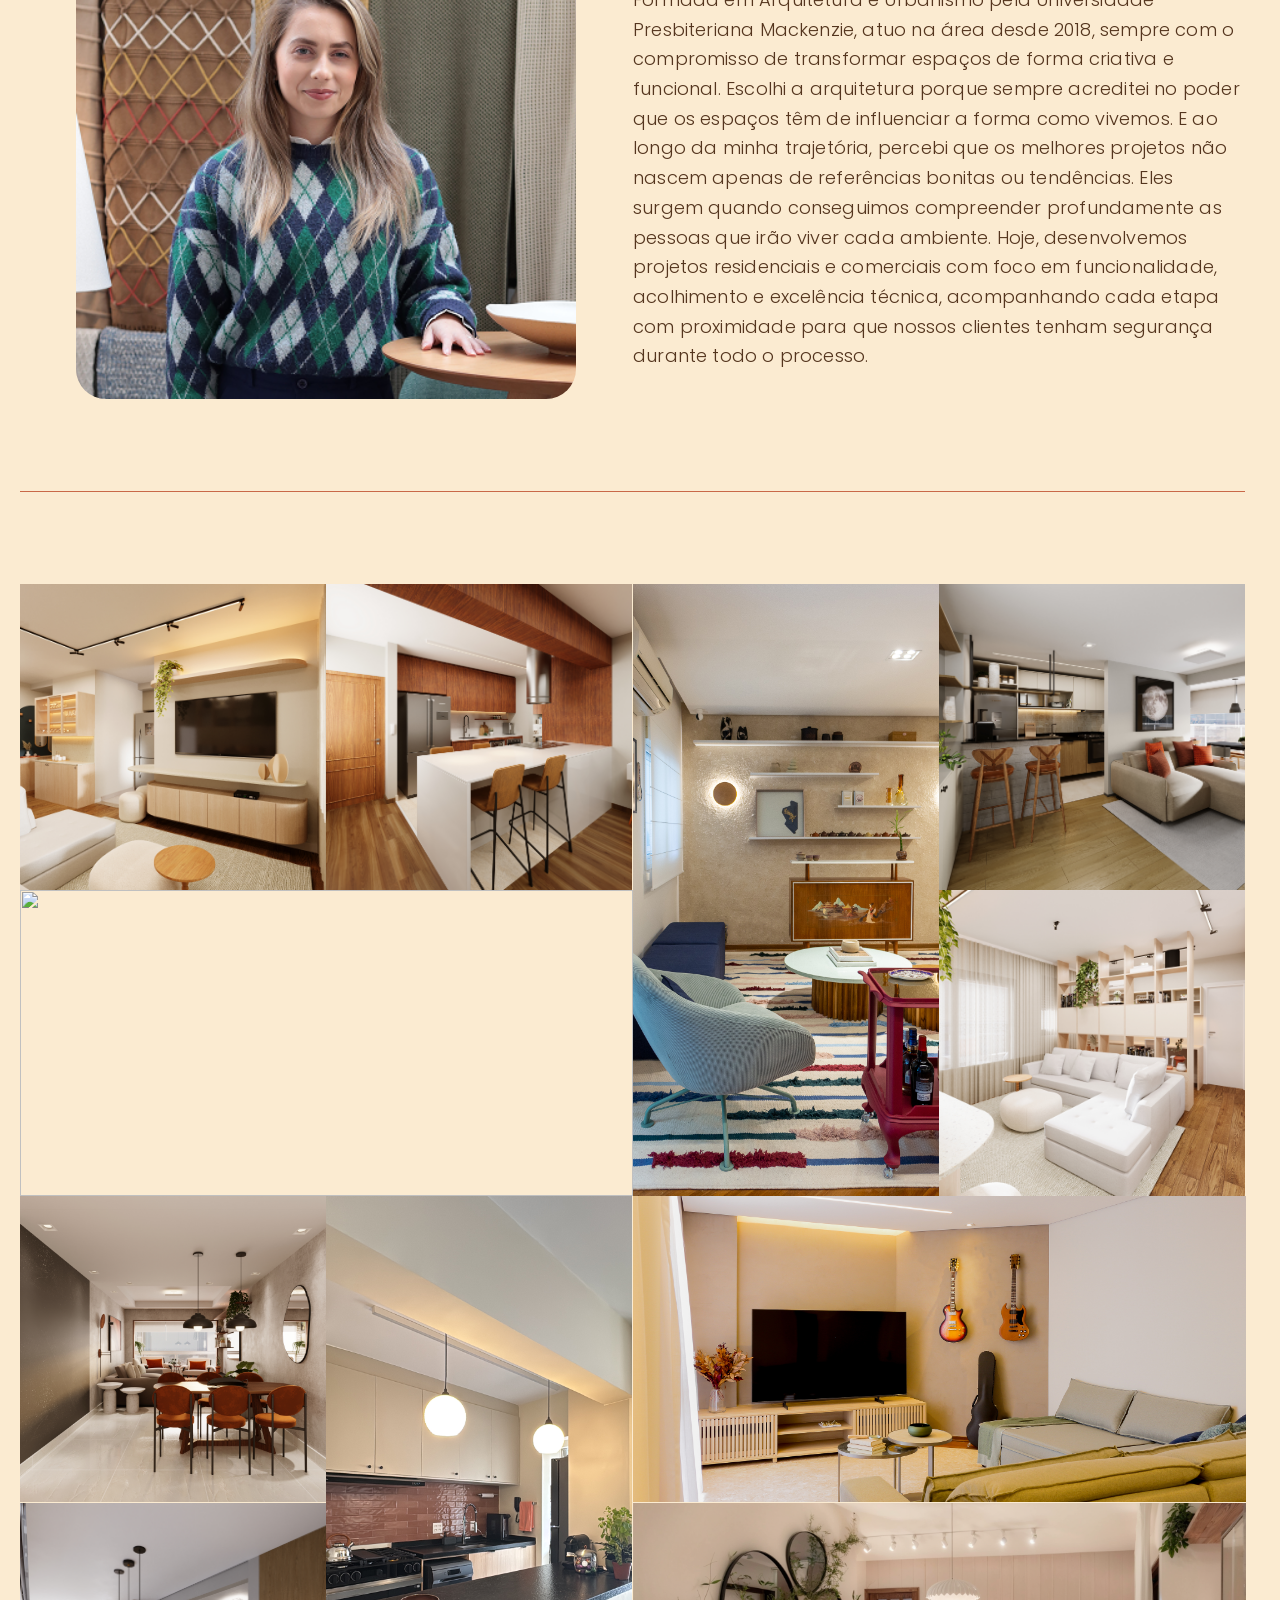
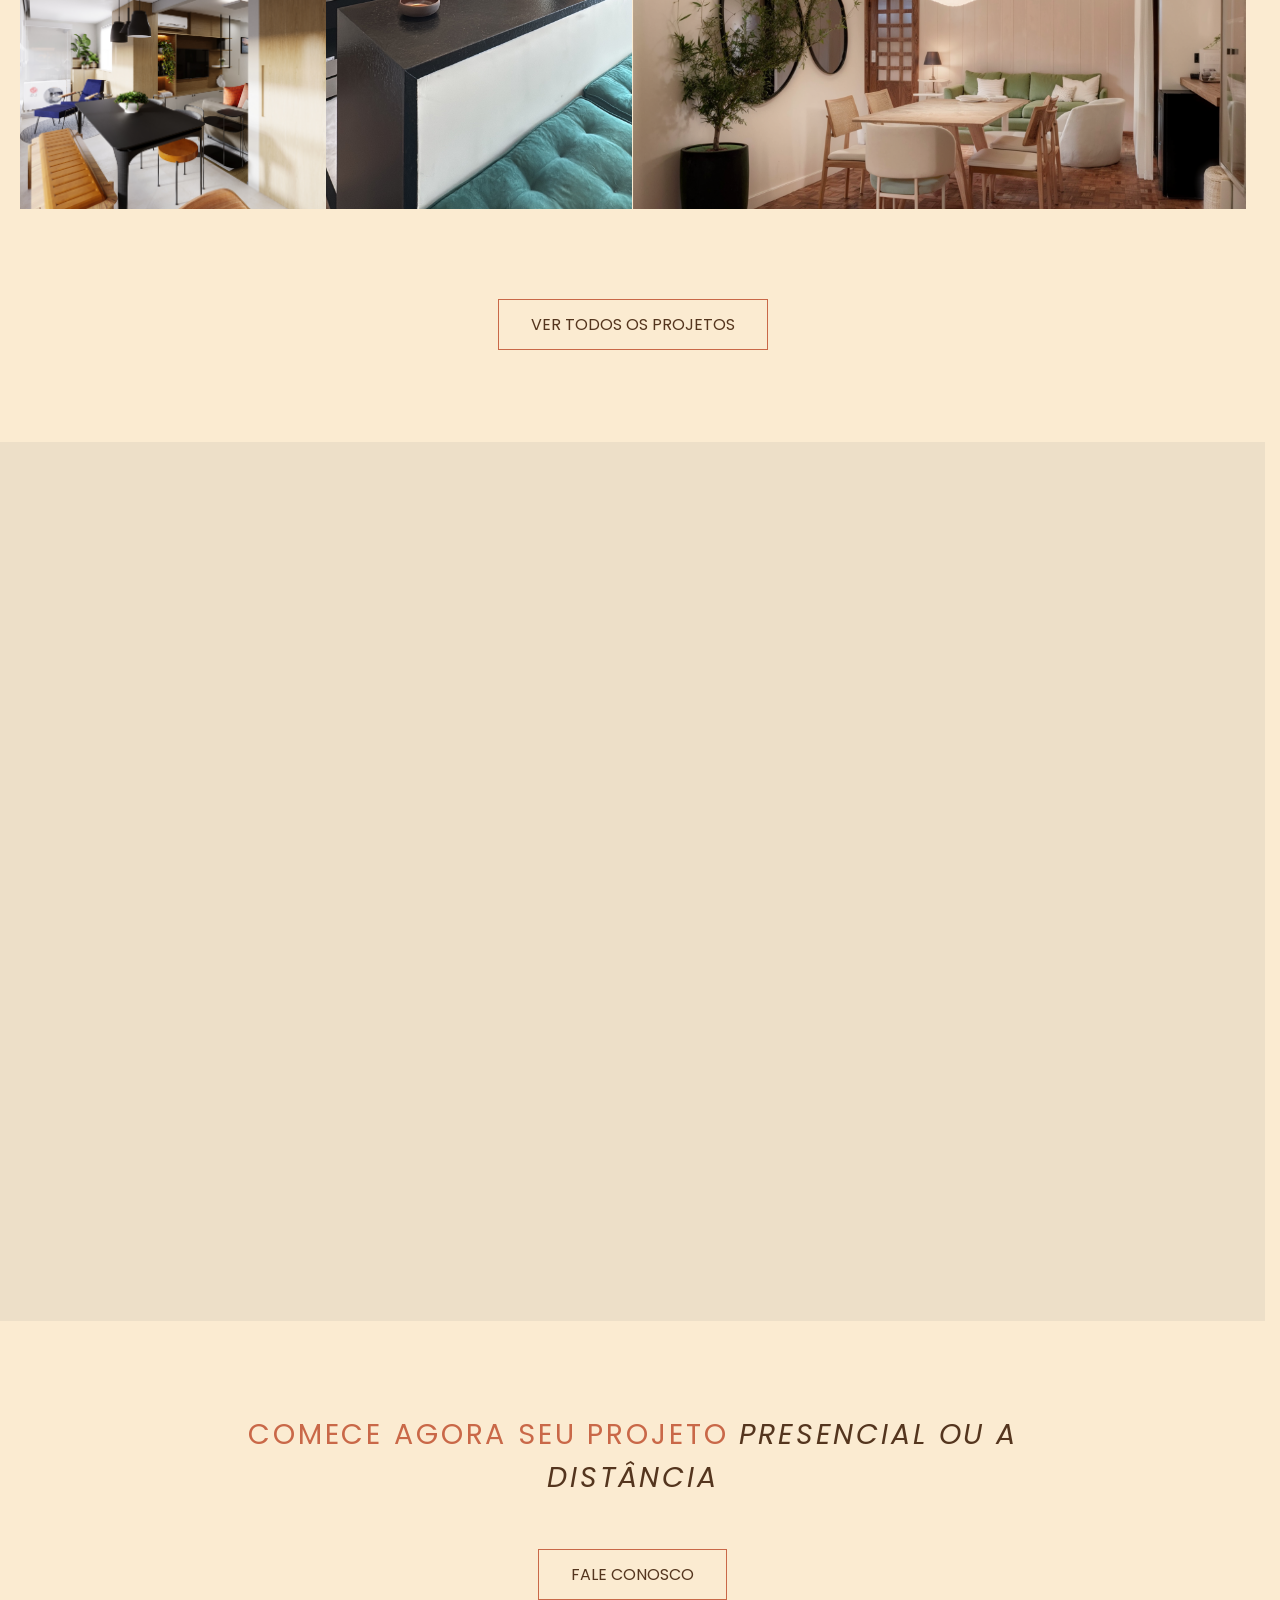
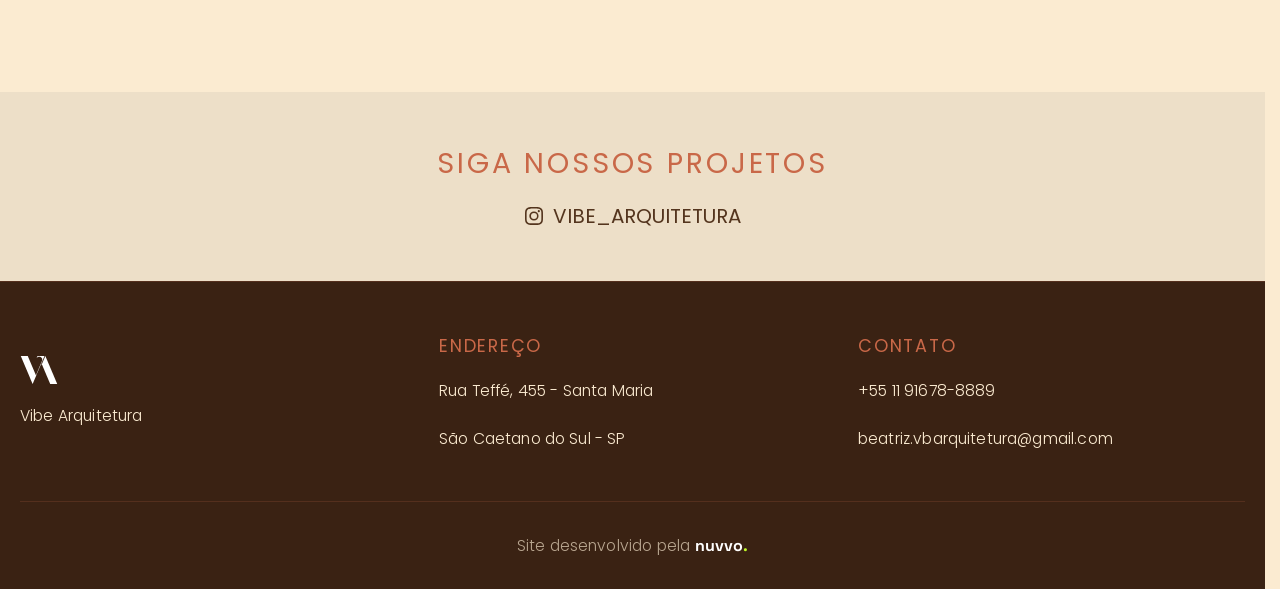
==== commit cb502684: "Hover effect on projects." ====
--- a/index.html
+++ b/index.html
@@ -85,56 +85,67 @@
                         <!-- IMAGE 1 -->
                         <div class="imgcontainer cascade-item">
                             <img src="images/projects/R17.jpg" alt="">
+                            <span class="project-name">APTO AR</span>
                         </div>
 
                         <!-- IMAGE 2 -->
                         <div class="imgcontainer cascade-item">
                             <img src="images/projects/project3.jpg" alt="">
+                            <span class="project-name">APTO DJ</span>
                         </div>                       
                         
                         <!-- IMAGE 3 -->
                         <div class="imgcontainer row-span cascade-item">
                             <img src="images/projects/APTO-PR.jpg" alt="">
+                            <span class="project-name">APTO PR</span>
                         </div>
                                         
                         <!-- IMAGE 4 -->
                         <div class="imgcontainer cascade-item">
                             <img src="images/projects/APTO-LT.jpg" alt="">
+                            <span class="project-name">APTO LT</span>
                         </div>
                                         
                         <!-- IMAGE 5 -->
                         <div class="imgcontainer col-span cascade-item">
                             <img src="images/projects/APTO-EL.png" alt="">
+                            <span class="project-name">APTO EL</span>
                         </div>
                                         
                         <!-- IMAGE 6 -->
                         <div class="imgcontainer cascade-item">
                             <img src="images/projects/APTO-AR.jpg" alt="">
+                            <span class="project-name">APTO AR</span>
                         </div>
                                         
                         <!-- IMAGE 7 -->
                         <div class="imgcontainer cascade-item">
                             <img src="images/projects/APTO-BR.jpg" alt="">
+                            <span class="project-name">APTO BR</span>
                         </div>
                                         
                         <!-- IMAGE 8 -->
                         <div class="imgcontainer row-span cascade-item">
                             <img src="images/projects/APTO-DC.jpg" alt="">
+                            <span class="project-name">APTO DC</span>
                         </div>
                                         
                         <!-- IMAGE 9 -->
                         <div class="imgcontainer col-span cascade-item">
                             <img src="images/projects/APTO-MA.jpg" alt="">
+                            <span class="project-name">APTO MA</span>
                         </div>
                                         
                         <!-- IMAGE 10 -->
                         <div class="imgcontainer cascade-item">
                             <img src="images/projects/project5.jpg" alt="">
+                            <span class="project-name">APTO LT</span>
                         </div>
                 
                         <!-- IMAGE 11 -->
                         <div class="imgcontainer col-span cascade-item">
                             <img src="images/projects/project4.png" alt="">
+                            <span class="project-name">APTO FA</span>
                         </div>
                     
                     </div>
--- a/styles.css
+++ b/styles.css
@@ -1,8 +1,3 @@
-/* *{
-    box-sizing: border-box;
-    outline: 3px solid limegreen !important;
-} */
-
 :root {
     --background-color-darkbrown: #3a2213;
     --background-color-lightbrown: #54351e;
@@ -12,11 +7,9 @@
     --background-color2: #eddfc8;
     --orange: #c96848;
 }
-
 *, *::after, *::before{
     box-sizing: border-box;
 }
-
 html{
     margin: 0;
     padding: 0;
@@ -195,6 +188,7 @@
 }
 
 /* Mobile menu toggle */
+
 #burger {
     display: none;
     flex-direction: column;
@@ -207,7 +201,6 @@
     padding: 8px;
     z-index: 1001;
 }
-
 #burger span {
     display: block;
     width: 25px;
@@ -216,29 +209,23 @@
     transition: all 0.3s ease;
     transform-origin: center;
 }
-
 #burger.active span:nth-child(1) {
     transform: translateY(10.5px) rotate(45deg);
 }
-
 #burger.active span:nth-child(2) {
     opacity: 0;
 }
-
 #burger.active span:nth-child(3) {
     transform: translateY(-10.5px) rotate(-45deg);
 }
-
 @media (max-width: 768px) {
     #burger {
         display: flex;
     }
-    
     header.menu-open {
         background-color: rgb(58, 34, 19) !important;
         backdrop-filter: none;
-    }
-    
+    }   
     nav#nav-menu {
         position: fixed;
         top: 80px;
@@ -253,28 +240,23 @@
         z-index: 999;
         display: none;
     }
-    
     nav#nav-menu.active {
         right: 0;
         display: flex;
     }
-    
     ul {
         flex-direction: column;
         width: 100%;
         gap: 0;
         padding: 0;
     }
-    
     ul li {
         width: 100%;
         border-bottom: 1px solid rgba(240, 90, 40, 0.1);
     }
-    
     ul li:last-child {
         border-bottom: none;
     }
-    
     ul li a {
         display: block;
         padding: 16px 0;
@@ -286,7 +268,6 @@
 
 .hero{
     height: 100vh;
-    /* min-height: 400px; */
     background-image: url(images/projects/APTO-MA.jpg);
     background-size: cover;
     background-position: center;
@@ -303,12 +284,8 @@
 
 /* About */
 
-.about{
-    
-}
 .about .container{
     text-align: center;
-    
 }
 .about h1{
     margin: 0;
@@ -325,11 +302,9 @@
         width: 60%;
     }
 }
+
 /* Beatriz Ogeda */
 
-.architect{
-    
-}
 .architect .container{
     gap: 3.125rem;
     border-top: 1px solid var(--orange);
@@ -343,7 +318,6 @@
 .imageframe{
     width: 300px;
     height: 300px;
-    /* border: 2px solid var(--orange); */
     overflow: hidden;
     border-radius: 30px;
 }
@@ -378,44 +352,68 @@
 .projects .container{
     gap: clamp(2rem, 1.196rem + 2.143vw, 3.125rem);
     width: 100%;
-    /* margin: 0; */
-    /* max-width: none; */
 }
 .projects-container{
     display: grid;
-    /* gap: 2rem; */
-}
-/* .projectcard:nth-child(n+5){
-    display: none;
-} */
+}
 .imgcontainer{
-    /* display: flex;
-    justify-content: center;
-    align-items: center; */
     position: relative;
     width: 100%;
     overflow: hidden;
     line-height: 0;
     border: 0;
+    cursor: pointer;
+}
+.imgcontainer .project-name {
+    position: absolute;
+    top: 50%;
+    left: 50%;
+    transform: translate(-50%, -50%) scale(0.9);
+    color: #ffffff;
+    font-size: 1.2rem;
+    font-weight: 500;
+    text-align: center;
+    z-index: 2;
+    opacity: 0;
+    transition: all 0.3s ease;
+    pointer-events: none;
+    padding: 0 1rem;
+}
+.imgcontainer::before {
+    content: '';
+    position: absolute;
+    top: 0;
+    left: 0;
+    width: 100%;
+    height: 100%;
+    background: rgba(0, 0, 0, 0.5);
+    opacity: 0;
+    transition: opacity 0.3s ease;
+    z-index: 1;
+    pointer-events: none;
+}
+.imgcontainer:hover::before {
+    opacity: 1;
+}
+.imgcontainer:hover .project-name {
+    opacity: 1;
+    transform: translate(-50%, -50%) scale(1);
+}
+.imgcontainer:hover img {
+    transform: scale(1.05);
+    transition: transform 0.4s ease;
 }
 .imgcontainer img{
     object-fit: cover;
     width: 100%;
     height: 100%;
     display: block;
+    transition: transform 0.4s ease; 
 }
 .more{
     display: flex;
     justify-content: center;
 }
-
-
-/* Tablet: 2 columns adjusted */
-@media (max-width: 1024px) {
-    
-}
-
-
 @media (min-width: 768px) {
     .projects-container{
         grid-template-columns: repeat(4, 1fr);
@@ -443,7 +441,6 @@
     display: flex;
     flex-direction: column;
     background-color: var(--background-color);
-    /* border: 1px solid var(--orange); */
     border-radius: 30px;
     padding: 50px;
     box-shadow: 4px 4px 10px 2px rgba(0, 0, 0, 0.2);
@@ -471,14 +468,12 @@
 @media (min-width: 768px) {
     .servicescontainer {
         grid-template-columns: repeat(3, 28%);
-        /* gap: 3.125rem; */
     }
     .servicecar-span{
         grid-column: span 2;
     }
 }
 
-
 /* Contact Us */
 
 .contactus .container{
@@ -499,7 +494,6 @@
 .contactus #em{
     color: var(--background-color-lightbrown);
 }
-
 
 /* Social */
 
@@ -561,7 +555,6 @@
 .contact{
     display: grid;
     gap: 2rem;
-    /* width: 100%; */
 }
 .contactcard{
     display: flex;
@@ -572,9 +565,6 @@
     height: clamp(20px, 4vw, 28px);
     width: clamp(30px, 4vw, 38px);
     margin: 0 0 clamp(12px, 3vw, 20px) 0;
-}
-#font-weight{
-    /* font-weight: 600; */
 }
 .contactcard h2{
     font-size: clamp(1rem, 0.911rem + 0.238vw, 1.125rem);
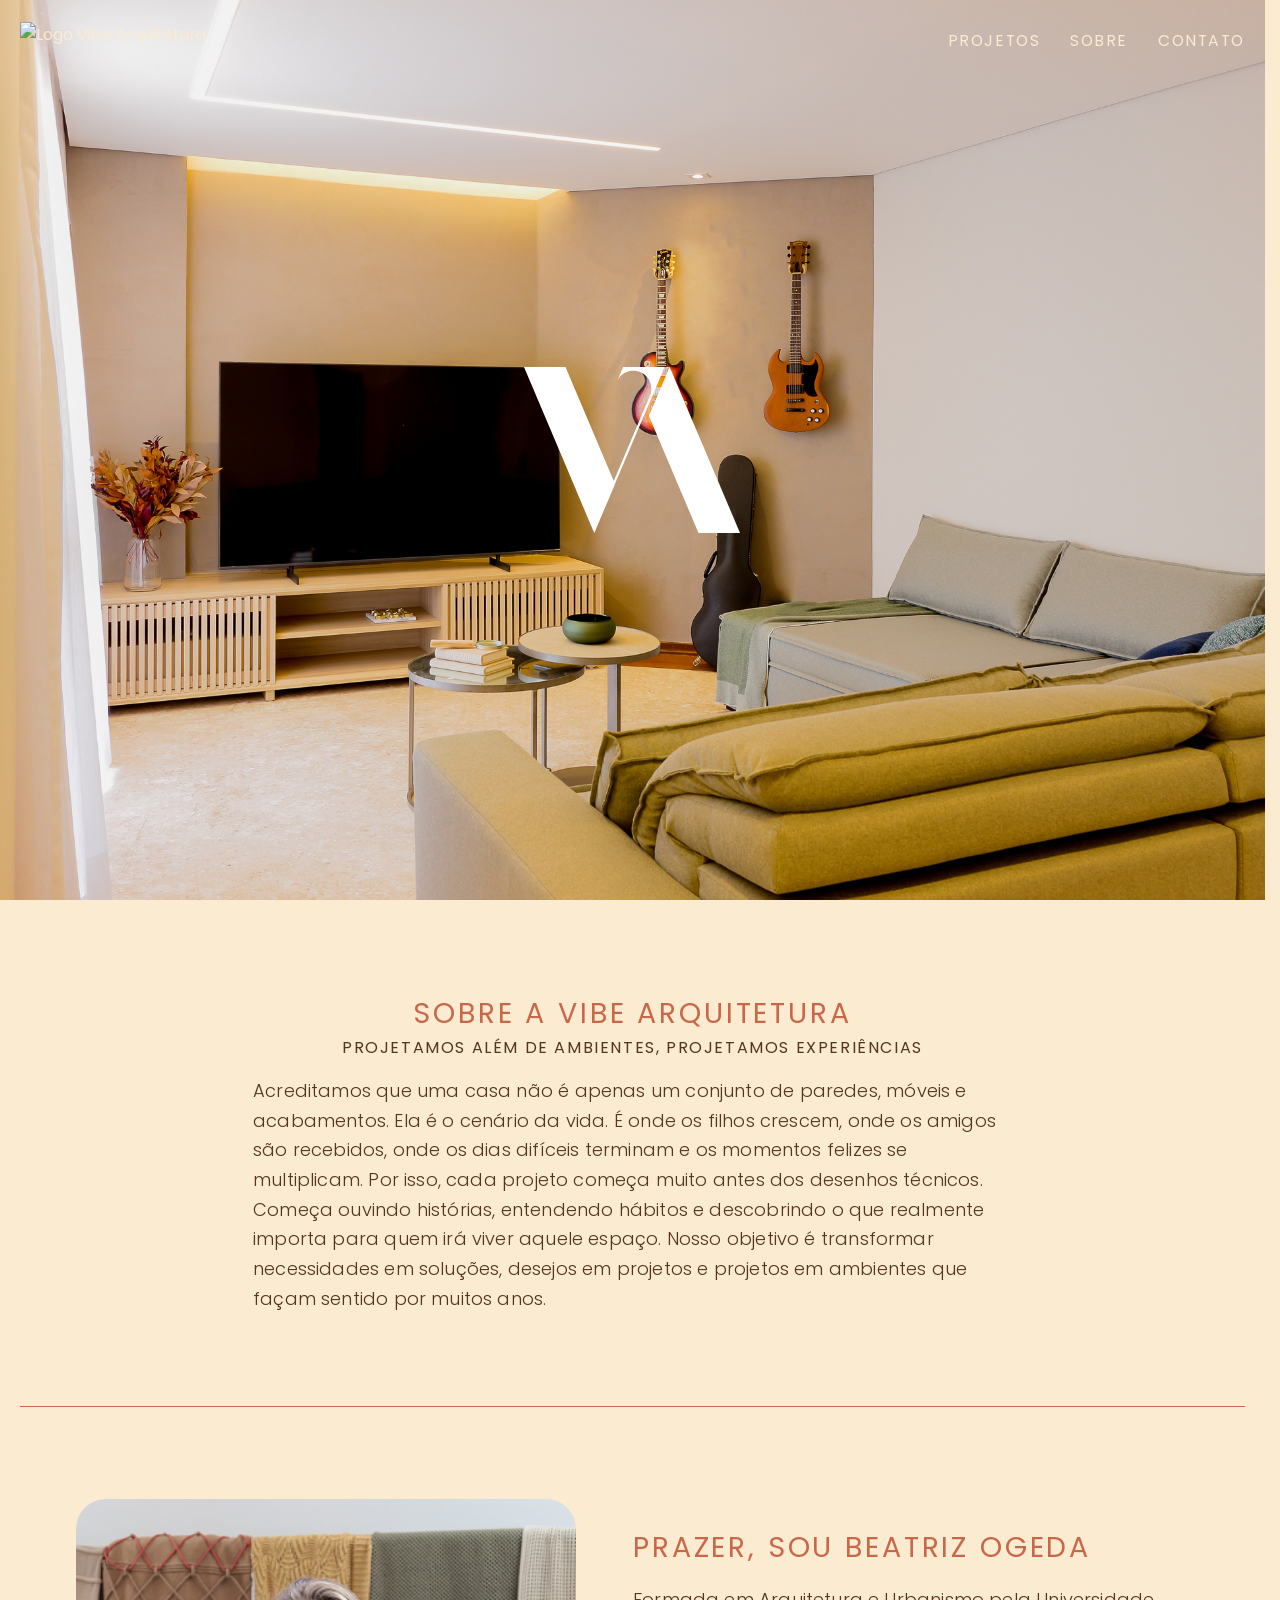
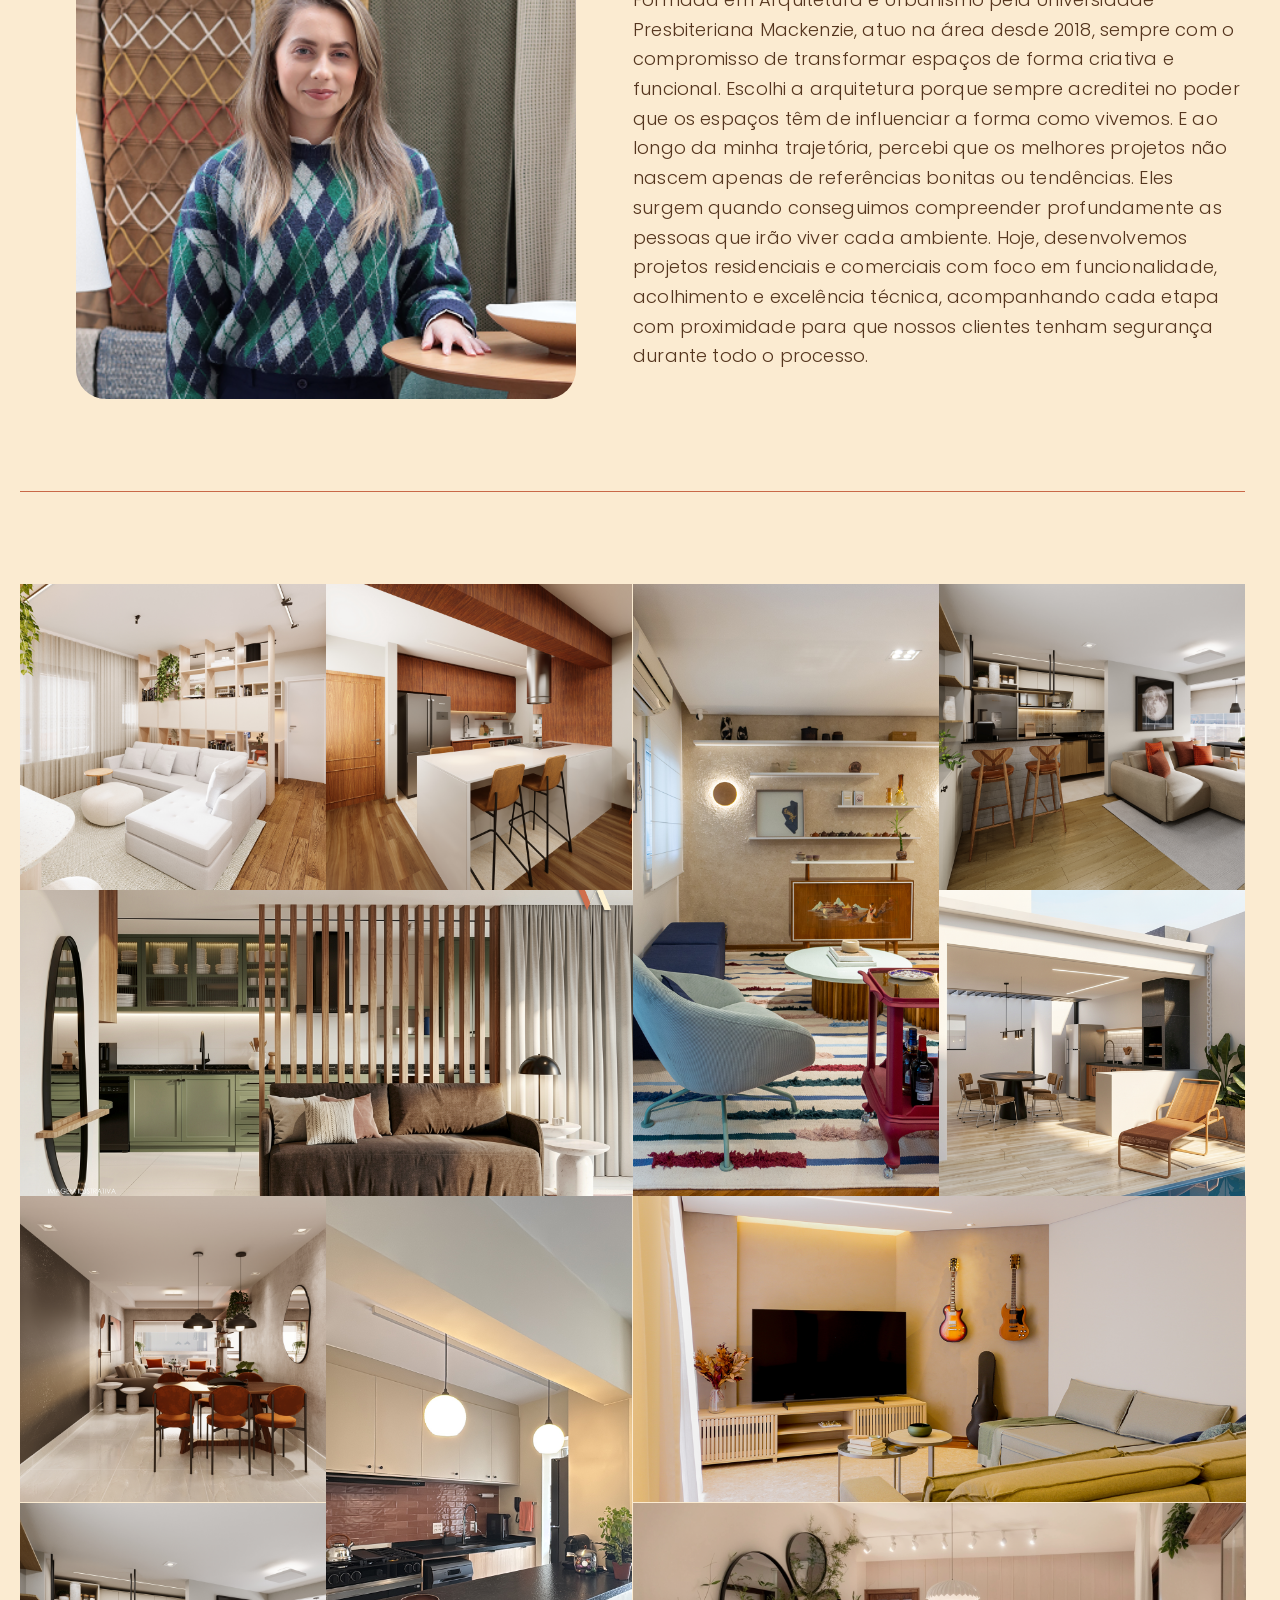
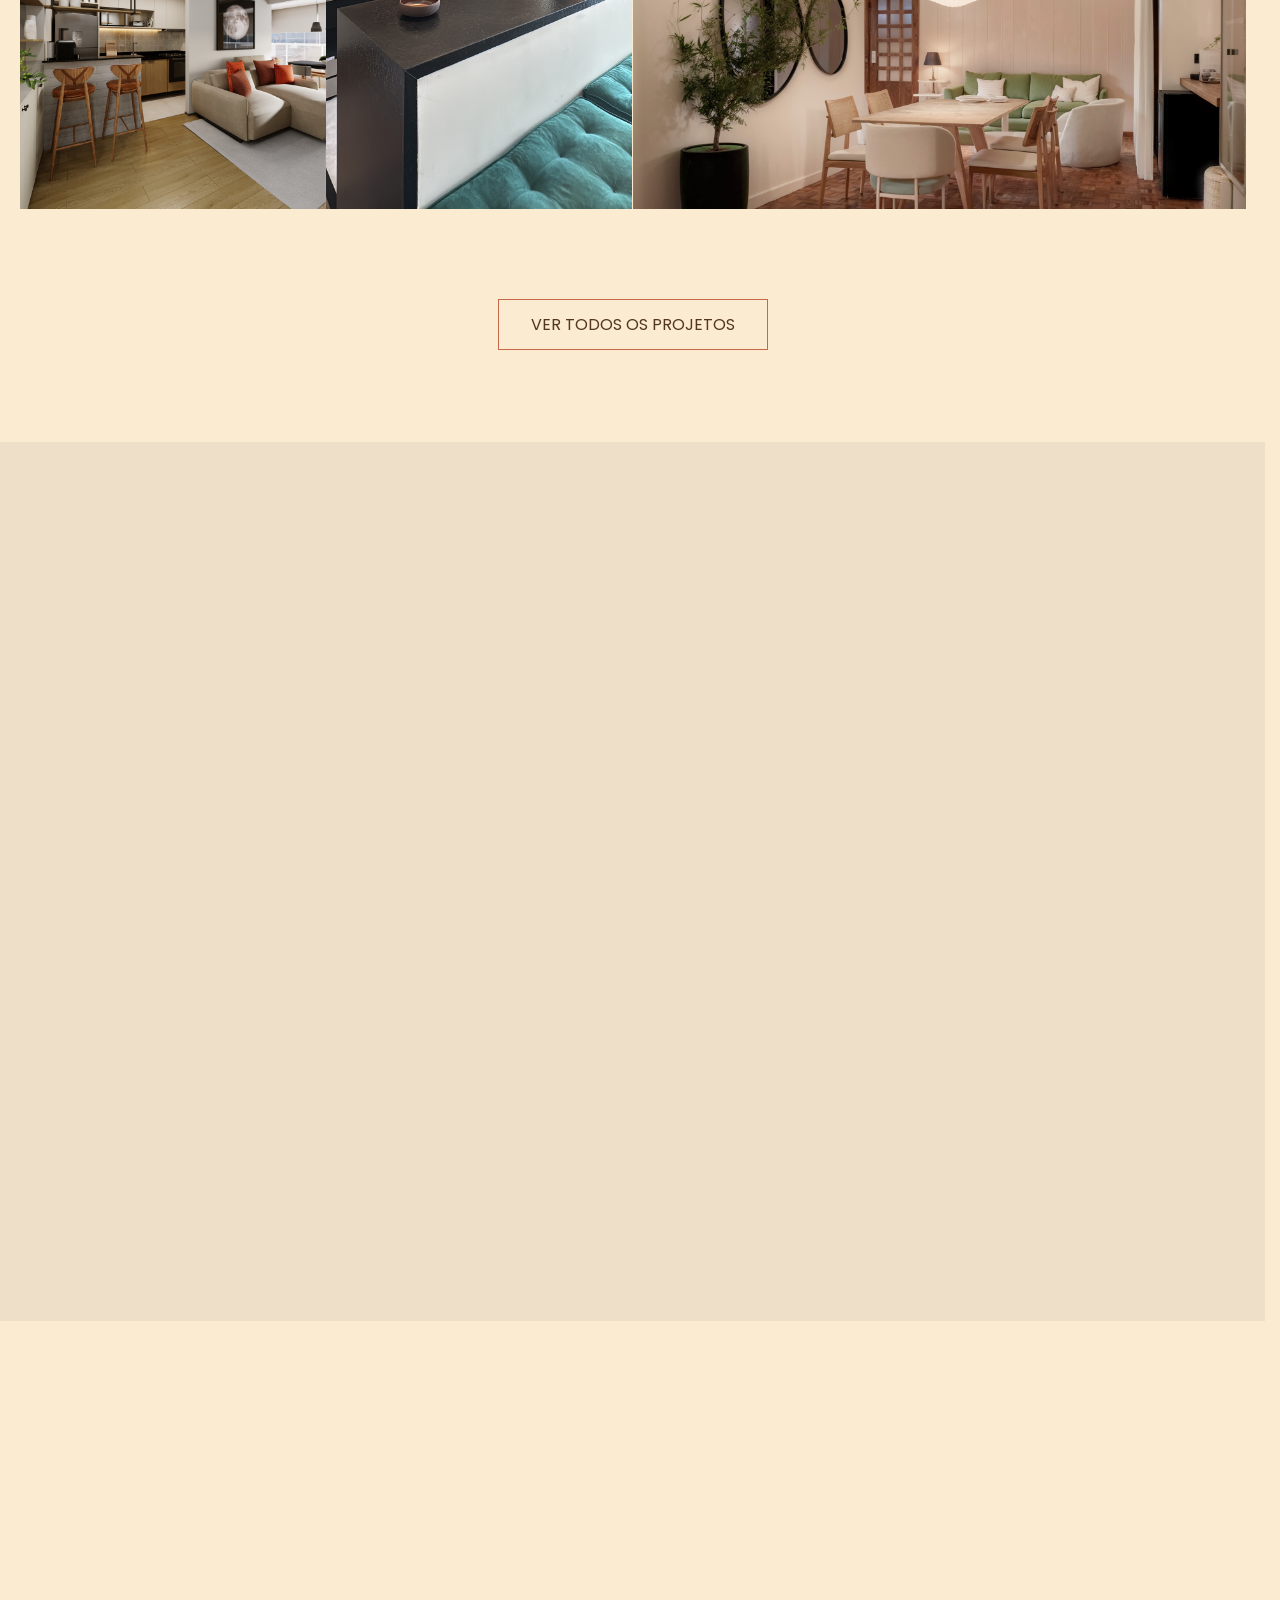
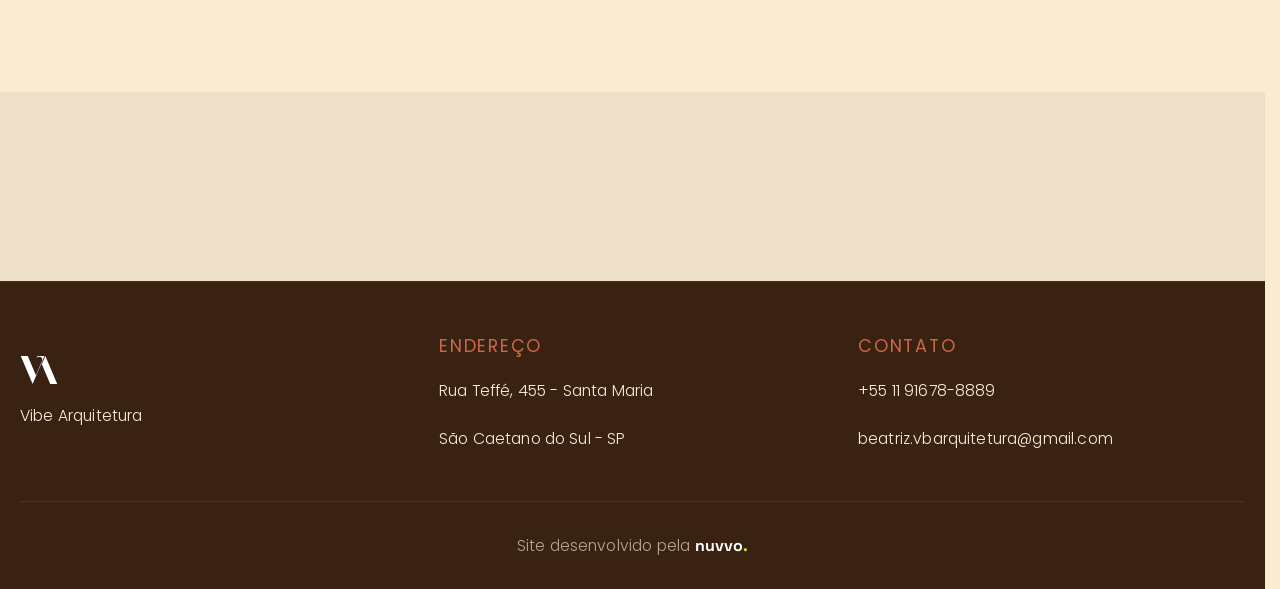
==== commit fc2e7b73: "optimized images." ====
--- a/index.html
+++ b/index.html
@@ -84,67 +84,67 @@
 
                         <!-- IMAGE 1 -->
                         <div class="imgcontainer cascade-item">
-                            <img src="images/projects/R17.jpg" alt="">
+                            <img src="images/projects/APTO-AR.webp" alt="">
                             <span class="project-name">APTO AR</span>
                         </div>
 
                         <!-- IMAGE 2 -->
                         <div class="imgcontainer cascade-item">
-                            <img src="images/projects/project3.jpg" alt="">
+                            <img src="images/projects/APTO-DJ.webp" alt="">
                             <span class="project-name">APTO DJ</span>
                         </div>                       
                         
                         <!-- IMAGE 3 -->
                         <div class="imgcontainer row-span cascade-item">
-                            <img src="images/projects/APTO-PR.jpg" alt="">
+                            <img src="images/projects/APTO-PR.webp" alt="">
                             <span class="project-name">APTO PR</span>
                         </div>
                                         
                         <!-- IMAGE 4 -->
                         <div class="imgcontainer cascade-item">
-                            <img src="images/projects/APTO-LT.jpg" alt="">
+                            <img src="images/projects/APTO-LT.webp" alt="">
                             <span class="project-name">APTO LT</span>
                         </div>
                                         
                         <!-- IMAGE 5 -->
                         <div class="imgcontainer col-span cascade-item">
-                            <img src="images/projects/APTO-EL.png" alt="">
+                            <img src="images/projects/APTO-EL.webp" alt="">
                             <span class="project-name">APTO EL</span>
                         </div>
                                         
                         <!-- IMAGE 6 -->
                         <div class="imgcontainer cascade-item">
-                            <img src="images/projects/APTO-AR.jpg" alt="">
-                            <span class="project-name">APTO AR</span>
+                            <img src="images/projects/CASA-ME.webp" alt="">
+                            <span class="project-name">CASA ME</span>
                         </div>
                                         
                         <!-- IMAGE 7 -->
                         <div class="imgcontainer cascade-item">
-                            <img src="images/projects/APTO-BR.jpg" alt="">
+                            <img src="images/projects/APTO-BR.webp" alt="">
                             <span class="project-name">APTO BR</span>
                         </div>
                                         
                         <!-- IMAGE 8 -->
                         <div class="imgcontainer row-span cascade-item">
-                            <img src="images/projects/APTO-DC.jpg" alt="">
+                            <img src="images/projects/APTO-DC.webp" alt="">
                             <span class="project-name">APTO DC</span>
                         </div>
                                         
                         <!-- IMAGE 9 -->
                         <div class="imgcontainer col-span cascade-item">
-                            <img src="images/projects/APTO-MA.jpg" alt="">
+                            <img src="images/projects/APTO-MA.webp" alt="">
                             <span class="project-name">APTO MA</span>
                         </div>
                                         
                         <!-- IMAGE 10 -->
                         <div class="imgcontainer cascade-item">
-                            <img src="images/projects/project5.jpg" alt="">
+                            <img src="images/projects/APTO-LT.webp" alt="">
                             <span class="project-name">APTO LT</span>
                         </div>
                 
                         <!-- IMAGE 11 -->
                         <div class="imgcontainer col-span cascade-item">
-                            <img src="images/projects/project4.png" alt="">
+                            <img src="images/projects/APTO-FA.webp" alt="">
                             <span class="project-name">APTO FA</span>
                         </div>
                     
